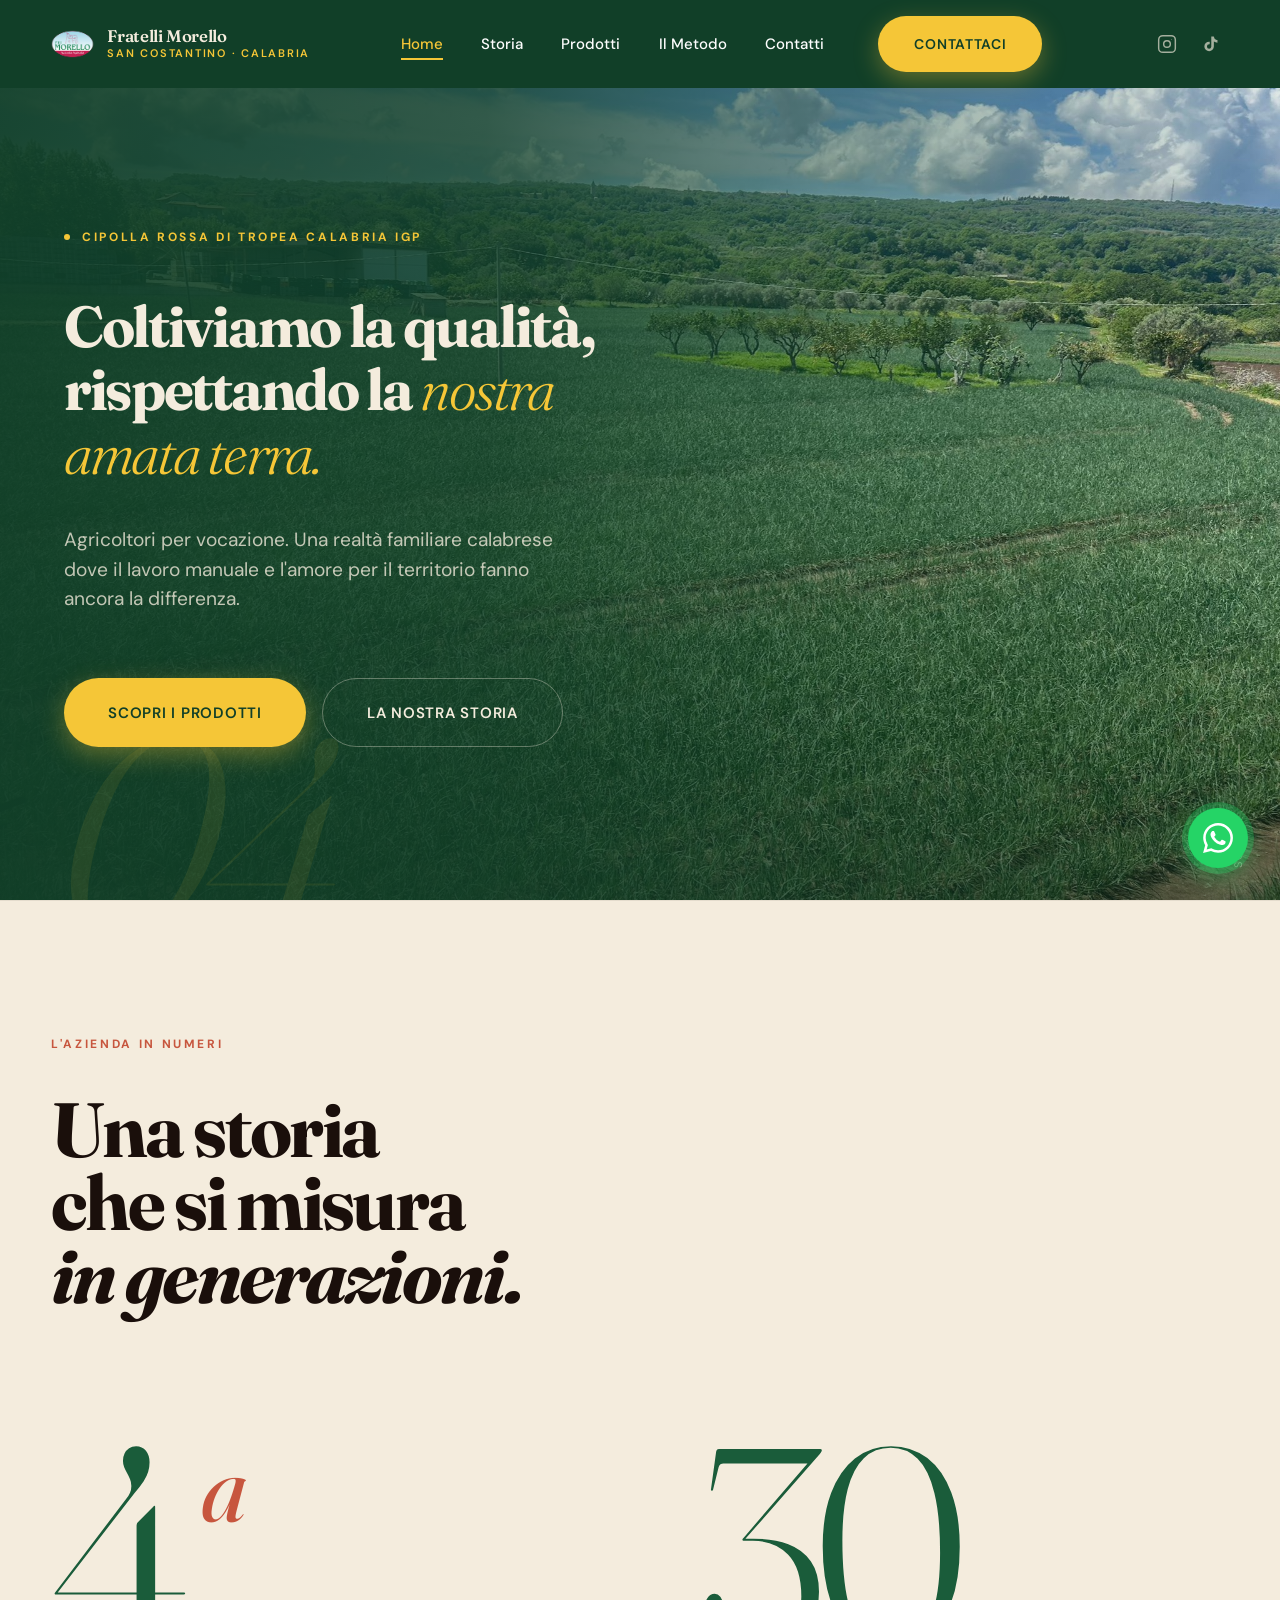
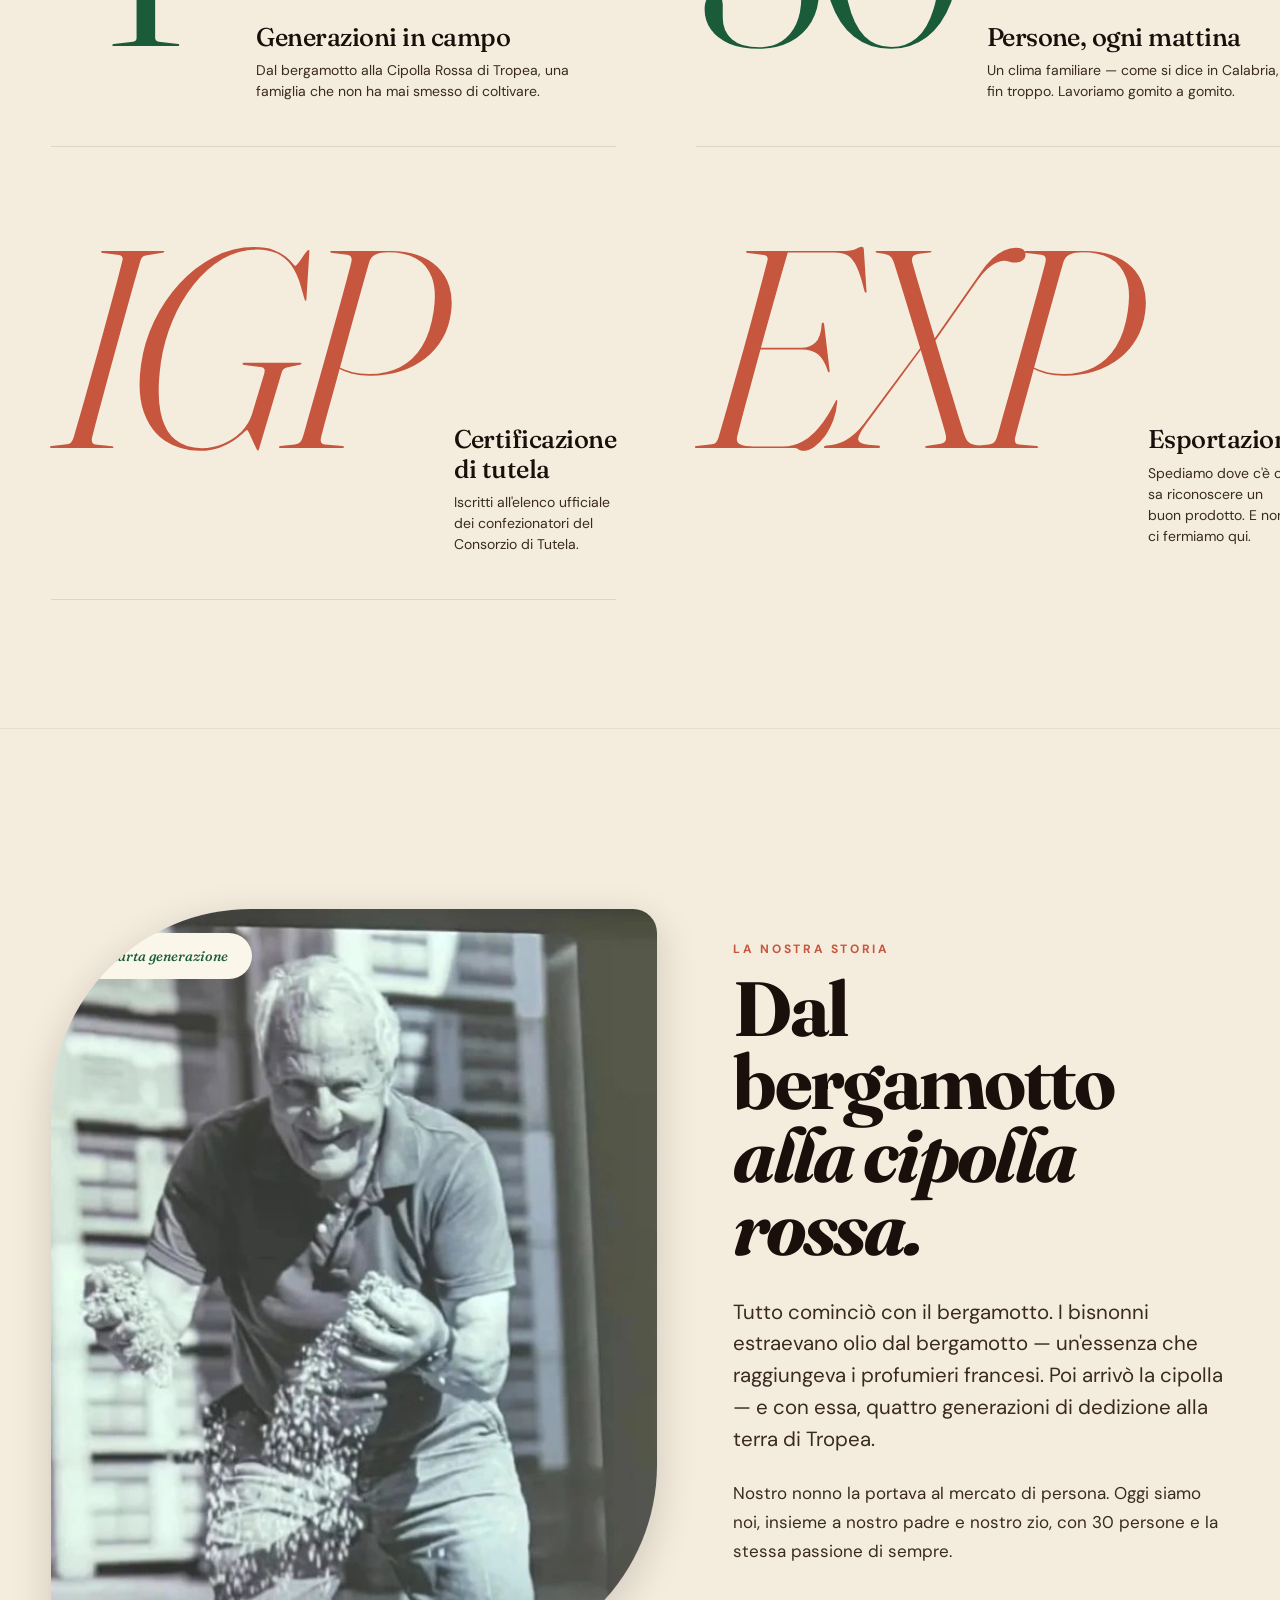
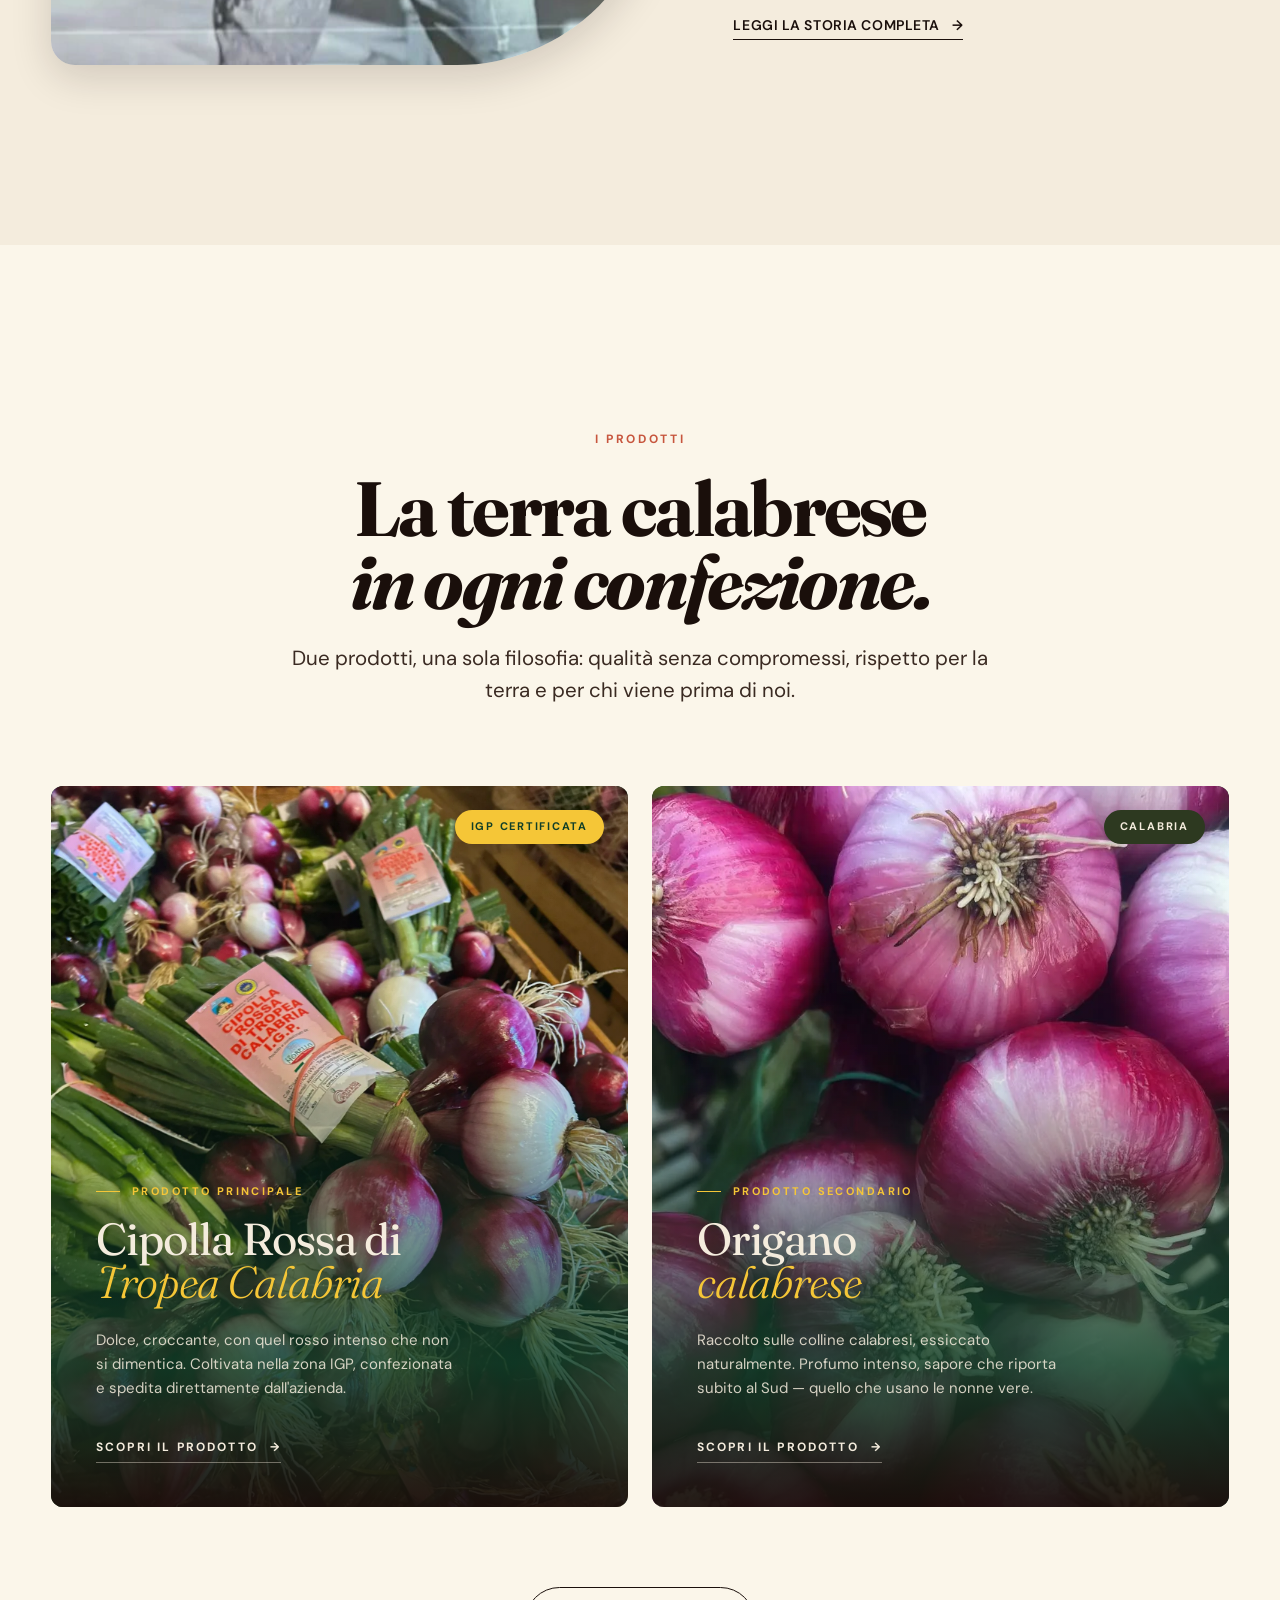
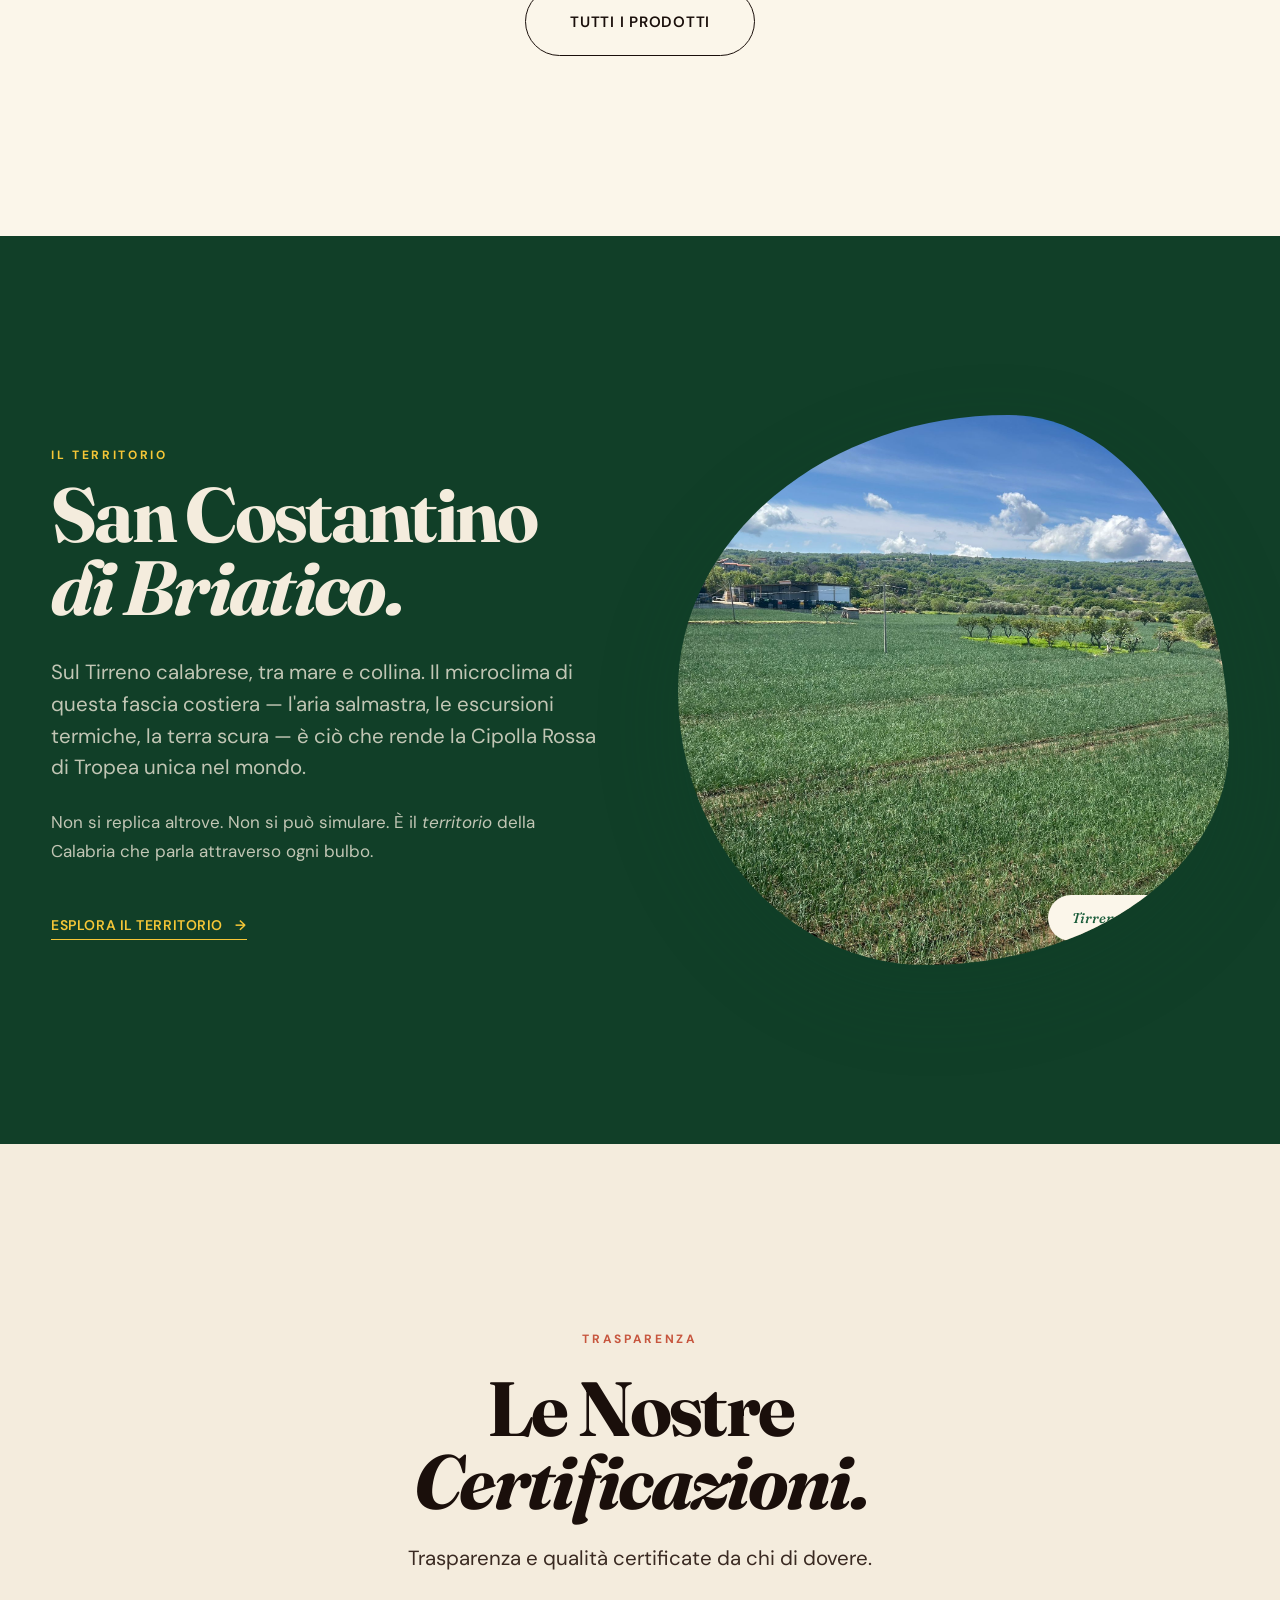
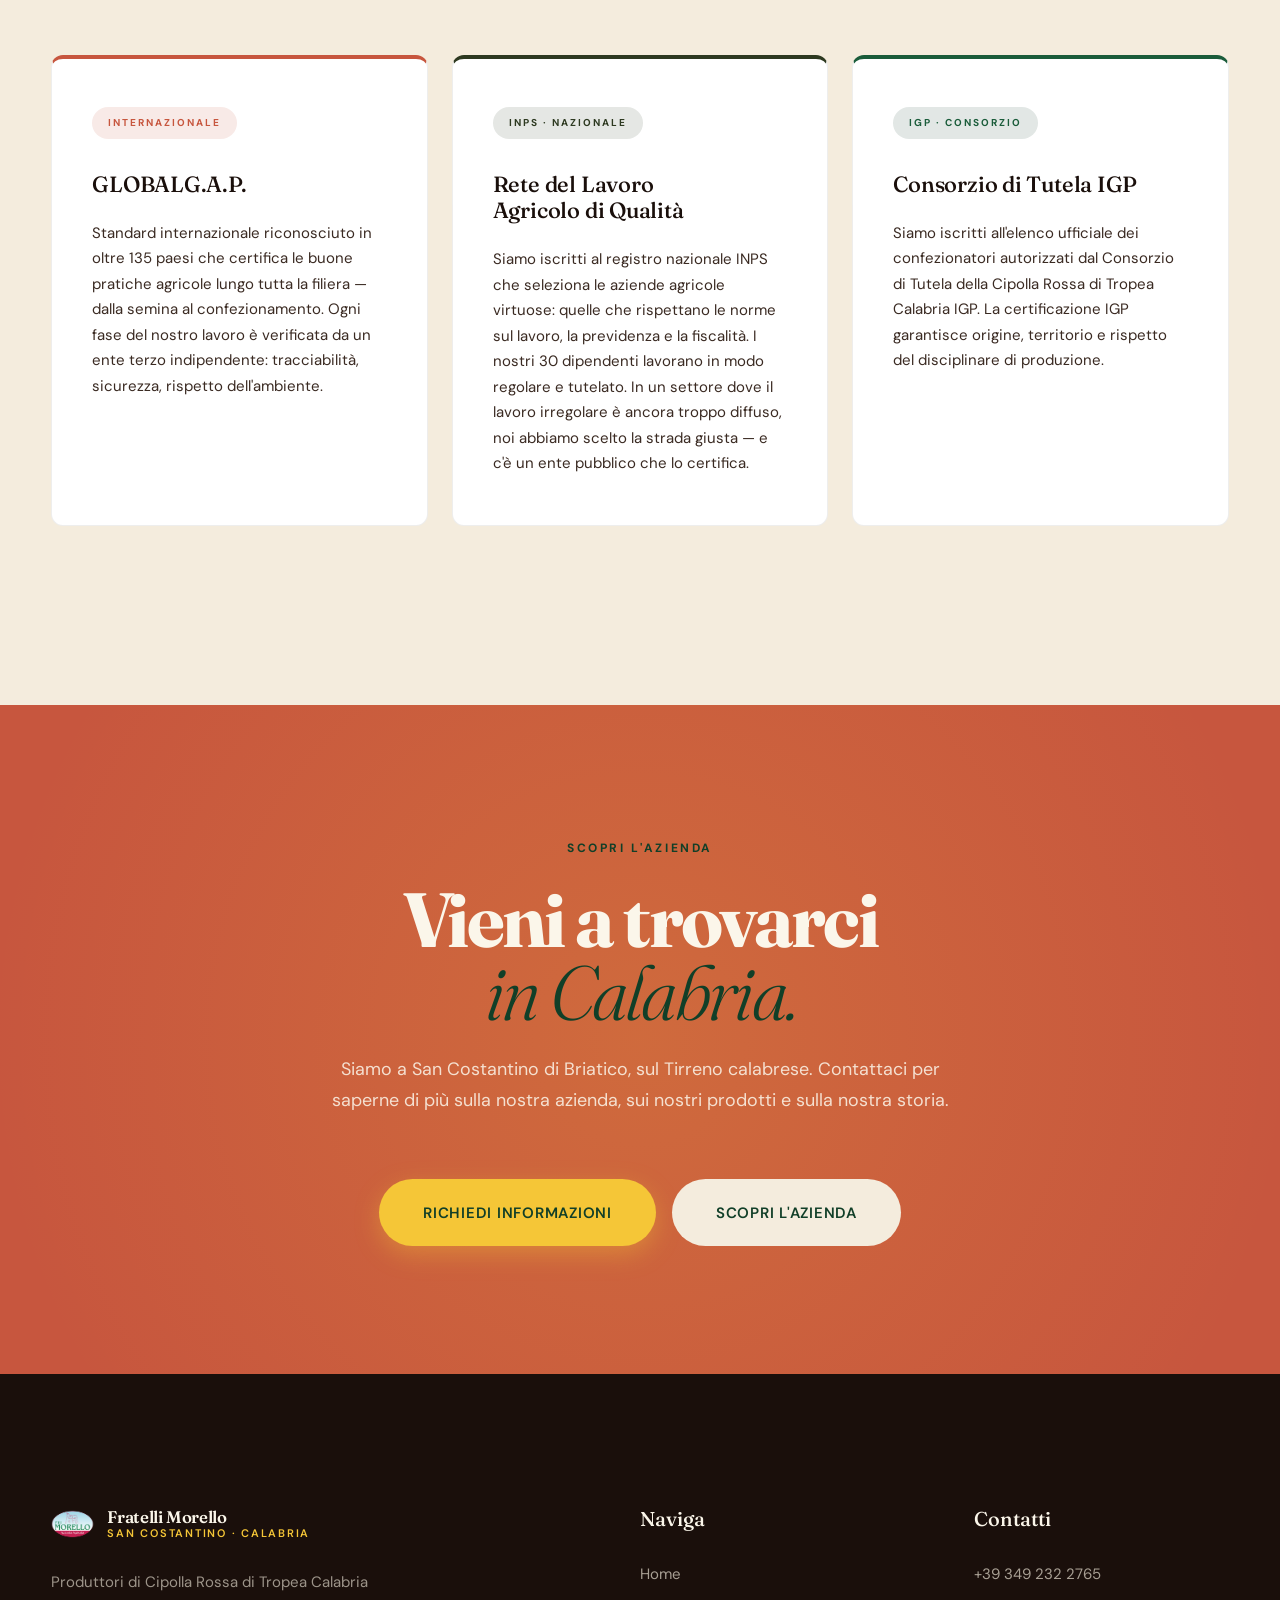
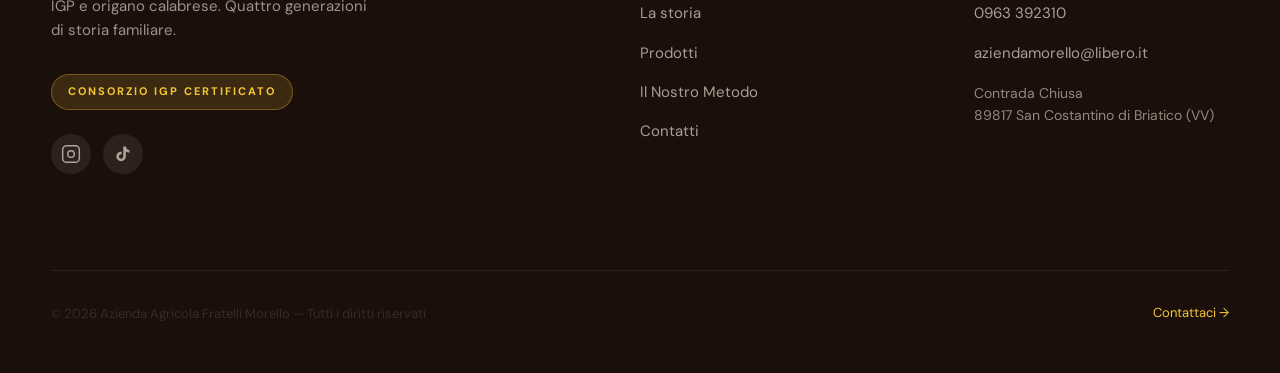
==== index.html @ 15db9905 "Deploy ufficiale sito Azienda Morello" ====
<!DOCTYPE html>
<html lang="it">
<head>
  <meta charset="UTF-8" />
  <meta name="viewport" content="width=device-width, initial-scale=1.0" />
  <title>Azienda Agricola Fratelli Morello — Cipolla Rossa di Tropea IGP</title>
  <meta name="description" content="Fratelli Morello, produttori di Cipolla Rossa di Tropea Calabria IGP a San Costantino di Briatico. Quattro generazioni di storia, 30 persone, spedizioni in tutta Italia e in Europa." />
  <meta name="keywords" content="Cipolla Rossa di Tropea IGP, Azienda Agricola Morello, San Costantino di Briatico, origano calabrese, prodotti calabresi" />
  <meta name="robots" content="index, follow" />
  <link rel="canonical" href="https://www.fratellimorello.it/" />

  <!-- Open Graph -->
  <meta property="og:type" content="website" />
  <meta property="og:title" content="Fratelli Morello — Cipolla Rossa di Tropea IGP" />
  <meta property="og:description" content="Quattro generazioni di storia calabrese. Produciamo e spediamo la Cipolla Rossa di Tropea IGP in tutta Italia e in Europa." />
  <meta property="og:url" content="https://www.fratellimorello.it/" />
  <meta property="og:image" content="https://www.fratellimorello.it/img/campo.webp" />
  <meta property="og:image:alt" content="Campi coltivati a San Costantino di Briatico — Azienda Agricola Fratelli Morello" />
  <meta property="og:locale" content="it_IT" />
  <meta property="og:site_name" content="Fratelli Morello" />

  <!-- Twitter / X card -->
  <meta name="twitter:card" content="summary_large_image" />
  <meta name="twitter:title" content="Fratelli Morello — Cipolla Rossa di Tropea IGP" />
  <meta name="twitter:description" content="Quattro generazioni di storia calabrese. Produciamo e spediamo la Cipolla Rossa di Tropea IGP in tutta Italia e in Europa." />
  <meta name="twitter:image" content="https://www.fratellimorello.it/img/campo.webp" />

  <meta name="theme-color" content="#113F28" />
  <link rel="icon" href="img/favicon.ico" sizes="any" />
  <link rel="apple-touch-icon" href="img/apple-touch-icon.png" />

  <script type="application/ld+json">
  {
    "@context": "https://schema.org",
    "@type": "Organization",
    "name": "Azienda Agricola Fratelli Morello",
    "description": "Produttori di Cipolla Rossa di Tropea Calabria IGP e origano calabrese. Quattro generazioni di storia familiare a San Costantino di Briatico (VV).",
    "url": "https://www.fratellimorello.it",
    "address": {
      "@type": "PostalAddress",
      "streetAddress": "Contrada Chiusa",
      "addressLocality": "San Costantino di Briatico",
      "postalCode": "89817",
      "addressRegion": "VV",
      "addressCountry": "IT"
    },
    "telephone": "+393492322765",
    "email": "aziendamorello@libero.it",
    "areaServed": ["IT", "EU"],
    "numberOfEmployees": 30,
    "memberOf": {
      "@type": "Organization",
      "name": "Consorzio di Tutela Cipolla Rossa di Tropea Calabria IGP"
    }
  }
  </script>

  <link rel="preconnect" href="https://fonts.googleapis.com" />
  <link rel="preconnect" href="https://fonts.gstatic.com" crossorigin />
  <link href="https://fonts.googleapis.com/css2?family=Fraunces:ital,opsz,wght@0,9..144,300..700;1,9..144,300..700&family=DM+Sans:opsz,wght@9..40,300;9..40,400;9..40,500;9..40,700&display=swap" rel="stylesheet" />
  <link rel="stylesheet" href="css/style.css" />
</head>
<body>

<a href="#main-content" class="skip-to-content">Vai al contenuto principale</a>

<!-- ===================== HEADER ===================== -->
<header class="header header--dark" role="banner">
  <div class="wrap header__inner">
    <a href="index.html" class="brand" aria-label="Fratelli Morello — Home">
      <img src="img/logo.webp" alt="Logo Azienda Agricola Morello" class="brand__logo" />
      <span class="brand__text">
        <span class="brand__name">Fratelli Morello</span>
        <span class="brand__sub">San Costantino · Calabria</span>
      </span>
    </a>

    <nav class="nav" aria-label="Principale">
      <a href="index.html" class="nav__link">Home</a>
      <a href="chi-siamo.html" class="nav__link">Storia</a>
      <a href="prodotti.html" class="nav__link">Prodotti</a>
      <a href="metodo.html" class="nav__link">Il Metodo</a>
      <a href="contatti.html" class="nav__link">Contatti</a>
      <a href="contatti.html" class="btn btn--primary nav__cta">Contattaci</a>
    </nav>

    <div class="nav__social" aria-label="Social media">
      <a href="https://www.instagram.com/az.agricola_morello?igsh=MWdjd2syYjlyMm1hYg==" class="social-link" target="_blank" rel="noopener" aria-label="Instagram di Fratelli Morello">
        <svg width="20" height="20" viewBox="0 0 24 24" fill="none" stroke="currentColor" stroke-width="1.75" stroke-linecap="round" stroke-linejoin="round" aria-hidden="true"><rect x="2" y="2" width="20" height="20" rx="5" ry="5"/><circle cx="12" cy="12" r="4"/><circle cx="17.5" cy="6.5" r="0.5" fill="currentColor" stroke="none"/></svg>
      </a>
      <a href="https://www.tiktok.com/@az.agricola.morello?_r=1&_t=ZN-96GsOIpsRQA" class="social-link" target="_blank" rel="noopener" aria-label="TikTok di Fratelli Morello">
        <svg width="18" height="18" viewBox="0 0 24 24" fill="currentColor" aria-hidden="true"><path d="M19.59 6.69a4.83 4.83 0 01-3.77-4.25V2h-3.45v13.67a2.89 2.89 0 01-2.88 2.5 2.89 2.89 0 01-2.89-2.89 2.89 2.89 0 012.89-2.89c.28 0 .54.04.79.1V9.01a6.3 6.3 0 00-.79-.05 6.34 6.34 0 00-6.34 6.34 6.34 6.34 0 006.34 6.34 6.34 6.34 0 006.33-6.34V8.69a8.18 8.18 0 004.79 1.52V6.77a4.85 4.85 0 01-1.02-.08z"/></svg>
      </a>
    </div>

    <button class="burger" aria-label="Apri menu" aria-expanded="false" aria-controls="drawer">
      <span></span><span></span>
    </button>
  </div>
</header>

<!-- Mobile drawer -->
<aside class="drawer" id="drawer" aria-label="Menu mobile">
  <a href="index.html" class="drawer__link">Home</a>
  <a href="chi-siamo.html" class="drawer__link">La Storia</a>
  <a href="prodotti.html" class="drawer__link">Prodotti</a>
  <a href="metodo.html" class="drawer__link">Il Nostro Metodo</a>
  <a href="contatti.html" class="drawer__link">Contatti</a>
  <a href="contatti.html" class="btn btn--primary btn--lg drawer__cta">
    Contattaci
  </a>
  <div class="drawer__contact">
    <p>+39 349 232 2765</p>
    <p>aziendamorello@libero.it</p>
    <p style="margin-top:0.5rem;">Contrada Chiusa, San Costantino di Briatico (VV)</p>
  </div>
</aside>

<main id="main-content">

<!-- ===================== HERO ===================== -->
<section class="hero hero--photo" aria-label="Presentazione">
  <div class="hero__inner">

    <img
      class="hero__photo"
      src="img/campo.webp"
      alt="Campi coltivati a San Costantino di Briatico — Azienda Agricola Fratelli Morello"
      loading="eager"
      fetchpriority="high"
    />
    <div class="hero__photo-grad" aria-hidden="true"></div>

    <div class="hero__content">
      <span class="hero__kicker reveal">
        <span class="dot"></span>
        <span class="kicker kicker--gold">Cipolla Rossa di Tropea Calabria IGP</span>
      </span>

      <h1 class="hero__title reveal">
        Coltiviamo la qualità,<br />
        rispettando la <em>nostra amata terra.</em>
      </h1>

      <p class="hero__lead reveal">
        Agricoltori per vocazione. Una realtà familiare calabrese dove il lavoro
        manuale e l'amore per il territorio fanno ancora la differenza.
      </p>

      <div class="hero__actions reveal">
        <a href="prodotti.html" class="btn btn--primary btn--lg">Scopri i prodotti</a>
        <a href="chi-siamo.html" class="btn btn--ghost-light btn--lg">La nostra storia</a>
      </div>
    </div>

    <div class="hero__visual" aria-hidden="true"></div>

    <span class="hero__deco" aria-hidden="true">04</span>

    <div class="hero__scroll" aria-hidden="true">
      <span>Scorri</span>
      <span class="line"></span>
    </div>
  </div>
</section>

<!-- ===================== STATS ===================== -->
<section class="stats" aria-label="L'azienda in numeri">
  <div class="wrap">
    <div class="section-head reveal" style="margin-bottom:var(--s-12);max-width:560px;">
      <span class="kicker">L'azienda in numeri</span>
      <h2 style="margin-top:var(--s-4);">Una storia che si misura<br /><em>in generazioni.</em></h2>
    </div>

    <div class="stats__grid stagger">

      <div class="stat">
        <span class="stat__num">
          <span data-count="4">0</span>
          <span class="stat__suffix">ª</span>
        </span>
        <div class="stat__body">
          <p class="stat__label">Generazioni in campo</p>
          <p class="stat__sub">Dal bergamotto alla Cipolla Rossa di Tropea, una famiglia che non ha mai smesso di coltivare.</p>
        </div>
      </div>

      <div class="stat">
        <span class="stat__num">
          <span data-count="30">0</span>
        </span>
        <div class="stat__body">
          <p class="stat__label">Persone, ogni mattina</p>
          <p class="stat__sub">Un clima familiare — come si dice in Calabria, fin troppo. Lavoriamo gomito a gomito.</p>
        </div>
      </div>

      <div class="stat">
        <span class="stat__num">
          <em>IGP</em>
        </span>
        <div class="stat__body">
          <p class="stat__label">Certificazione di tutela</p>
          <p class="stat__sub">Iscritti all'elenco ufficiale dei confezionatori del Consorzio di Tutela.</p>
        </div>
      </div>

      <div class="stat">
        <span class="stat__num">
          <em>EXP</em>
        </span>
        <div class="stat__body">
          <p class="stat__label">Esportazioni</p>
          <p class="stat__sub">Spediamo dove c'è chi sa riconoscere un buon prodotto. E non ci fermiamo qui.</p>
        </div>
      </div>

    </div>
  </div>
</section>

<!-- ===================== STORIA PREVIEW ===================== -->
<section class="section section--xl bg-cream" aria-label="La nostra storia">
  <div class="wrap">
    <div class="split split--feature">

      <div class="split__media split__media--leaf reveal">
        <span class="split__tag split__tag--tl">Quarta generazione</span>
        <img
          src="img/storianonno.webp"
          alt="La storia della famiglia Morello — Azienda Agricola Fratelli Morello"
          loading="lazy"
          style="width:100%;height:100%;object-fit:cover;object-position:center top;"
        />
      </div>

      <div class="split__content reveal">
        <span class="kicker">La nostra storia</span>
        <h2>Dal bergamotto<br /><em>alla cipolla rossa.</em></h2>
        <p class="lead">
          Tutto cominciò con il bergamotto. I bisnonni estraevano olio dal bergamotto —
          un'essenza che raggiungeva i profumieri francesi. Poi arrivò la cipolla — e con essa,
          quattro generazioni di dedizione alla terra di Tropea.
        </p>
        <p>
          Nostro nonno la portava al mercato di persona. Oggi siamo noi, insieme a nostro padre e nostro zio,
          con 30 persone e la stessa passione di sempre.
        </p>
        <a href="chi-siamo.html" class="btn-text">
          <span>Leggi la storia completa</span>
          <span class="arrow">→</span>
        </a>
      </div>

    </div>
  </div>
</section>

<!-- ===================== PRODOTTI ===================== -->
<section class="section section--xl bg-avorio" aria-label="I prodotti">
  <div class="wrap">

    <div class="section-head section-head--center reveal">
      <span class="kicker">I prodotti</span>
      <h2>La terra calabrese<br /><em>in ogni confezione.</em></h2>
      <p class="lead">
        Due prodotti, una sola filosofia: qualità senza compromessi,
        rispetto per la terra e per chi viene prima di noi.
      </p>
    </div>

    <div class="products stagger">

      <a href="prodotti.html#cipolla" class="product">
        <span class="product__badge">IGP Certificata</span>
        <img class="product__img"
          src="img/cipolle-casse.webp"
          alt="Cipolla Rossa di Tropea IGP confezionata — Azienda Morello"
          loading="lazy" />
        <div class="product__overlay" aria-hidden="true"></div>
        <div class="product__body">
          <span class="product__kicker">
            <span class="dash"></span>
            Prodotto principale
          </span>
          <h3 class="product__title">
            Cipolla Rossa di<br /><em>Tropea Calabria</em>
          </h3>
          <p class="product__desc">
            Dolce, croccante, con quel rosso intenso che non si dimentica. Coltivata
            nella zona IGP, confezionata e spedita direttamente dall'azienda.
          </p>
          <span class="product__cta">
            Scopri il prodotto
            <span aria-hidden="true">→</span>
          </span>
        </div>
      </a>

      <a href="prodotti.html#origano" class="product">
        <span class="product__badge product__badge--leaf">Calabria</span>
        <img class="product__img"
          src="img/cipolle-primo-piano.webp"
          alt="Origano calabrese — Azienda Agricola Morello"
          loading="lazy" />
        <div class="product__overlay" aria-hidden="true"></div>
        <div class="product__body">
          <span class="product__kicker">
            <span class="dash"></span>
            Prodotto secondario
          </span>
          <h3 class="product__title">
            Origano<br /><em>calabrese</em>
          </h3>
          <p class="product__desc">
            Raccolto sulle colline calabresi, essiccato naturalmente. Profumo
            intenso, sapore che riporta subito al Sud — quello che usano le nonne vere.
          </p>
          <span class="product__cta">
            Scopri il prodotto
            <span aria-hidden="true">→</span>
          </span>
        </div>
      </a>

    </div>

    <div class="text-center" style="margin-top:var(--s-12);">
      <a href="prodotti.html" class="btn btn--ghost btn--lg">Tutti i prodotti</a>
    </div>
  </div>
</section>

<!-- ===================== TERRITORIO ===================== -->
<section class="section section--xl bg-deep" aria-label="Il territorio">
  <div class="wrap">
    <div class="split split--right">

      <div class="split__media split__media--blob reveal">
        <span class="split__tag split__tag--br">Tirreno · 38°43'N</span>
        <img
          src="img/campo.webp"
          alt="Campi coltivati a San Costantino di Briatico, costa tirrenica calabrese"
          loading="lazy"
        />
      </div>

      <div class="split__content reveal">
        <span class="kicker kicker--gold">Il territorio</span>
        <h2>San Costantino<br /><em>di Briatico.</em></h2>
        <p class="lead" style="color:rgba(244,236,221,0.78);">
          Sul Tirreno calabrese, tra mare e collina. Il microclima di questa fascia
          costiera — l'aria salmastra, le escursioni termiche, la terra scura — è ciò
          che rende la Cipolla Rossa di Tropea unica nel mondo.
        </p>
        <p>
          Non si replica altrove. Non si può simulare. È il <em>territorio</em> della
          Calabria che parla attraverso ogni bulbo.
        </p>
        <a href="chi-siamo.html#territorio" class="btn-text" style="color:var(--oro);">
          <span>Esplora il territorio</span>
          <span class="arrow">→</span>
        </a>
      </div>

    </div>
  </div>
</section>

<!-- ===================== CERTIFICAZIONI ===================== -->
<section class="section section--xl bg-cream" aria-label="Le nostre certificazioni">
  <div class="wrap">

    <div class="section-head section-head--center reveal">
      <span class="kicker">Trasparenza</span>
      <h2>Le Nostre<br /><em>Certificazioni.</em></h2>
      <p class="lead">
        Trasparenza e qualità certificate da chi di dovere.
      </p>
    </div>

    <div class="certif-grid stagger">

      <div class="certif-card">
        <span class="certif-card__tag">Internazionale</span>
        <h3>GLOBALG.A.P.</h3>
        <p>
          Standard internazionale riconosciuto in oltre 135 paesi che certifica le
          buone pratiche agricole lungo tutta la filiera — dalla semina al
          confezionamento. Ogni fase del nostro lavoro è verificata da un ente terzo
          indipendente: tracciabilità, sicurezza, rispetto dell'ambiente.
        </p>
      </div>

      <div class="certif-card">
        <span class="certif-card__tag">INPS · Nazionale</span>
        <h3>Rete del Lavoro Agricolo di Qualità</h3>
        <p>
          Siamo iscritti al registro nazionale INPS che seleziona le aziende agricole
          virtuose: quelle che rispettano le norme sul lavoro, la previdenza e la
          fiscalità. I nostri 30 dipendenti lavorano in modo regolare e tutelato.
          In un settore dove il lavoro irregolare è ancora troppo diffuso, noi abbiamo
          scelto la strada giusta — e c'è un ente pubblico che lo certifica.
        </p>
      </div>

      <div class="certif-card">
        <span class="certif-card__tag">IGP · Consorzio</span>
        <h3>Consorzio di Tutela IGP</h3>
        <p>
          Siamo iscritti all'elenco ufficiale dei confezionatori autorizzati dal
          Consorzio di Tutela della Cipolla Rossa di Tropea Calabria IGP. La
          certificazione IGP garantisce origine, territorio e rispetto del
          disciplinare di produzione.
        </p>
      </div>

    </div>
  </div>
</section>

<!-- ===================== CTA ===================== -->
<section class="cta-band" aria-label="Contattaci">
  <div class="wrap wrap--narrow">
    <span class="kicker" style="color:var(--cipolla-deep);">Scopri l'azienda</span>
    <h2>Vieni a trovarci<br /><em>in Calabria.</em></h2>
    <p>
      Siamo a San Costantino di Briatico, sul Tirreno calabrese. Contattaci per
      saperne di più sulla nostra azienda, sui nostri prodotti e sulla nostra storia.
    </p>
    <div class="cta-band__actions">
      <a href="contatti.html" class="btn btn--primary btn--lg">Richiedi Informazioni</a>
      <a href="chi-siamo.html" class="btn btn--cream btn--lg">Scopri l'Azienda</a>
    </div>
  </div>
</section>

</main>

<!-- ===================== FOOTER ===================== -->
<footer class="footer" role="contentinfo">
  <div class="wrap">
    <div class="footer__top">

      <div class="footer__brand">
        <a href="index.html" class="brand">
          <img src="img/logo.webp" alt="Logo Azienda Agricola Morello" class="brand__logo" />
          <span class="brand__text">
            <span class="brand__name">Fratelli Morello</span>
            <span class="brand__sub">San Costantino · Calabria</span>
          </span>
        </a>
        <p>
          Produttori di Cipolla Rossa di Tropea Calabria IGP e origano calabrese.
          Quattro generazioni di storia familiare.
        </p>
        <span class="footer__certif">Consorzio IGP Certificato</span>
        <div class="footer__social" aria-label="Social media">
          <a href="https://www.instagram.com/az.agricola_morello?igsh=MWdjd2syYjlyMm1hYg==" class="social-link social-link--footer" target="_blank" rel="noopener" aria-label="Instagram">
            <svg width="20" height="20" viewBox="0 0 24 24" fill="none" stroke="currentColor" stroke-width="1.75" stroke-linecap="round" stroke-linejoin="round" aria-hidden="true"><rect x="2" y="2" width="20" height="20" rx="5" ry="5"/><circle cx="12" cy="12" r="4"/><circle cx="17.5" cy="6.5" r="0.5" fill="currentColor" stroke="none"/></svg>
          </a>
          <a href="https://www.tiktok.com/@az.agricola.morello?_r=1&_t=ZN-96GsOIpsRQA" class="social-link social-link--footer" target="_blank" rel="noopener" aria-label="TikTok">
            <svg width="18" height="18" viewBox="0 0 24 24" fill="currentColor" aria-hidden="true"><path d="M19.59 6.69a4.83 4.83 0 01-3.77-4.25V2h-3.45v13.67a2.89 2.89 0 01-2.88 2.5 2.89 2.89 0 01-2.89-2.89 2.89 2.89 0 012.89-2.89c.28 0 .54.04.79.1V9.01a6.3 6.3 0 00-.79-.05 6.34 6.34 0 00-6.34 6.34 6.34 6.34 0 006.34 6.34 6.34 6.34 0 006.33-6.34V8.69a8.18 8.18 0 004.79 1.52V6.77a4.85 4.85 0 01-1.02-.08z"/></svg>
          </a>
        </div>
      </div>

      <div>
        <p class="footer__heading">Naviga</p>
        <ul class="footer__list">
          <li><a href="index.html">Home</a></li>
          <li><a href="chi-siamo.html">La storia</a></li>
          <li><a href="prodotti.html">Prodotti</a></li>
          <li><a href="metodo.html">Il Nostro Metodo</a></li>
          <li><a href="contatti.html">Contatti</a></li>
        </ul>
      </div>

      <div>
        <p class="footer__heading">Contatti</p>
        <ul class="footer__list">
          <li><a href="tel:+393492322765">+39 349 232 2765</a></li>
          <li><a href="tel:+390963392310">0963 392310</a></li>
          <li><a href="mailto:aziendamorello@libero.it">aziendamorello@libero.it</a></li>
        </ul>
        <p class="footer__addr">
          Contrada Chiusa<br />
          89817 San Costantino di Briatico (VV)
        </p>
      </div>

    </div>

    <div class="footer__bottom">
      <p>&copy; 2026 Azienda Agricola Fratelli Morello — Tutti i diritti riservati</p>
      <a href="contatti.html" style="color:var(--oro);">
        Contattaci →
      </a>
    </div>
  </div>
</footer>

<!-- WhatsApp floating -->
<a href="https://wa.me/393492322765" class="wa-float" target="_blank" rel="noopener" aria-label="Contattaci su WhatsApp">
  <svg viewBox="0 0 24 24" aria-hidden="true"><path d="M17.472 14.382c-.297-.149-1.758-.867-2.03-.967-.273-.099-.471-.148-.67.15-.197.297-.767.966-.94 1.164-.173.199-.347.223-.644.075-.297-.15-1.255-.463-2.39-1.475-.883-.788-1.48-1.761-1.653-2.059-.173-.297-.018-.458.13-.606.134-.133.298-.347.446-.52.149-.174.198-.298.298-.497.099-.198.05-.371-.025-.52-.075-.149-.669-1.612-.916-2.207-.242-.579-.487-.5-.669-.51-.173-.008-.371-.01-.57-.01-.198 0-.52.074-.792.372-.272.297-1.04 1.016-1.04 2.479 0 1.462 1.065 2.875 1.213 3.074.149.198 2.096 3.2 5.077 4.487.709.306 1.262.489 1.694.625.712.227 1.36.195 1.871.118.571-.085 1.758-.719 2.006-1.413.248-.694.248-1.289.173-1.413-.074-.124-.272-.198-.57-.347m-5.421 7.403h-.004a9.87 9.87 0 01-5.031-1.378l-.361-.214-3.741.982.998-3.648-.235-.374a9.86 9.86 0 01-1.51-5.26c.001-5.45 4.436-9.884 9.888-9.884 2.64 0 5.122 1.03 6.988 2.898a9.825 9.825 0 012.893 6.994c-.003 5.45-4.437 9.884-9.885 9.884m8.413-18.297A11.815 11.815 0 0012.05 0C5.495 0 .16 5.335.157 11.892c0 2.096.547 4.142 1.588 5.945L.057 24l6.305-1.654a11.882 11.882 0 005.683 1.448h.005c6.554 0 11.89-5.335 11.893-11.893a11.821 11.821 0 00-3.48-8.413z"/></svg>
</a>

<script src="js/main.js" defer></script>
</body>
</html>
---- css/style.css ----
/* ============================================================
   FRATELLI MORELLO — Editorial Design System v2
   NOTE: Fonts loaded via <link> in HTML for better performance.
   CSS @import removed (render-blocking chained request).
   Cipolla Rossa di Tropea IGP | San Costantino di Briatico
   ============================================================ */

/* -----------------------------------------------------------
   1. DESIGN TOKENS
   ----------------------------------------------------------- */
:root {
  /* Brand colors — green / earth / terracotta */
  --cipolla:        #1A5C3A;   /* medium forest green */
  --cipolla-deep:   #113F28;   /* deep dark green — main bg */
  --cipolla-light:  #2A7A4E;   /* lighter green */
  --vinaccia:       #0E3521;   /* deepest green variant */
  --terracotta:     #C7563E;   /* Calabrian terracotta */
  --terracotta-deep:#8E3923;
  --oliva:          #2D3920;   /* dark olive earth */
  --oliva-light:    #4A5D38;
  --oro:            #F5C637;   /* brand yellow accent */
  --oro-light:      #F9DC6A;

  /* Neutrals — warm */
  --crema:          #F4ECDD;   /* warm cream */
  --crema-deep:     #ECDFC8;
  --sabbia:         #E0D2B8;
  --avorio:         #FBF6EA;   /* lightest */
  --nero:           #1A0F0B;   /* warm black */
  --grafite:        #3A2A22;

  /* Typography */
  --font-display:   'Fraunces', Georgia, serif;
  --font-body:      'DM Sans', -apple-system, sans-serif;

  /* Type scale — bold and editorial */
  --t-xs:   0.75rem;
  --t-sm:   0.875rem;
  --t-base: 1.0625rem;
  --t-md:   1.25rem;
  --t-lg:   1.5rem;
  --t-xl:   2rem;
  --t-2xl:  3rem;
  --t-3xl:  4.5rem;
  --t-4xl:  6.5rem;
  --t-display: clamp(4rem, 11vw, 11.5rem);
  --t-mega:    clamp(7rem, 22vw, 18rem);

  /* Spacing — generous */
  --s-1:   0.25rem;
  --s-2:   0.5rem;
  --s-3:   0.75rem;
  --s-4:   1rem;
  --s-5:   1.5rem;
  --s-6:   2rem;
  --s-7:   2.5rem;
  --s-8:   3rem;
  --s-10:  4rem;
  --s-12:  5rem;
  --s-16:  6rem;
  --s-20:  8rem;
  --s-24:  10rem;
  --s-32:  14rem;

  /* Curves — asymmetric */
  --r-sm:  4px;
  --r-md:  12px;
  --r-lg:  32px;
  --r-blob: 60% 40% 55% 45% / 50% 60% 40% 50%;
  --r-leaf: 200px 24px 200px 24px;

  /* Shadows */
  --shadow-sm:  0 2px 12px rgba(26, 15, 11, 0.08);
  --shadow-md:  0 12px 40px rgba(26, 15, 11, 0.16);
  --shadow-lg:  0 30px 80px rgba(26, 15, 11, 0.24);
  --shadow-glow: 0 0 60px rgba(245, 198, 55, 0.25);

  /* Motion */
  --ease:      cubic-bezier(0.16, 1, 0.3, 1);
  --ease-in:   cubic-bezier(0.5, 0, 0.75, 0);
  --ease-bounce: cubic-bezier(0.34, 1.56, 0.64, 1);
  --t-fast: 0.25s;
  --t-med:  0.5s;
  --t-slow: 0.9s;

  /* Layout */
  --max-w:  1440px;
  --max-w-text: 720px;
  --header-h: 88px;
}

/* -----------------------------------------------------------
   2. RESET & BASE
   ----------------------------------------------------------- */
*, *::before, *::after {
  box-sizing: border-box;
  margin: 0;
  padding: 0;
}

html {
  scroll-behavior: smooth;
  font-size: 16px;
  -webkit-font-smoothing: antialiased;
  -moz-osx-font-smoothing: grayscale;
  text-rendering: optimizeLegibility;
  scroll-padding-top: var(--header-h);
}

body {
  font-family: var(--font-body);
  font-size: var(--t-base);
  line-height: 1.6;
  font-weight: 400;
  color: var(--nero);
  background-color: var(--avorio);
  overflow-x: clip;
}

::selection {
  background: var(--terracotta);
  color: var(--avorio);
}

img, svg {
  display: block;
  max-width: 100%;
  height: auto;
}

a { color: inherit; text-decoration: none; }
ul, ol { list-style: none; }

button {
  cursor: pointer;
  border: none;
  background: none;
  font: inherit;
  color: inherit;
}

/* -----------------------------------------------------------
   3. TYPOGRAPHY
   ----------------------------------------------------------- */
h1, h2, h3, h4, h5 {
  font-family: var(--font-display);
  font-weight: 700;
  line-height: 0.95;
  letter-spacing: -0.025em;
  color: var(--nero);
  text-wrap: balance;
}

h1 {
  font-size: var(--t-display);
  font-weight: 700;
  letter-spacing: -0.04em;
  line-height: 0.92;
}

h2 {
  font-size: clamp(2.5rem, 6vw, 5.5rem);
  font-weight: 700;
  letter-spacing: -0.035em;
  line-height: 0.95;
}

h3 {
  font-size: clamp(1.75rem, 3vw, 2.75rem);
  font-weight: 700;
  letter-spacing: -0.025em;
  line-height: 1.05;
}

h4 {
  font-size: var(--t-lg);
  font-weight: 600;
  letter-spacing: -0.02em;
  line-height: 1.2;
}

p {
  line-height: 1.7;
  color: var(--grafite);
  text-wrap: pretty;
}

em, .italic {
  font-style: italic;
}

/* Display utilities */
.display {
  font-family: var(--font-display);
  font-weight: 400;
  line-height: 0.92;
  letter-spacing: -0.04em;
}

.kicker {
  display: inline-block;
  font-family: var(--font-body);
  font-size: var(--t-xs);
  font-weight: 700;
  letter-spacing: 0.22em;
  text-transform: uppercase;
  color: var(--terracotta);
}

.kicker--gold { color: var(--oro); }
.kicker--cream { color: var(--crema); }

.lead {
  font-size: clamp(1.125rem, 1.6vw, 1.4rem);
  line-height: 1.55;
  font-weight: 400;
  color: var(--grafite);
  max-width: 56ch;
}

/* -----------------------------------------------------------
   4. LAYOUT
   ----------------------------------------------------------- */
.wrap {
  width: 100%;
  max-width: var(--max-w);
  margin-inline: auto;
  padding-inline: clamp(1.25rem, 4vw, 3.5rem);
}

.wrap--narrow {
  max-width: 980px;
}

.wrap--wide {
  max-width: 1640px;
}

.section {
  padding-block: clamp(5rem, 12vw, var(--s-24));
  position: relative;
}

.section--xl {
  padding-block: clamp(6rem, 14vw, var(--s-32));
}

/* Background variants */
.bg-cream    { background: var(--crema); }
.bg-avorio   { background: var(--avorio); }
.bg-cipolla  { background: var(--cipolla); color: var(--crema); }
.bg-deep     { background: var(--cipolla-deep); color: var(--crema); }
.bg-vinaccia { background: var(--vinaccia); color: var(--crema); }
.bg-oliva    { background: var(--oliva); color: var(--crema); }
.bg-terracotta { background: var(--terracotta); color: var(--avorio); }
.bg-nero     { background: var(--nero); color: var(--crema); }

.bg-cipolla h1, .bg-cipolla h2, .bg-cipolla h3, .bg-cipolla h4,
.bg-deep h1, .bg-deep h2, .bg-deep h3, .bg-deep h4,
.bg-vinaccia h1, .bg-vinaccia h2, .bg-vinaccia h3, .bg-vinaccia h4,
.bg-oliva h1, .bg-oliva h2, .bg-oliva h3, .bg-oliva h4,
.bg-terracotta h1, .bg-terracotta h2, .bg-terracotta h3, .bg-terracotta h4,
.bg-nero h1, .bg-nero h2, .bg-nero h3, .bg-nero h4 {
  color: var(--crema);
}

.bg-cipolla p, .bg-deep p, .bg-vinaccia p, .bg-oliva p,
.bg-terracotta p, .bg-nero p {
  color: rgba(244, 236, 221, 0.78);
}

/* -----------------------------------------------------------
   5. BUTTONS
   ----------------------------------------------------------- */
.btn {
  display: inline-flex;
  align-items: center;
  gap: var(--s-3);
  padding: 1.05rem 2.25rem;
  font-family: var(--font-body);
  font-size: 0.875rem;
  font-weight: 600;
  letter-spacing: 0.05em;
  text-transform: uppercase;
  border-radius: 999px;
  transition:
    transform var(--t-fast) var(--ease),
    background var(--t-fast) var(--ease),
    box-shadow var(--t-fast) var(--ease),
    color var(--t-fast) var(--ease);
  position: relative;
  overflow: hidden;
  white-space: nowrap;
  isolation: isolate;
}

.btn::before {
  content: '';
  position: absolute;
  inset: 0;
  background: currentColor;
  transform: translateY(101%);
  transition: transform var(--t-med) var(--ease);
  z-index: -1;
  border-radius: inherit;
}

.btn:hover { transform: translateY(-2px); }
.btn:active { transform: translateY(0); }

.btn--primary {
  background: var(--oro);
  color: var(--cipolla-deep);
  box-shadow: 0 8px 24px rgba(245, 198, 55, 0.35);
}

.btn--primary:hover {
  background: var(--oro-light);
  box-shadow: 0 14px 38px rgba(245, 198, 55, 0.5);
}

.btn--ghost {
  background: transparent;
  color: var(--nero);
  border: 1.5px solid var(--nero);
}

.btn--ghost:hover {
  background: var(--nero);
  color: var(--avorio);
}

.btn--ghost-light {
  background: transparent;
  color: var(--crema);
  border: 1.5px solid rgba(244, 236, 221, 0.35);
}

.btn--ghost-light:hover {
  background: var(--crema);
  color: var(--cipolla-deep);
  border-color: var(--crema);
}

.btn--cream {
  background: var(--crema);
  color: var(--cipolla-deep);
}

.btn--cream:hover {
  background: var(--avorio);
  box-shadow: 0 14px 38px rgba(0, 0, 0, 0.2);
}

.btn--whatsapp {
  background: #25D366;
  color: #fff;
  box-shadow: 0 8px 24px rgba(37, 211, 102, 0.35);
}

.btn--whatsapp:hover {
  background: #1da851;
  box-shadow: 0 16px 40px rgba(37, 211, 102, 0.5);
}

.btn--lg {
  padding: 1.35rem 2.75rem;
  font-size: 0.9375rem;
}

.btn-text {
  display: inline-flex;
  align-items: center;
  gap: var(--s-3);
  font-family: var(--font-body);
  font-weight: 600;
  font-size: 0.875rem;
  letter-spacing: 0.04em;
  text-transform: uppercase;
  position: relative;
  padding-bottom: 4px;
}

.btn-text::after {
  content: '';
  position: absolute;
  left: 0;
  bottom: 0;
  width: 100%;
  height: 1.5px;
  background: currentColor;
  transform-origin: right;
  transform: scaleX(1);
  transition: transform var(--t-med) var(--ease);
}

.btn-text:hover::after {
  transform-origin: left;
  transform: scaleX(0);
  animation: lineRedraw 0.7s var(--ease) 0.25s forwards;
}

@keyframes lineRedraw {
  to { transform: scaleX(1); }
}

.btn-text .arrow {
  transition: transform var(--t-fast) var(--ease);
}

.btn-text:hover .arrow {
  transform: translateX(6px);
}

/* -----------------------------------------------------------
   6. HEADER
   ----------------------------------------------------------- */
.header {
  position: fixed;
  top: 0;
  inset-inline: 0;
  z-index: 100;
  height: var(--header-h);
  transition: background var(--t-med) var(--ease),
              backdrop-filter var(--t-med) var(--ease),
              height var(--t-med) var(--ease),
              box-shadow var(--t-med) var(--ease);
}

.header.shrunk {
  height: 62px;
  box-shadow: 0 2px 20px rgba(17, 63, 40, 0.18);
}

.header.shrunk .brand__mark {
  width: 32px;
  height: 32px;
  font-size: 0.95rem;
}

.header.shrunk .brand__name {
  font-size: 0.95rem;
}

.header.shrunk .brand__sub {
  display: none;
}

.header__inner {
  height: 100%;
  display: flex;
  align-items: center;
  justify-content: space-between;
}

.header.scrolled {
  background: rgba(251, 246, 234, 0.92);
  backdrop-filter: blur(20px);
  -webkit-backdrop-filter: blur(20px);
  border-bottom: 1px solid rgba(26, 15, 11, 0.06);
}

.header--dark.scrolled {
  background: rgba(17, 63, 40, 0.92);
  border-bottom-color: rgba(244, 236, 221, 0.08);
}

.brand {
  display: flex;
  align-items: center;
  gap: var(--s-3);
  transition: opacity var(--t-fast) var(--ease);
}

.brand:hover { opacity: 0.75; }

.brand__mark {
  width: 38px;
  height: 38px;
  border-radius: 50%;
  background: var(--terracotta);
  display: grid;
  place-items: center;
  color: var(--oro);
  font-family: var(--font-display);
  font-weight: 700;
  font-size: 1.1rem;
  font-style: italic;
  flex-shrink: 0;
}

.brand__logo {
  height: 44px;
  width: auto;
  object-fit: contain;
  flex-shrink: 0;
  display: block;
}

.brand__text {
  display: flex;
  flex-direction: column;
  line-height: 1.05;
}

.brand__name {
  font-family: var(--font-display);
  font-size: 1.05rem;
  font-weight: 600;
  letter-spacing: -0.02em;
  color: var(--nero);
}

.brand__sub {
  font-size: 0.6875rem;
  font-weight: 600;
  letter-spacing: 0.16em;
  text-transform: uppercase;
  color: var(--terracotta);
  margin-top: 2px;
}

.header--dark .brand__name { color: var(--crema); }
.header--dark .brand__sub { color: var(--oro); }

.nav {
  display: flex;
  align-items: center;
  gap: clamp(1.5rem, 3vw, 2.5rem);
}

.nav__link {
  font-size: 0.9375rem;
  font-weight: 500;
  color: var(--nero);
  position: relative;
  padding: 0.5rem 0;
  transition: color 0.3s ease, transform 0.3s ease;
}

.nav__link:hover {
  transform: translateY(-1px);
}

.nav__link::after {
  content: '';
  position: absolute;
  inset-inline: 0;
  bottom: 4px;
  height: 1.5px;
  background: var(--terracotta);
  transform: scaleX(0);
  transform-origin: right;
  transition: transform var(--t-med) var(--ease);
}

.nav__link:hover::after,
.nav__link.is-active::after {
  transform: scaleX(1);
  transform-origin: left;
}

.header--dark .nav__link {
  color: #FDFDFD;
}

.header--dark .nav__link:hover,
.header--dark .nav__link:focus,
.header--dark .nav__link.is-active {
  color: var(--oro);
}

.header--dark .nav__link::after {
  background: var(--oro);
}

.nav__cta {
  margin-left: var(--s-4);
}

/* Social icons — header + footer */
.nav__social {
  display: flex;
  align-items: center;
  gap: var(--s-2);
  margin-left: var(--s-4);
}

.social-link {
  display: grid;
  place-items: center;
  width: 36px;
  height: 36px;
  border-radius: 50%;
  color: var(--nero);
  opacity: 0.65;
  transition: opacity 0.3s ease, transform 0.3s ease, background 0.3s ease;
}

.social-link:hover {
  opacity: 1;
  transform: translateY(-2px) scale(1.12);
}

.header--dark .social-link {
  color: var(--crema);
}

.footer__social {
  display: flex;
  gap: var(--s-3);
  margin-top: var(--s-5);
}

.social-link--footer {
  width: 40px;
  height: 40px;
  background: rgba(244, 236, 221, 0.08);
  color: rgba(244, 236, 221, 0.65);
  border-radius: 50%;
  opacity: 1;
}

.social-link--footer:hover {
  background: var(--oro);
  color: var(--cipolla-deep);
  transform: translateY(-2px) scale(1.1);
}

/* Hamburger */
.burger {
  display: none;
  width: 44px;
  height: 44px;
  align-items: center;
  justify-content: center;
  position: relative;
  z-index: 110;
}

.burger span {
  position: absolute;
  width: 24px;
  height: 1.5px;
  background: var(--nero);
  border-radius: 2px;
  transition: all var(--t-fast) var(--ease);
}

.burger span:nth-child(1) { transform: translateY(-5px); }
.burger span:nth-child(2) { transform: translateY(5px); }

.header--dark .burger span { background: var(--crema); }

.burger.is-open span:nth-child(1) { transform: rotate(45deg); }
.burger.is-open span:nth-child(2) { transform: rotate(-45deg); }

/* Mobile drawer */
.drawer {
  position: fixed;
  inset: 0;
  background: var(--cipolla-deep);
  color: var(--crema);
  padding: calc(var(--header-h) + var(--s-10)) var(--s-6) var(--s-10);
  display: flex;
  flex-direction: column;
  gap: var(--s-2);
  transform: translateY(-100%);
  transition: transform var(--t-med) var(--ease);
  z-index: 95;
  overflow-y: auto;
}

.drawer.is-open {
  transform: translateY(0);
}

.drawer__link {
  font-family: var(--font-display);
  font-size: clamp(2rem, 8vw, 3.5rem);
  font-weight: 400;
  letter-spacing: -0.025em;
  padding: var(--s-4) 0;
  border-bottom: 1px solid rgba(244, 236, 221, 0.12);
  transition: color var(--t-fast) var(--ease), padding var(--t-fast) var(--ease);
}

.drawer__link:hover {
  color: var(--oro);
  padding-left: var(--s-3);
}

.drawer__cta { margin-top: var(--s-8); }

.drawer__contact {
  margin-top: auto;
  padding-top: var(--s-8);
  border-top: 1px solid rgba(244, 236, 221, 0.12);
  font-size: 0.9rem;
  color: rgba(244, 236, 221, 0.7);
}

/* -----------------------------------------------------------
   7. HERO — Asymmetric two-column
   ----------------------------------------------------------- */
.hero {
  position: relative;
  padding-top: var(--header-h);
  background: var(--cipolla-deep);
  color: var(--crema);
  overflow: hidden;
  isolation: isolate;
}

.hero__inner {
  display: grid;
  grid-template-columns: 1fr;
  min-height: calc(100vh - var(--header-h));
  position: relative;
}

.hero__content {
  padding: clamp(3rem, 7vw, 6rem) clamp(1.5rem, 5vw, 5rem) clamp(4rem, 8vw, 8rem);
  display: flex;
  flex-direction: column;
  justify-content: center;
  position: relative;
  z-index: 2;
}

.hero__kicker {
  margin-bottom: var(--s-8);
  display: inline-flex;
  align-items: center;
  gap: var(--s-3);
  width: fit-content;
}

.hero__kicker .dot {
  width: 6px;
  height: 6px;
  background: var(--oro);
  border-radius: 50%;
  animation: pulse 2.5s var(--ease) infinite;
}

@keyframes pulse {
  0%, 100% { opacity: 1; transform: scale(1); }
  50% { opacity: 0.4; transform: scale(0.7); }
}

.hero__title {
  font-size: clamp(2.25rem, 4.5vw, 3.75rem);
  line-height: 1.1;
  text-wrap: balance;
  max-width: 700px;
  color: var(--crema);
  margin-bottom: var(--s-7);
}

.hero__title em {
  color: var(--oro);
  font-style: italic;
  font-weight: 300;
}

.hero__lead {
  color: rgba(244, 236, 221, 0.78);
  font-size: clamp(1.0625rem, 1.5vw, 1.3rem);
  max-width: 32rem;
  margin-bottom: var(--s-10);
  line-height: 1.55;
}

.hero__actions {
  display: flex;
  gap: var(--s-4);
  flex-wrap: wrap;
}

/* Hero — photo full-bleed */
.hero__photo {
  position: absolute;
  inset: 0;
  width: 100%;
  height: 100%;
  object-fit: cover;
  object-position: center 60%;
  z-index: 0;
  border-radius: 0;
}

.hero__photo-grad {
  position: absolute;
  inset: 0;
  z-index: 1;
  pointer-events: none;
  background:
    linear-gradient(to right,
      rgba(17, 63, 40, 0.95) 0%,
      rgba(17, 63, 40, 0.82) 38%,
      rgba(17, 63, 40, 0.45) 65%,
      rgba(17, 63, 40, 0.12) 100%),
    linear-gradient(to top,
      rgba(11, 33, 22, 0.55) 0%,
      transparent 45%);
}

/* Hide decorative visual — real photo replaces it */
.hero--photo .hero__visual {
  display: none;
}

/* Image with organic clip — kept for non-photo variant */
.hero__visual {
  position: relative;
  min-height: 400px;
}

.hero__visual::before {
  content: '';
  position: absolute;
  inset: 0;
  background-color: var(--terracotta);
  background-image:
    radial-gradient(circle at 25% 30%, rgba(245, 198, 55, 0.4) 0%, transparent 45%),
    radial-gradient(circle at 70% 70%, rgba(17, 63, 40, 0.7) 0%, transparent 50%),
    url('../img/campo.webp');
  background-size: cover;
  background-position: center;
  background-blend-mode: multiply, normal, normal;
  clip-path: polygon(0 6%, 100% 0, 100% 94%, 0 100%);
}

.hero__visual::after {
  content: '';
  position: absolute;
  inset: 0;
  background: linear-gradient(135deg,
    rgba(17, 63, 40, 0.3) 0%,
    rgba(17, 63, 40, 0) 60%,
    rgba(199, 86, 62, 0.25) 100%);
  clip-path: polygon(0 6%, 100% 0, 100% 94%, 0 100%);
  pointer-events: none;
}

/* Decorative big number */
.hero__deco {
  position: absolute;
  bottom: -3rem;
  left: clamp(1rem, 4vw, 4rem);
  font-family: var(--font-display);
  font-size: clamp(10rem, 22vw, 22rem);
  font-weight: 300;
  font-style: italic;
  line-height: 0.8;
  color: rgba(245, 198, 55, 0.08);
  pointer-events: none;
  z-index: 1;
  letter-spacing: -0.05em;
}

/* Scroll indicator */
.hero__scroll {
  position: absolute;
  bottom: var(--s-6);
  right: var(--s-6);
  display: flex;
  align-items: center;
  gap: var(--s-3);
  font-size: 0.6875rem;
  letter-spacing: 0.2em;
  text-transform: uppercase;
  color: rgba(244, 236, 221, 0.5);
  z-index: 3;
  writing-mode: vertical-rl;
  transform: rotate(180deg);
}

.hero__scroll .line {
  width: 1px;
  height: 60px;
  background: linear-gradient(to bottom, transparent, rgba(244, 236, 221, 0.5));
  animation: scrollHint 2.5s ease-in-out infinite;
}

@keyframes scrollHint {
  0%, 100% { transform: scaleY(1); transform-origin: top; }
  50% { transform: scaleY(0.4); }
}

/* -----------------------------------------------------------
   8. PAGE HERO (interior pages)
   ----------------------------------------------------------- */
.page-hero {
  background: var(--cipolla-deep);
  color: var(--crema);
  padding: calc(var(--header-h) + var(--s-16)) 0 var(--s-20);
  position: relative;
  overflow: hidden;
}

.page-hero__deco {
  position: absolute;
  top: 30%;
  right: -5%;
  width: 50%;
  aspect-ratio: 1;
  background: radial-gradient(circle, rgba(245, 198, 55, 0.12) 0%, transparent 70%);
  border-radius: 50%;
  pointer-events: none;
}

.page-hero__title {
  color: var(--crema);
  margin-block: var(--s-5) var(--s-8);
  max-width: 18ch;
}

.page-hero__title em {
  color: var(--oro);
  font-style: italic;
  font-weight: 300;
}

.page-hero__lead {
  color: rgba(244, 236, 221, 0.78);
  max-width: 56ch;
  font-size: clamp(1.0625rem, 1.4vw, 1.25rem);
}

/* -----------------------------------------------------------
   9. STATS — massive numbers
   ----------------------------------------------------------- */
.stats {
  background: var(--crema);
  padding: var(--s-20) 0;
  border-top: 1px solid rgba(26, 15, 11, 0.07);
  border-bottom: 1px solid rgba(26, 15, 11, 0.07);
}

.stats__grid {
  display: grid;
  grid-template-columns: 1fr;
  gap: var(--s-12);
}

.stat {
  display: grid;
  grid-template-columns: auto 1fr;
  gap: var(--s-6);
  align-items: baseline;
  padding-block: var(--s-6);
  border-bottom: 1px solid rgba(26, 15, 11, 0.1);
}

.stat:last-child { border-bottom: none; }

.stat__num {
  font-family: var(--font-display);
  font-weight: 300;
  font-size: var(--t-mega);
  line-height: 0.85;
  letter-spacing: -0.06em;
  color: var(--cipolla);
  font-feature-settings: 'lnum';
  display: flex;
  align-items: baseline;
  gap: 0.05em;
}

.stat__num em {
  font-style: italic;
  color: var(--terracotta);
  font-weight: 300;
}

.stat__suffix {
  font-size: 0.4em;
  font-style: italic;
  color: var(--terracotta);
  font-weight: 400;
  align-self: flex-start;
  margin-top: 0.4em;
}

.stat__body {
  padding-bottom: var(--s-3);
}

.stat__label {
  font-family: var(--font-display);
  font-size: clamp(1.25rem, 2vw, 1.75rem);
  font-weight: 500;
  line-height: 1.15;
  letter-spacing: -0.02em;
  color: var(--nero);
  margin-bottom: var(--s-2);
}

.stat__sub {
  font-size: var(--t-sm);
  color: var(--grafite);
  line-height: 1.5;
  max-width: 32ch;
}

/* Stats on dark variant */
.bg-deep .stat,
.bg-cipolla .stat {
  border-bottom-color: rgba(244, 236, 221, 0.12);
}

.bg-deep .stat__num,
.bg-cipolla .stat__num {
  color: var(--oro);
}

.bg-deep .stat__num em,
.bg-cipolla .stat__num em {
  color: var(--crema);
}

.bg-deep .stat__suffix,
.bg-cipolla .stat__suffix {
  color: var(--terracotta);
}

.bg-deep .stat__label,
.bg-cipolla .stat__label {
  color: var(--crema);
}

.bg-deep .stat__sub,
.bg-cipolla .stat__sub {
  color: rgba(244, 236, 221, 0.65);
}

/* -----------------------------------------------------------
   10. TWO-COLUMN ALTERNATING
   ----------------------------------------------------------- */
.split {
  display: grid;
  grid-template-columns: 1fr;
  gap: clamp(2.5rem, 6vw, 5rem);
  align-items: center;
}

.split__media {
  position: relative;
  aspect-ratio: 4 / 5;
  border-radius: var(--r-md);
  overflow: hidden;
  box-shadow: var(--shadow-md);
}

.split__media--landscape {
  aspect-ratio: 5 / 4;
}

.split__media--blob {
  border-radius: var(--r-blob);
  aspect-ratio: 1 / 1;
  box-shadow: 0 30px 80px rgba(17, 63, 40, 0.25);
  transition: border-radius 12s var(--ease) infinite;
}

.split__media--leaf {
  border-radius: var(--r-leaf);
  aspect-ratio: 4 / 5;
}

.split__media img {
  width: 100%;
  height: 100%;
  object-fit: cover;
  transition: transform var(--t-slow) var(--ease);
}

.split:hover .split__media img {
  transform: scale(1.04);
}

.split__media--small {
  max-width: 520px;
}

.split__content { max-width: 560px; }
.split__content h2 { margin-block: var(--s-3) var(--s-6); }
.split__content p + p { margin-top: var(--s-5); }
.split__content .btn-text { margin-top: var(--s-8); }

/* Decorative caption tag */
.split__tag {
  position: absolute;
  background: var(--avorio);
  padding: var(--s-3) var(--s-5);
  border-radius: 999px;
  font-family: var(--font-display);
  font-size: 0.875rem;
  font-style: italic;
  font-weight: 500;
  color: var(--cipolla);
  box-shadow: var(--shadow-md);
  z-index: 2;
}

.split__tag--tl { top: var(--s-5); left: var(--s-5); }
.split__tag--bl { bottom: var(--s-5); left: var(--s-5); }
.split__tag--br { bottom: var(--s-5); right: var(--s-5); }
.split__tag--tr { top: var(--s-5); right: var(--s-5); }

/* -----------------------------------------------------------
   11. PRODUCT CARDS — full-bleed photo + overlay
   ----------------------------------------------------------- */
.products {
  display: grid;
  grid-template-columns: 1fr;
  gap: var(--s-6);
}

.product {
  position: relative;
  aspect-ratio: 4 / 5;
  border-radius: var(--r-md);
  overflow: hidden;
  isolation: isolate;
  cursor: pointer;
  background: var(--cipolla-deep);
}

.product__img {
  position: absolute;
  inset: 0;
  width: 100%;
  height: 100%;
  object-fit: cover;
  transition: transform 1.2s var(--ease);
  z-index: 0;
}

.product:hover .product__img {
  transform: scale(1.06);
}

.product__overlay {
  position: absolute;
  inset: 0;
  background: linear-gradient(180deg,
    rgba(17, 63, 40, 0) 0%,
    rgba(17, 63, 40, 0.1) 40%,
    rgba(17, 63, 40, 0.85) 80%,
    rgba(26, 15, 11, 0.95) 100%);
  z-index: 1;
  transition: opacity var(--t-med) var(--ease);
}

.product:hover .product__overlay {
  background: linear-gradient(180deg,
    rgba(17, 63, 40, 0) 0%,
    rgba(17, 63, 40, 0.2) 30%,
    rgba(17, 63, 40, 0.9) 70%,
    rgba(26, 15, 11, 0.97) 100%);
}

.product__body {
  position: absolute;
  inset-inline: 0;
  bottom: 0;
  padding: clamp(1.75rem, 3.5vw, 3rem);
  z-index: 2;
  color: var(--crema);
  transform: translateY(0);
  transition: transform var(--t-med) var(--ease);
}

.product__kicker {
  display: inline-flex;
  align-items: center;
  gap: var(--s-3);
  margin-bottom: var(--s-4);
  font-family: var(--font-body);
  font-size: 0.6875rem;
  font-weight: 700;
  letter-spacing: 0.22em;
  text-transform: uppercase;
  color: var(--oro);
}

.product__kicker .dash {
  width: 24px;
  height: 1px;
  background: currentColor;
}

.product__title {
  font-family: var(--font-display);
  font-size: clamp(1.875rem, 3.5vw, 3rem);
  font-weight: 400;
  line-height: 0.98;
  letter-spacing: -0.025em;
  color: var(--crema);
  margin-bottom: var(--s-5);
}

.product__title em {
  color: var(--oro);
  font-style: italic;
  font-weight: 300;
}

.product__desc {
  color: rgba(244, 236, 221, 0.85);
  font-size: 0.9375rem;
  line-height: 1.6;
  max-width: 36ch;
  margin-bottom: var(--s-6);
}

.product__cta {
  display: inline-flex;
  align-items: center;
  gap: var(--s-3);
  font-size: 0.75rem;
  font-weight: 700;
  letter-spacing: 0.18em;
  text-transform: uppercase;
  color: var(--crema);
  padding-bottom: 4px;
  border-bottom: 1.5px solid rgba(244, 236, 221, 0.4);
  transition: gap var(--t-fast) var(--ease), border-color var(--t-fast) var(--ease);
}

.product:hover .product__cta {
  gap: var(--s-5);
  border-bottom-color: var(--oro);
  color: var(--oro);
}

/* IGP badge floating */
.product__badge {
  position: absolute;
  top: var(--s-5);
  right: var(--s-5);
  z-index: 3;
  background: var(--oro);
  color: var(--cipolla-deep);
  padding: var(--s-2) var(--s-4);
  border-radius: 999px;
  font-size: 0.6875rem;
  font-weight: 700;
  letter-spacing: 0.16em;
  text-transform: uppercase;
  box-shadow: var(--shadow-sm);
}

.product__badge--leaf {
  background: var(--oliva);
  color: var(--crema);
}

/* -----------------------------------------------------------
   12. SECTION HEADER
   ----------------------------------------------------------- */
.section-head {
  margin-bottom: var(--s-12);
  max-width: 720px;
}

.section-head--center {
  text-align: center;
  margin-inline: auto;
}

.section-head .kicker { margin-bottom: var(--s-5); }

.section-head h2 { margin-bottom: var(--s-5); }

.section-head .lead {
  margin-top: var(--s-4);
}

.section-head--center .lead {
  margin-inline: auto;
}

/* -----------------------------------------------------------
   13. TIMELINE — editorial
   ----------------------------------------------------------- */
.timeline {
  display: flex;
  flex-direction: column;
  gap: var(--s-12);
}

.timeline__item {
  display: grid;
  grid-template-columns: 1fr;
  gap: var(--s-6);
  padding-bottom: var(--s-12);
  border-bottom: 1px solid rgba(26, 15, 11, 0.1);
  position: relative;
}

.timeline__item:last-child {
  border-bottom: none;
  padding-bottom: 0;
}

.timeline__era {
  font-family: var(--font-display);
  font-size: clamp(3rem, 7vw, 5rem);
  font-weight: 300;
  font-style: italic;
  line-height: 0.9;
  color: var(--terracotta);
  letter-spacing: -0.04em;
}

.timeline__era-label {
  display: block;
  font-family: var(--font-body);
  font-size: 0.6875rem;
  font-weight: 700;
  letter-spacing: 0.22em;
  text-transform: uppercase;
  color: var(--nero);
  font-style: normal;
  margin-top: var(--s-3);
}

.timeline__body h3 {
  margin-bottom: var(--s-4);
}

.timeline__body p {
  font-size: 1.0625rem;
  line-height: 1.65;
}

/* -----------------------------------------------------------
   14. FACT CARDS
   ----------------------------------------------------------- */
.facts {
  display: grid;
  grid-template-columns: 1fr;
  gap: var(--s-4);
}

.fact {
  padding: var(--s-7) var(--s-7);
  background: rgba(244, 236, 221, 0.5);
  border-radius: var(--r-md);
  border: 1px solid rgba(26, 15, 11, 0.06);
  transition: transform var(--t-med) var(--ease),
              background var(--t-med) var(--ease),
              border-color var(--t-med) var(--ease);
}

.fact:hover {
  transform: translateY(-4px);
  background: var(--cipolla);
  border-color: var(--cipolla);
  color: var(--crema);
}

.fact:hover h4,
.fact:hover .fact__num { color: var(--oro); }

.fact:hover p { color: rgba(244, 236, 221, 0.85); }

.fact__num {
  font-family: var(--font-display);
  font-size: clamp(2.5rem, 4vw, 3.5rem);
  font-weight: 300;
  font-style: italic;
  color: var(--terracotta);
  line-height: 1;
  margin-bottom: var(--s-4);
  transition: color var(--t-med) var(--ease);
}

.fact h4 {
  font-size: 1.25rem;
  margin-bottom: var(--s-3);
  transition: color var(--t-med) var(--ease);
}

.fact p {
  font-size: 0.9375rem;
  transition: color var(--t-med) var(--ease);
}

/* -----------------------------------------------------------
   15. PULL QUOTE
   ----------------------------------------------------------- */
.quote {
  position: relative;
  padding: var(--s-10) 0;
  margin-block: var(--s-10);
  text-align: center;
}

.quote::before {
  content: '"';
  position: absolute;
  top: -1rem;
  left: 50%;
  transform: translateX(-50%);
  font-family: var(--font-display);
  font-size: 12rem;
  line-height: 1;
  color: var(--terracotta);
  opacity: 0.18;
  pointer-events: none;
}

.quote p {
  font-family: var(--font-display);
  font-size: clamp(1.75rem, 3.5vw, 2.75rem);
  font-weight: 400;
  font-style: italic;
  line-height: 1.25;
  color: var(--cipolla);
  letter-spacing: -0.02em;
  max-width: 28ch;
  margin-inline: auto;
}

/* -----------------------------------------------------------
   16. STORY BLOCK (chi-siamo body)
   ----------------------------------------------------------- */
.story {
  display: grid;
  grid-template-columns: 1fr;
  gap: var(--s-12);
  align-items: start;
}

.story__text {
  font-size: clamp(1.125rem, 1.4vw, 1.25rem);
  line-height: 1.7;
  color: var(--grafite);
  display: flex;
  flex-direction: column;
  gap: var(--s-5);
  max-width: 56ch;
}

.story__text p:first-child {
  font-family: var(--font-display);
  font-size: clamp(1.5rem, 2.2vw, 1.875rem);
  font-style: italic;
  font-weight: 400;
  color: var(--cipolla);
  line-height: 1.35;
  letter-spacing: -0.01em;
}

.story__text p.alone {
  font-family: var(--font-display);
  font-size: clamp(1.875rem, 3vw, 2.5rem);
  font-style: italic;
  color: var(--terracotta);
  line-height: 1.15;
  text-align: center;
  padding: var(--s-6) 0;
  font-weight: 400;
}

.story__media {
  display: flex;
  flex-direction: column;
  gap: var(--s-6);
  position: sticky;
  top: calc(var(--header-h) + 2rem);
}

.story__media img {
  width: 100%;
  border-radius: var(--r-md);
  object-fit: cover;
  box-shadow: var(--shadow-md);
}

.story__media img:nth-child(1) {
  aspect-ratio: 4 / 5;
  border-radius: 200px 24px 200px 24px;
}

.story__media img:nth-child(2) {
  aspect-ratio: 5 / 4;
  align-self: flex-end;
  max-width: 80%;
}

/* -----------------------------------------------------------
   17. CONTACT BLOCKS
   ----------------------------------------------------------- */
.contact-grid {
  display: grid;
  grid-template-columns: 1fr;
  gap: var(--s-12);
  align-items: start;
}

.contact-list {
  display: flex;
  flex-direction: column;
  gap: 0;
}

.contact-line {
  display: grid;
  grid-template-columns: auto 1fr;
  gap: var(--s-5);
  padding: var(--s-6) 0;
  border-bottom: 1px solid rgba(26, 15, 11, 0.1);
  align-items: center;
  transition: padding var(--t-fast) var(--ease);
}

.contact-line:hover {
  padding-inline-start: var(--s-3);
}

.contact-line:last-child { border-bottom: none; }

.contact-line__icon {
  width: 56px;
  height: 56px;
  border-radius: 50%;
  background: var(--crema);
  display: grid;
  place-items: center;
  flex-shrink: 0;
  font-size: 1.25rem;
  transition: background var(--t-fast) var(--ease);
}

.contact-line:hover .contact-line__icon {
  background: var(--terracotta);
}

.contact-line__label {
  font-size: 0.6875rem;
  font-weight: 700;
  letter-spacing: 0.22em;
  text-transform: uppercase;
  color: var(--terracotta);
  margin-bottom: var(--s-2);
}

.contact-line__value {
  font-family: var(--font-display);
  font-size: clamp(1.25rem, 2vw, 1.625rem);
  font-weight: 500;
  color: var(--nero);
  letter-spacing: -0.015em;
  line-height: 1.2;
}

.contact-line__value a {
  background-image: linear-gradient(currentColor, currentColor);
  background-position: 0 100%;
  background-size: 0% 1.5px;
  background-repeat: no-repeat;
  transition: background-size var(--t-med) var(--ease);
  padding-bottom: 4px;
}

.contact-line__value a:hover {
  background-size: 100% 1.5px;
}

/* Hours card */
.hours-card {
  background: var(--cipolla);
  color: var(--crema);
  border-radius: var(--r-md);
  padding: clamp(2rem, 4vw, 3.5rem);
  box-shadow: var(--shadow-md);
}

.hours-card .kicker {
  color: var(--oro);
  margin-bottom: var(--s-5);
}

.hours-card h3 {
  color: var(--crema);
  margin-bottom: var(--s-8);
}

.hours-card h3 em { color: var(--oro); font-style: italic; font-weight: 300; }

.hours-row {
  display: flex;
  justify-content: space-between;
  align-items: baseline;
  padding: var(--s-4) 0;
  border-bottom: 1px solid rgba(244, 236, 221, 0.12);
  gap: var(--s-3);
  flex-wrap: wrap;
}

.hours-row:last-of-type { border-bottom: none; }

.hours-row__day {
  font-family: var(--font-display);
  font-size: 1.125rem;
  font-weight: 500;
  color: var(--crema);
}

.hours-row__time {
  font-family: var(--font-body);
  font-size: 0.9375rem;
  font-weight: 600;
  color: var(--oro);
  letter-spacing: 0.02em;
}

.hours-card__note {
  font-size: 0.875rem;
  color: rgba(244, 236, 221, 0.6);
  margin-top: var(--s-6);
  font-style: italic;
}

/* Shipping panel */
.ship-panel {
  background: var(--oliva);
  color: var(--crema);
  border-radius: var(--r-md);
  padding: clamp(2rem, 4vw, 3.5rem);
  margin-top: var(--s-6);
  box-shadow: var(--shadow-md);
}

.ship-panel .kicker { color: var(--oro); margin-bottom: var(--s-5); }
.ship-panel h3 { color: var(--crema); margin-bottom: var(--s-7); }
.ship-panel h3 em { color: var(--oro); font-style: italic; font-weight: 300; }

.ship-row {
  display: flex;
  align-items: center;
  gap: var(--s-5);
  padding: var(--s-4) 0;
  border-bottom: 1px solid rgba(244, 236, 221, 0.12);
}

.ship-row:last-of-type { border-bottom: none; }

.ship-row__flag {
  font-size: 1.75rem;
  width: 56px;
  text-align: center;
}

.ship-row__name {
  font-family: var(--font-display);
  font-size: 1.25rem;
  font-weight: 500;
  color: var(--crema);
}

.ship-row__sub {
  font-size: 0.875rem;
  color: rgba(244, 236, 221, 0.65);
}

.map-frame {
  border-radius: var(--r-md);
  overflow: hidden;
  height: 460px;
  box-shadow: var(--shadow-md);
}

.map-frame iframe {
  width: 100%;
  height: 100%;
  border: 0;
  filter: saturate(1.05);
}

/* -----------------------------------------------------------
   18. PRODUCT DETAIL
   -----------------------------------------------------------*/
.detail {
  display: grid;
  grid-template-columns: 1fr;
  gap: var(--s-12);
  align-items: start;
}

.detail__media {
  position: relative;
  aspect-ratio: 4 / 5;
  border-radius: var(--r-md);
  overflow: hidden;
  box-shadow: var(--shadow-lg);
}

.detail__media img {
  width: 100%;
  height: 100%;
  object-fit: cover;
}

.detail__media-deco {
  position: absolute;
  top: var(--s-5);
  left: var(--s-5);
  display: flex;
  flex-direction: column;
  gap: var(--s-3);
  z-index: 2;
}

.detail__chip {
  background: var(--oro);
  color: var(--cipolla-deep);
  padding: var(--s-2) var(--s-4);
  border-radius: 999px;
  font-size: 0.6875rem;
  font-weight: 700;
  letter-spacing: 0.18em;
  text-transform: uppercase;
}

.detail__chip--terracotta {
  background: var(--terracotta);
  color: var(--avorio);
}

.detail__title {
  margin-block: var(--s-5) var(--s-7);
}

.detail__title em { color: var(--terracotta); font-style: italic; font-weight: 300; }

.detail__lead {
  font-family: var(--font-display);
  font-size: clamp(1.25rem, 1.8vw, 1.5rem);
  font-style: italic;
  font-weight: 400;
  line-height: 1.4;
  color: var(--cipolla);
  margin-bottom: var(--s-8);
}

.specs {
  border-top: 1px solid rgba(26, 15, 11, 0.12);
  margin-top: var(--s-7);
}

.specs__row {
  display: grid;
  grid-template-columns: 1fr;
  gap: var(--s-2);
  padding: var(--s-5) 0;
  border-bottom: 1px solid rgba(26, 15, 11, 0.1);
}

.specs__label {
  font-size: 0.6875rem;
  font-weight: 700;
  letter-spacing: 0.22em;
  text-transform: uppercase;
  color: var(--terracotta);
}

.specs__value {
  font-family: var(--font-display);
  font-size: 1.125rem;
  font-weight: 500;
  color: var(--nero);
  line-height: 1.3;
  letter-spacing: -0.01em;
}

.detail__cta {
  margin-top: var(--s-10);
  display: flex;
  gap: var(--s-4);
  flex-wrap: wrap;
}

/* Characteristic grid for products */
.char-grid {
  display: grid;
  grid-template-columns: 1fr;
  gap: var(--s-4);
}

.char {
  background: var(--avorio);
  border-radius: var(--r-md);
  padding: var(--s-7);
  border: 1px solid rgba(26, 15, 11, 0.06);
  transition: transform var(--t-med) var(--ease),
              box-shadow var(--t-med) var(--ease);
}

.char:hover {
  transform: translateY(-4px);
  box-shadow: var(--shadow-md);
}

.char__num {
  font-family: var(--font-display);
  font-size: 2.5rem;
  font-weight: 300;
  font-style: italic;
  color: var(--terracotta);
  line-height: 1;
  margin-bottom: var(--s-4);
}

.char h4 {
  font-size: 1.25rem;
  margin-bottom: var(--s-3);
  color: var(--cipolla-deep);
}

.char p {
  font-size: 0.9375rem;
  line-height: 1.6;
  color: var(--grafite);
}

/* -----------------------------------------------------------
   19. FAQ
   -----------------------------------------------------------*/
.faq {
  display: flex;
  flex-direction: column;
  gap: 0;
}

.faq__item {
  border-bottom: 1px solid rgba(26, 15, 11, 0.12);
}

.faq__item summary {
  list-style: none;
  cursor: pointer;
  padding: var(--s-7) 0;
  display: flex;
  justify-content: space-between;
  align-items: center;
  gap: var(--s-5);
  font-family: var(--font-display);
  font-size: clamp(1.25rem, 2vw, 1.5rem);
  font-weight: 500;
  color: var(--nero);
  letter-spacing: -0.01em;
  transition: color var(--t-fast) var(--ease);
}

.faq__item summary::-webkit-details-marker { display: none; }

.faq__item summary:hover { color: var(--terracotta); }

.faq__item summary::after {
  content: '';
  width: 22px;
  height: 22px;
  background:
    linear-gradient(currentColor, currentColor) center/100% 1.5px no-repeat,
    linear-gradient(currentColor, currentColor) center/1.5px 100% no-repeat;
  flex-shrink: 0;
  transition: transform var(--t-med) var(--ease);
}

.faq__item[open] summary::after {
  transform: rotate(45deg);
}

.faq__body {
  padding-bottom: var(--s-7);
  font-size: 1.0625rem;
  color: var(--grafite);
  line-height: 1.7;
  max-width: 64ch;
}

/* -----------------------------------------------------------
   20. CTA BAND
   -----------------------------------------------------------*/
.cta-band {
  background: var(--terracotta);
  color: var(--avorio);
  padding: clamp(5rem, 10vw, 8rem) 0;
  text-align: center;
  position: relative;
  overflow: hidden;
}

.cta-band::before {
  content: '';
  position: absolute;
  top: 50%;
  left: 50%;
  width: 120%;
  aspect-ratio: 1;
  background: radial-gradient(circle, rgba(245, 198, 55, 0.18) 0%, transparent 60%);
  transform: translate(-50%, -50%);
  pointer-events: none;
}

.cta-band > * { position: relative; z-index: 1; }

.cta-band h2 {
  color: var(--avorio);
  margin-block: var(--s-5);
}

.cta-band h2 em {
  color: var(--cipolla-deep);
  font-style: italic;
  font-weight: 300;
}

.cta-band p {
  color: rgba(251, 246, 234, 0.85);
  font-size: clamp(1.0625rem, 1.4vw, 1.25rem);
  max-width: 52ch;
  margin: 0 auto var(--s-10);
}

.cta-band__actions {
  display: flex;
  gap: var(--s-4);
  justify-content: center;
  flex-wrap: wrap;
}

.cta-band--dark {
  background: var(--cipolla-deep);
}

.cta-band--dark h2 em {
  color: var(--oro);
}

/* -----------------------------------------------------------
   21. FOOTER
   -----------------------------------------------------------*/
.footer {
  background: var(--nero);
  color: rgba(244, 236, 221, 0.7);
  padding: var(--s-20) 0 var(--s-8);
}

.footer__top {
  display: grid;
  grid-template-columns: 1fr;
  gap: var(--s-12);
  margin-bottom: var(--s-16);
}

.footer__brand p {
  color: rgba(244, 236, 221, 0.6);
  font-size: 0.9375rem;
  margin-top: var(--s-5);
  max-width: 320px;
  line-height: 1.6;
}

.footer__brand .brand__name { color: var(--avorio); }
.footer__brand .brand__sub { color: var(--oro); }

.footer__heading {
  font-family: var(--font-display);
  font-size: 1.25rem;
  font-weight: 500;
  color: var(--avorio);
  margin-bottom: var(--s-5);
}

.footer__list {
  display: flex;
  flex-direction: column;
  gap: var(--s-3);
}

.footer__list a {
  font-size: 0.9375rem;
  color: rgba(244, 236, 221, 0.65);
  transition: color var(--t-fast) var(--ease), padding var(--t-fast) var(--ease);
  display: inline-block;
  width: fit-content;
}

.footer__list a:hover {
  color: var(--oro);
  padding-left: 4px;
}

.footer__addr {
  font-size: 0.875rem;
  color: rgba(244, 236, 221, 0.55);
  line-height: 1.6;
  margin-top: var(--s-4);
}

.footer__certif {
  display: inline-flex;
  align-items: center;
  gap: var(--s-2);
  margin-top: var(--s-6);
  padding: var(--s-2) var(--s-4);
  background: rgba(245, 198, 55, 0.15);
  border: 1px solid rgba(245, 198, 55, 0.3);
  border-radius: 999px;
  font-size: 0.6875rem;
  font-weight: 700;
  letter-spacing: 0.18em;
  text-transform: uppercase;
  color: var(--oro);
}

.footer__bottom {
  border-top: 1px solid rgba(244, 236, 221, 0.08);
  padding-top: var(--s-6);
  display: flex;
  flex-direction: column;
  gap: var(--s-4);
  align-items: flex-start;
  font-size: 0.8125rem;
  color: rgba(244, 236, 221, 0.4);
}

/* -----------------------------------------------------------
   22. WHATSAPP FLOAT
   -----------------------------------------------------------*/
.wa-float {
  position: fixed;
  bottom: clamp(1rem, 3vw, 2rem);
  right: clamp(1rem, 3vw, 2rem);
  z-index: 80;
  width: 60px;
  height: 60px;
  background: #25D366;
  border-radius: 50%;
  display: grid;
  place-items: center;
  box-shadow: 0 8px 24px rgba(37, 211, 102, 0.45);
  transition: transform var(--t-fast) var(--ease),
              box-shadow var(--t-fast) var(--ease);
}

.wa-float::before {
  content: '';
  position: absolute;
  inset: -6px;
  border-radius: 50%;
  background: rgba(37, 211, 102, 0.3);
  z-index: -1;
  animation: ringPulse 2.4s var(--ease) infinite;
}

@keyframes ringPulse {
  0%   { transform: scale(0.8); opacity: 1; }
  100% { transform: scale(1.6); opacity: 0; }
}

.wa-float:hover {
  transform: scale(1.08);
  box-shadow: 0 16px 40px rgba(37, 211, 102, 0.55);
}

.wa-float svg {
  width: 30px;
  height: 30px;
  fill: #fff;
}

/* -----------------------------------------------------------
   23. ANIMATIONS — scroll reveal
   -----------------------------------------------------------*/
.reveal {
  opacity: 0;
  transform: translateY(32px);
  transition: opacity 0.6s var(--ease),
              transform 0.6s var(--ease);
}

.reveal.is-visible {
  opacity: 1;
  transform: translateY(0);
}

.reveal--blur {
  filter: blur(8px);
}

.reveal--blur.is-visible {
  filter: blur(0);
}

.stagger > * {
  opacity: 0;
  transform: translateY(20px);
  transition: opacity 0.5s var(--ease),
              transform 0.5s var(--ease);
}

.stagger.is-visible > *:nth-child(1) { transition-delay: 0ms; }
.stagger.is-visible > *:nth-child(2) { transition-delay: 90ms; }
.stagger.is-visible > *:nth-child(3) { transition-delay: 180ms; }
.stagger.is-visible > *:nth-child(4) { transition-delay: 270ms; }
.stagger.is-visible > *:nth-child(5) { transition-delay: 360ms; }
.stagger.is-visible > *:nth-child(6) { transition-delay: 450ms; }

.stagger.is-visible > * {
  opacity: 1;
  transform: translateY(0);
}

/* -----------------------------------------------------------
   24. UTILITIES
   -----------------------------------------------------------*/
.sr-only {
  position: absolute !important;
  width: 1px; height: 1px;
  padding: 0; margin: -1px;
  overflow: hidden;
  clip: rect(0,0,0,0);
  white-space: nowrap;
  border: 0;
}

.flex { display: flex; }
.flex-center { display: flex; align-items: center; justify-content: center; }
.text-center { text-align: center; }
.gap-3 { gap: var(--s-3); }
.gap-4 { gap: var(--s-4); }
.mt-4 { margin-top: var(--s-4); }
.mt-6 { margin-top: var(--s-6); }
.mt-8 { margin-top: var(--s-8); }

/* -----------------------------------------------------------
   25. RESPONSIVE — tablet+
   -----------------------------------------------------------*/
@media (min-width: 720px) {
  .stats__grid {
    grid-template-columns: 1fr 1fr;
    gap: var(--s-8) var(--s-12);
  }

  .products {
    grid-template-columns: 1fr 1fr;
    gap: var(--s-5);
  }

  .facts {
    grid-template-columns: 1fr 1fr;
  }

  .char-grid {
    grid-template-columns: 1fr 1fr;
  }

  .footer__top {
    grid-template-columns: 2fr 1fr 1fr;
  }

  .footer__bottom {
    flex-direction: row;
    align-items: center;
    justify-content: space-between;
  }
}

@media (min-width: 960px) {
  .hero__inner {
    grid-template-columns: 1.05fr 0.95fr;
  }

  .split {
    grid-template-columns: 1fr 1fr;
    gap: clamp(3rem, 6vw, 6rem);
  }

  .split--right .split__media { order: 2; }

  .split--feature {
    grid-template-columns: 1.1fr 0.9fr;
  }

  .timeline__item {
    grid-template-columns: 0.4fr 0.6fr;
    gap: var(--s-12);
  }

  .story {
    grid-template-columns: 1.05fr 0.95fr;
    gap: clamp(3rem, 6vw, 6rem);
  }

  .contact-grid {
    grid-template-columns: 1.1fr 0.9fr;
    gap: clamp(3rem, 6vw, 6rem);
  }

  .detail {
    grid-template-columns: 1fr 1fr;
    gap: clamp(3rem, 6vw, 5rem);
  }
}

@media (min-width: 1024px) {
  .nav { display: flex; }
  .burger { display: none; }
  .drawer { display: none; }
}

/* -----------------------------------------------------------
   26. RESPONSIVE — mobile
   -----------------------------------------------------------*/
@media (max-width: 1023px) {
  .nav { display: none; }
  .burger { display: flex; }

  .header__inner .nav__cta { display: none; }
  .nav__social { display: none; }

  body.drawer-open { overflow: hidden; }
}

@media (max-width: 719px) {
  .hero__title { font-size: clamp(1.875rem, 8.5vw, 2.75rem); }
  .stat__num { font-size: clamp(5rem, 30vw, 9rem); }
  .stat { grid-template-columns: 1fr; gap: var(--s-3); }
  .timeline__era { font-size: clamp(2.25rem, 12vw, 3.5rem); }
}

/* -----------------------------------------------------------
   27. PRINT
   -----------------------------------------------------------*/
@media print {
  .header, .wa-float, .drawer, .burger { display: none !important; }
  body { background: white; color: black; }
}

/* -----------------------------------------------------------
   29. METHOD PAGE — process cards
   -----------------------------------------------------------*/
.metodo-duo {
  display: grid;
  grid-template-columns: 1fr;
  gap: var(--s-6);
  margin-top: var(--s-10);
}

.metodo-card {
  background: var(--avorio);
  border-radius: var(--r-md);
  overflow: hidden;
  border: 1px solid rgba(26, 15, 11, 0.07);
  transition: transform var(--t-med) var(--ease),
              box-shadow var(--t-med) var(--ease);
}

.metodo-card:hover {
  transform: translateY(-5px);
  box-shadow: var(--shadow-md);
}

.metodo-card__head {
  background: var(--cipolla);
  color: var(--crema);
  padding: var(--s-7) var(--s-7) var(--s-6);
}

.metodo-card:nth-child(2) .metodo-card__head {
  background: var(--oliva);
}

.metodo-card__label {
  font-family: var(--font-body);
  font-size: 0.6875rem;
  font-weight: 700;
  letter-spacing: 0.22em;
  text-transform: uppercase;
  color: var(--oro);
  display: block;
  margin-bottom: var(--s-4);
}

.metodo-card__head h3 {
  font-family: var(--font-display);
  font-size: clamp(1.375rem, 2vw, 1.875rem);
  color: var(--crema);
  font-weight: 400;
  line-height: 1.1;
  letter-spacing: -0.025em;
}

.metodo-card__img {
  display: block;
  width: 100%;
  aspect-ratio: 16 / 9;
  object-fit: cover;
  object-position: center;
}

.metodo-card__body {
  padding: var(--s-7);
}

.metodo-card__body p {
  font-size: 1.0625rem;
  line-height: 1.7;
  color: var(--grafite);
}

/* Seed cycle narrative — dark bg */
.seme-cycle {
  max-width: 740px;
  margin-inline: auto;
  text-align: center;
  padding: var(--s-12) 0;
}

.seme-cycle__lead {
  font-family: var(--font-display);
  font-size: clamp(1.5rem, 2.8vw, 2.25rem);
  font-weight: 400;
  font-style: italic;
  line-height: 1.3;
  color: var(--crema);
  letter-spacing: -0.02em;
  margin-bottom: var(--s-8);
}

.seme-cycle__body {
  font-size: clamp(1.0625rem, 1.4vw, 1.2rem);
  line-height: 1.75;
  color: rgba(244, 236, 221, 0.82);
  max-width: 62ch;
  margin-inline: auto;
}

.seme-cycle__deco {
  font-family: var(--font-display);
  font-size: clamp(8rem, 20vw, 16rem);
  font-weight: 300;
  font-style: italic;
  line-height: 0.85;
  color: rgba(245, 198, 55, 0.07);
  pointer-events: none;
  user-select: none;
  letter-spacing: -0.06em;
  display: block;
  margin-bottom: -2rem;
}

/* -----------------------------------------------------------
   30. CERTIFICATIONS
   -----------------------------------------------------------*/
.certif-grid {
  display: grid;
  grid-template-columns: 1fr;
  gap: var(--s-5);
  margin-top: var(--s-12);
}

.certif-card {
  background: white;
  border-radius: var(--r-md);
  padding: var(--s-8) var(--s-7);
  border: 1px solid rgba(26, 15, 11, 0.07);
  border-top: 4px solid var(--terracotta);
  transition: transform var(--t-med) var(--ease),
              box-shadow var(--t-med) var(--ease);
}

.certif-card:nth-child(2) { border-top-color: var(--oliva); }
.certif-card:nth-child(3) { border-top-color: var(--cipolla); }

.certif-card:hover {
  transform: translateY(-5px);
  box-shadow: var(--shadow-md);
}

.certif-card__tag {
  display: inline-block;
  padding: var(--s-2) var(--s-4);
  border-radius: 999px;
  font-family: var(--font-body);
  font-size: 0.625rem;
  font-weight: 700;
  letter-spacing: 0.2em;
  text-transform: uppercase;
  margin-bottom: var(--s-6);
  background: rgba(199, 86, 62, 0.12);
  color: var(--terracotta);
}

.certif-card:nth-child(2) .certif-card__tag {
  background: rgba(45, 57, 32, 0.12);
  color: var(--oliva);
}

.certif-card:nth-child(3) .certif-card__tag {
  background: rgba(17, 63, 40, 0.12);
  color: var(--cipolla);
}

.certif-card h3 {
  font-family: var(--font-display);
  font-size: clamp(1.125rem, 1.8vw, 1.375rem);
  font-weight: 500;
  color: var(--nero);
  margin-bottom: var(--s-5);
  line-height: 1.2;
  letter-spacing: -0.01em;
}

.certif-card p {
  font-size: 0.9375rem;
  color: var(--grafite);
  line-height: 1.7;
}

.bg-cream .certif-card,
.bg-avorio .certif-card {
  background: white;
}

@media (min-width: 720px) {
  .certif-grid {
    grid-template-columns: 1fr 1fr;
  }
}

@media (min-width: 960px) {
  .certif-grid {
    grid-template-columns: 1fr 1fr 1fr;
  }

  .metodo-duo {
    grid-template-columns: 1fr 1fr;
  }
}

/* -----------------------------------------------------------
   28. PREFER REDUCED MOTION
   -----------------------------------------------------------*/
@media (prefers-reduced-motion: reduce) {
  *, *::before, *::after {
    animation-duration: 0.01ms !important;
    transition-duration: 0.01ms !important;
    scroll-behavior: auto !important;
  }

  .reveal, .stagger > * {
    opacity: 1 !important;
    transform: none !important;
    filter: none !important;
  }
}

/* -----------------------------------------------------------
   29. ACCESSIBILITY — Skip to content
   -----------------------------------------------------------*/
.skip-to-content {
  position: absolute;
  top: -100%;
  left: var(--s-4);
  z-index: 9999;
  padding: var(--s-3) var(--s-6);
  background: var(--cipolla-deep);
  color: var(--crema);
  font-family: var(--font-body);
  font-size: var(--t-sm);
  font-weight: 700;
  letter-spacing: 0.05em;
  border-radius: 0 0 var(--r-md) var(--r-md);
  text-decoration: none;
  transition: top 0.2s var(--ease);
}
.skip-to-content:focus {
  top: 0;
  outline: 3px solid var(--oro);
  outline-offset: 2px;
}
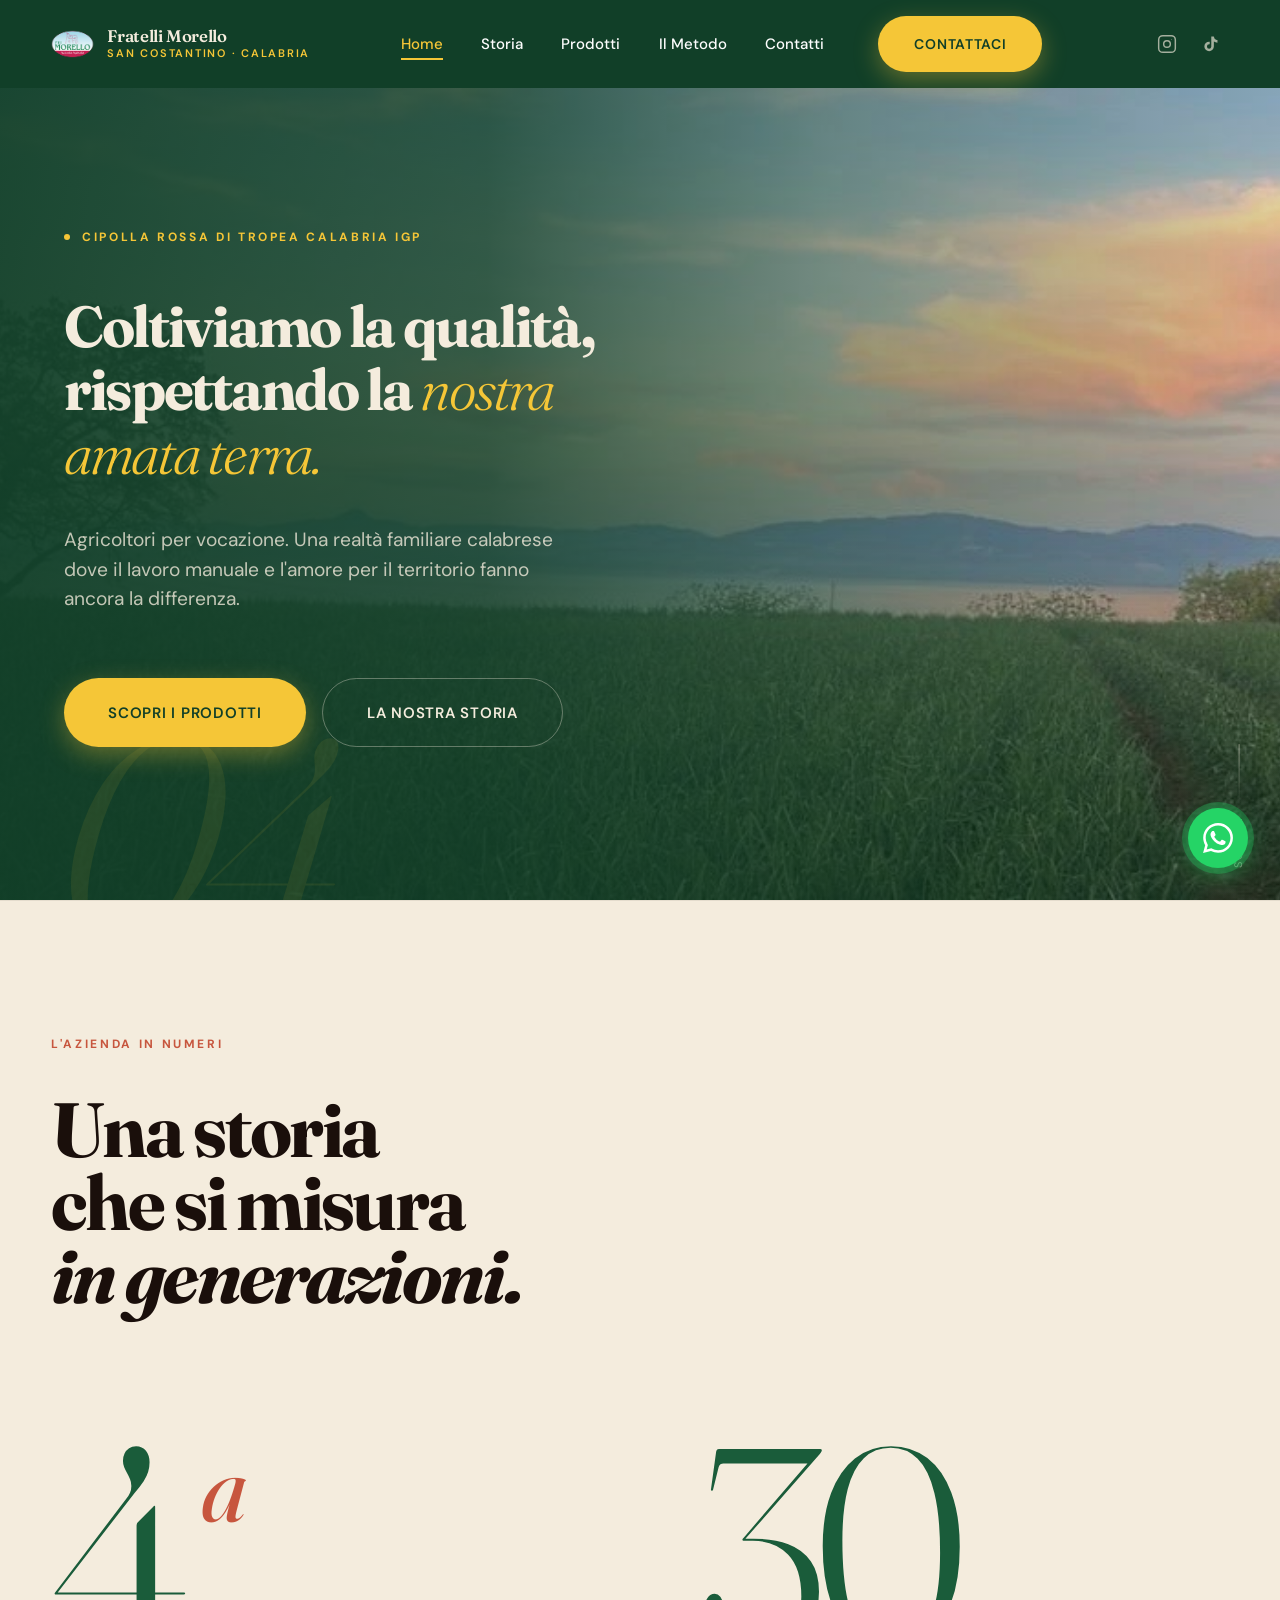
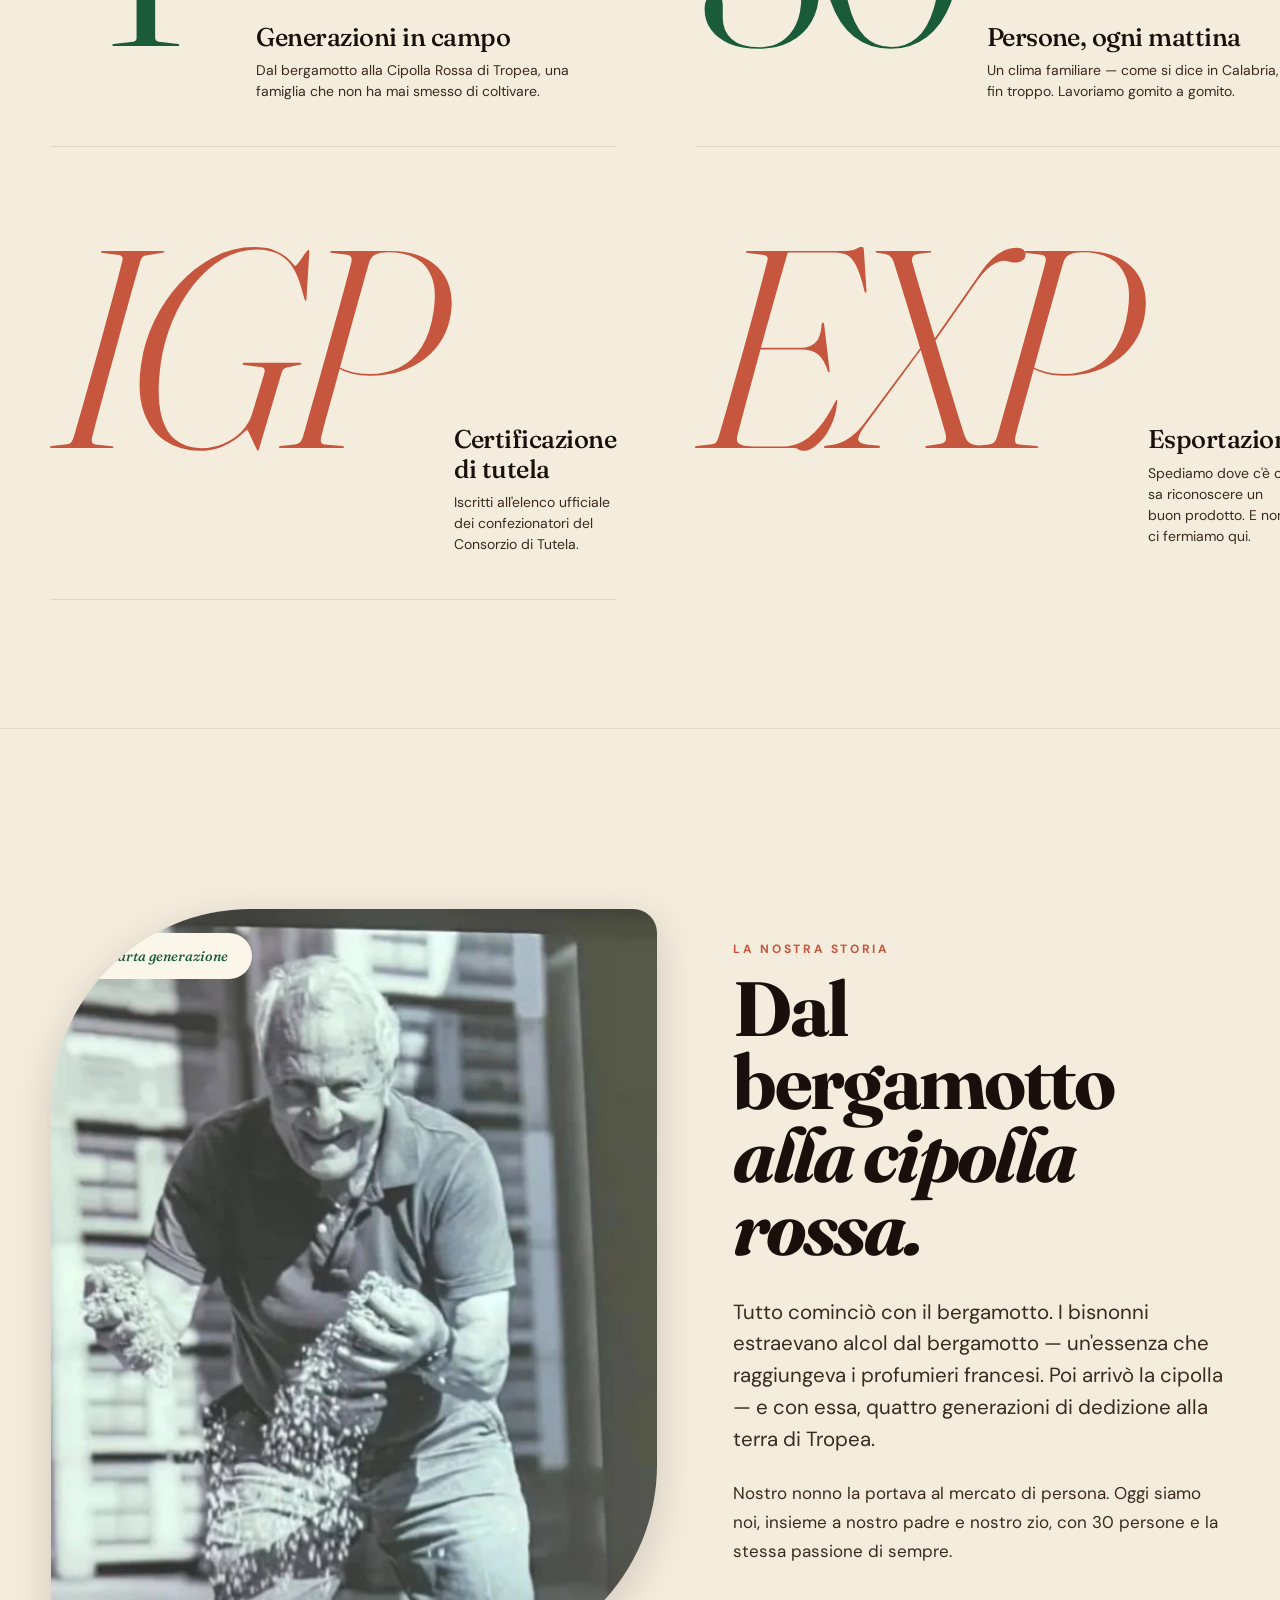
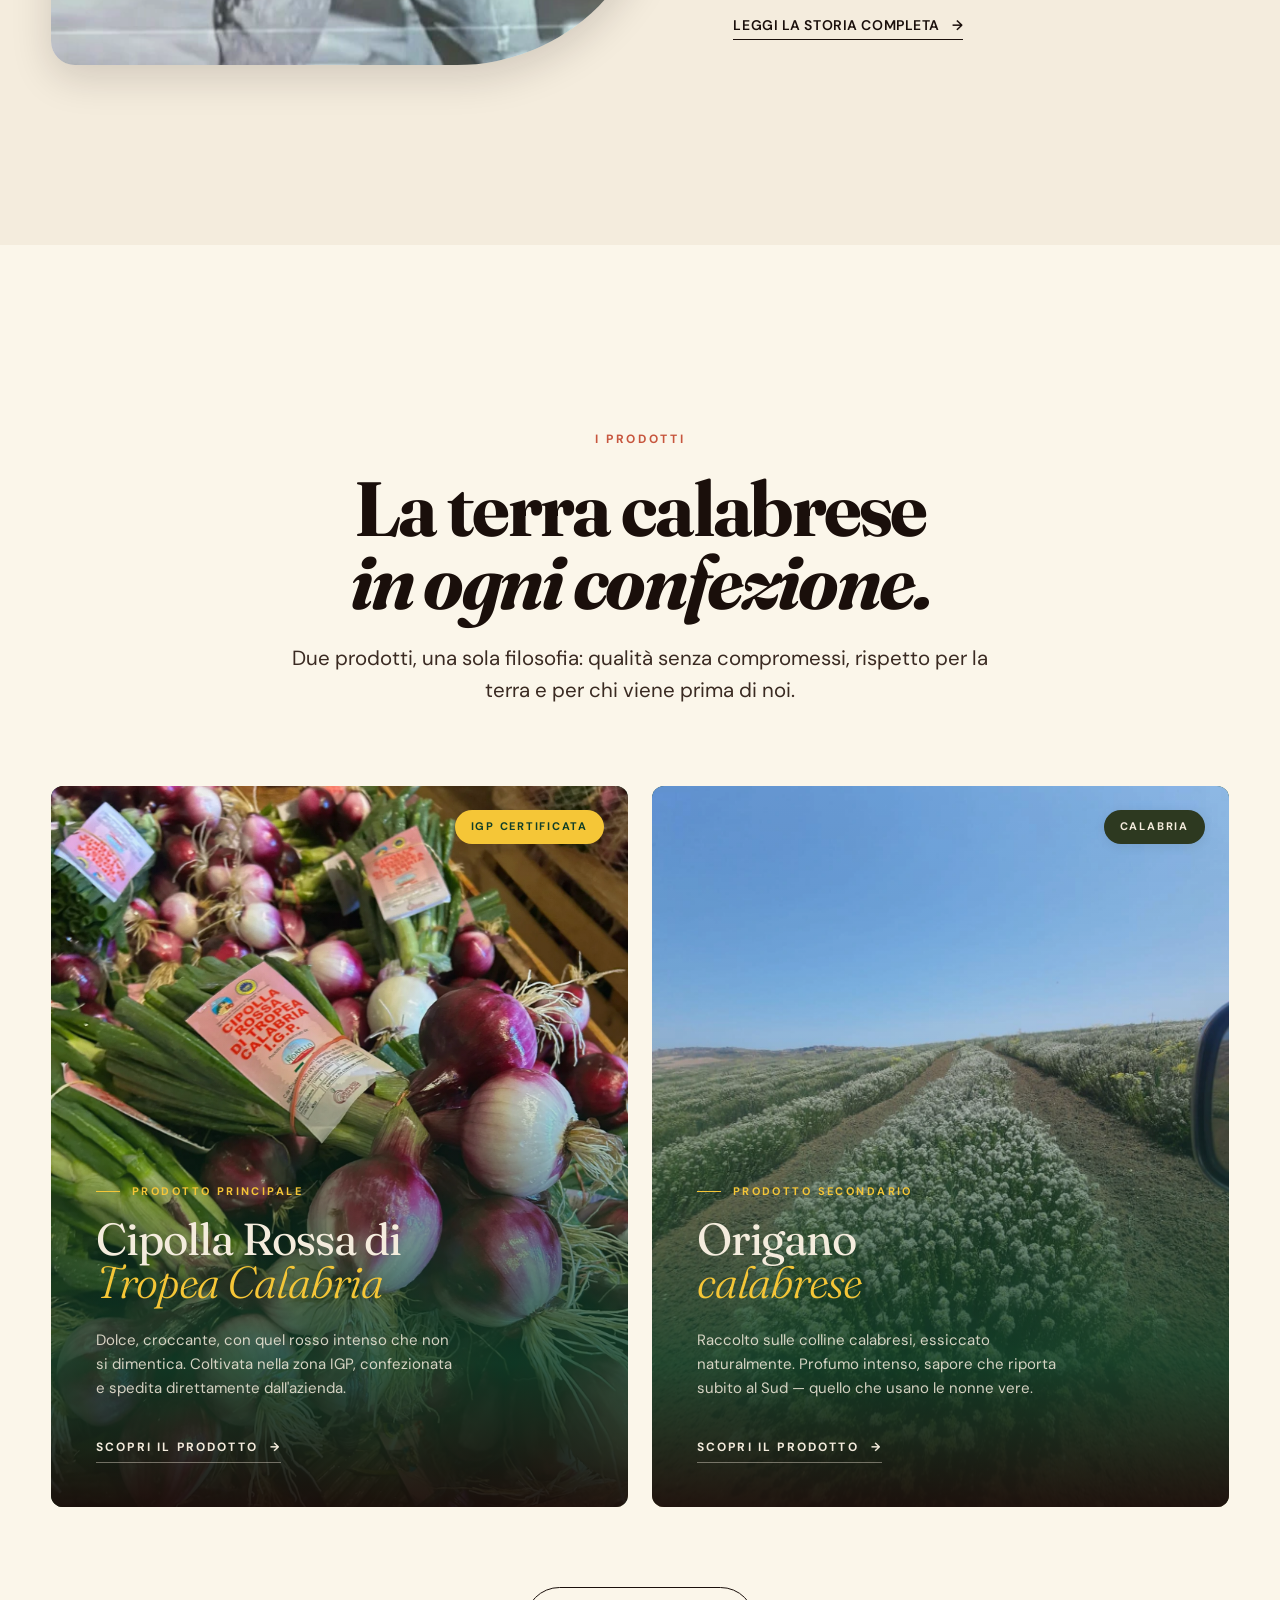
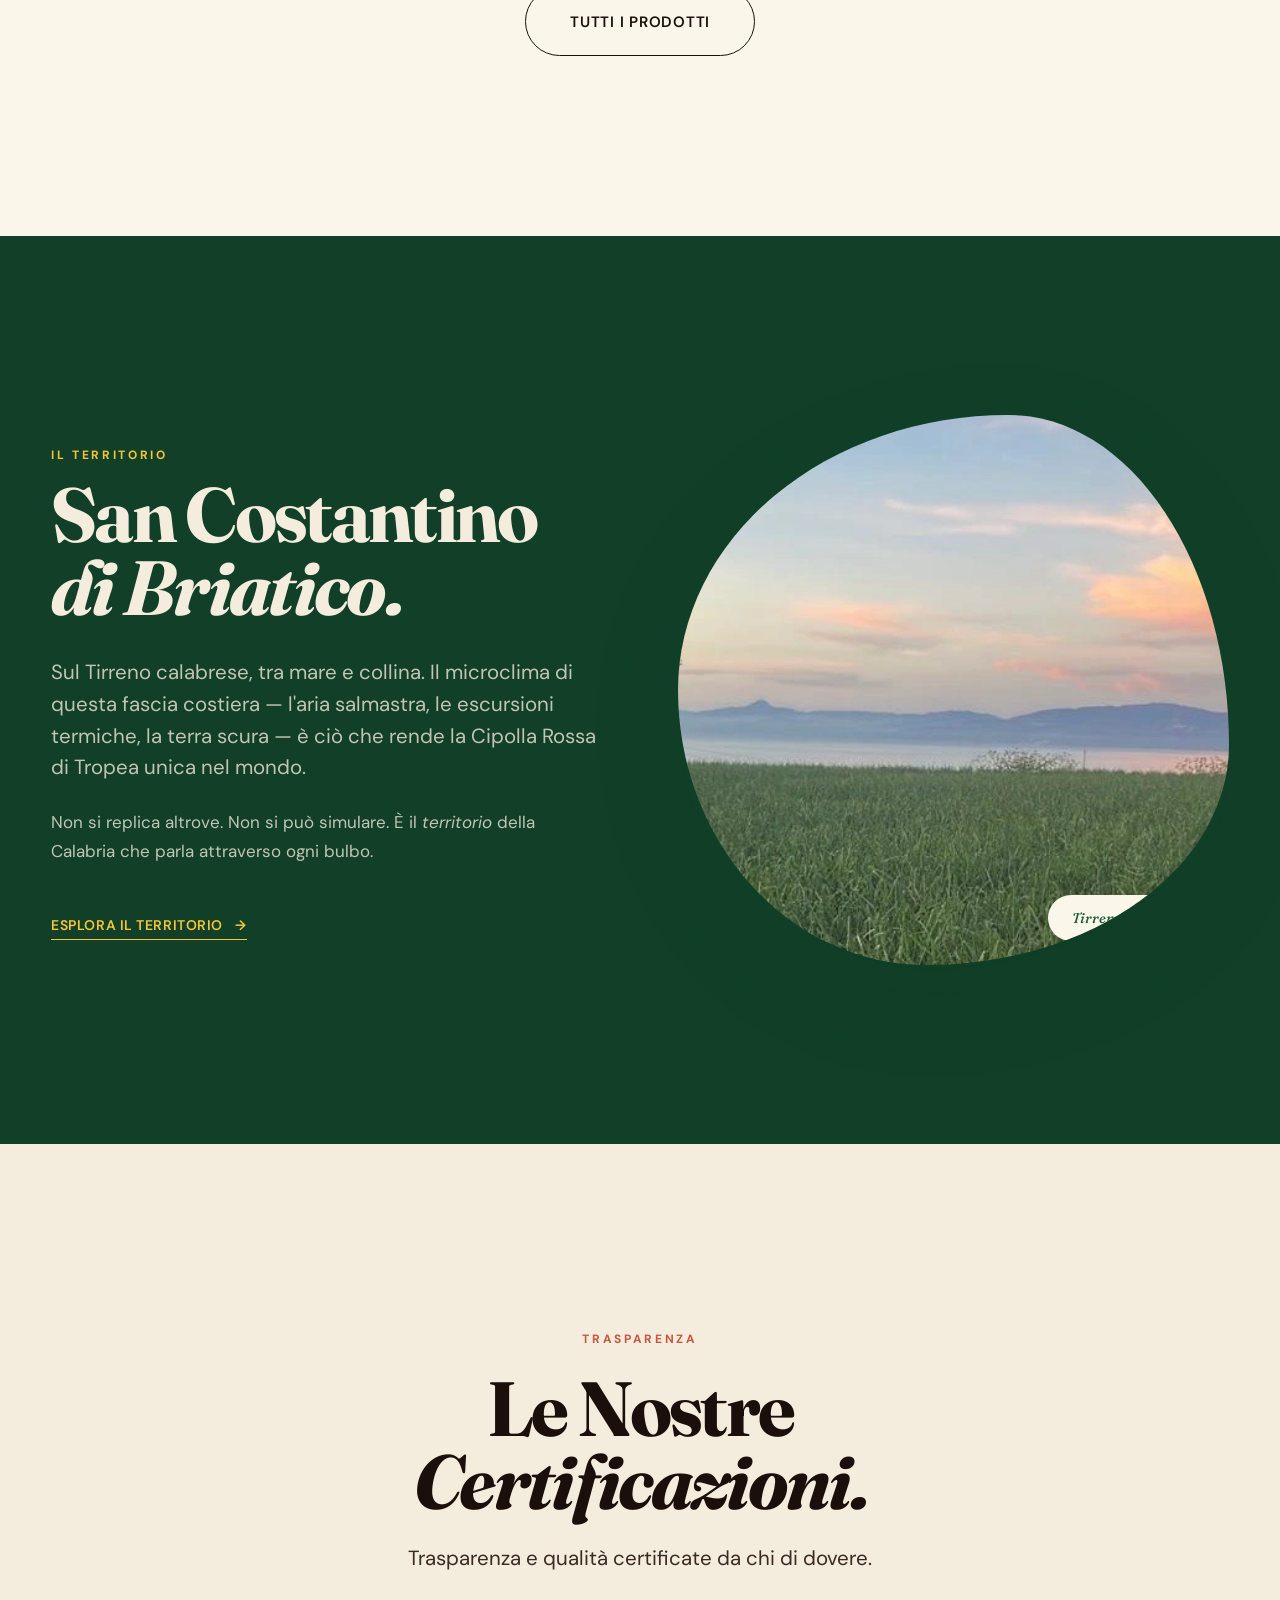
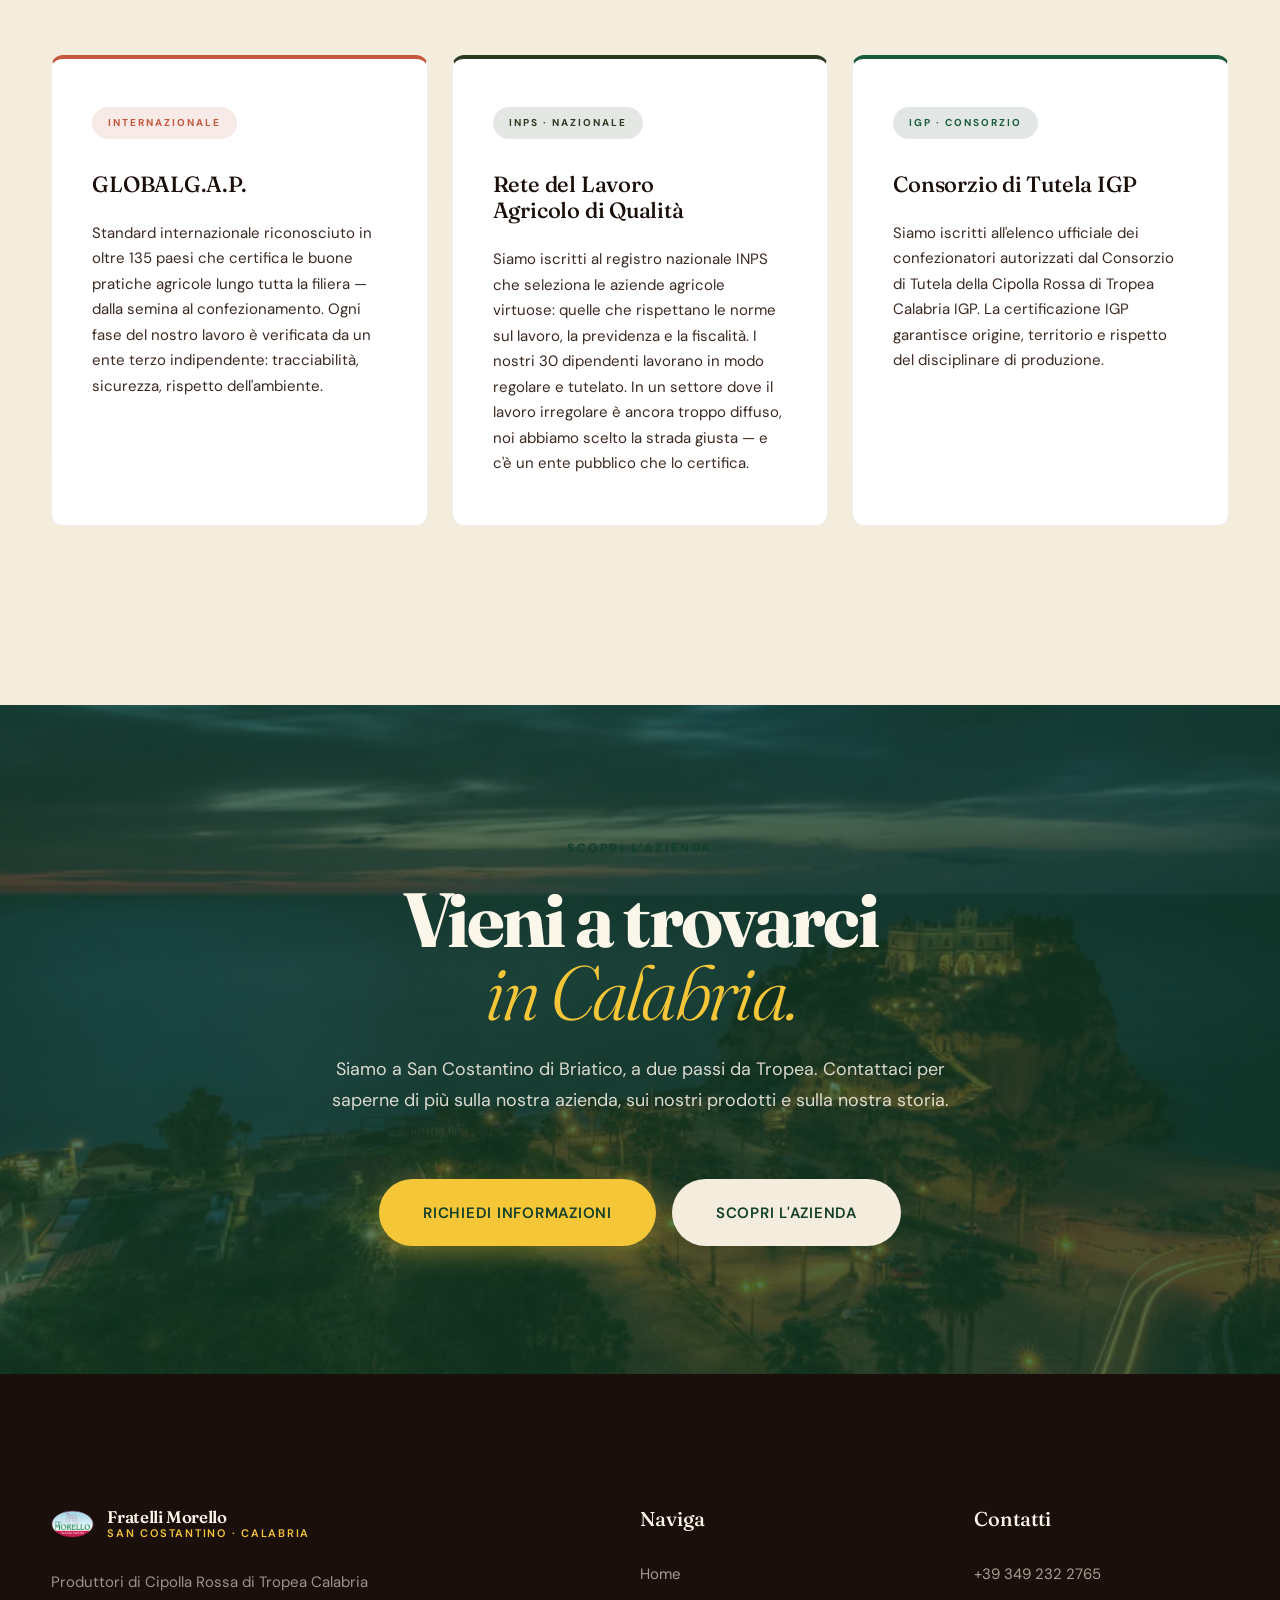
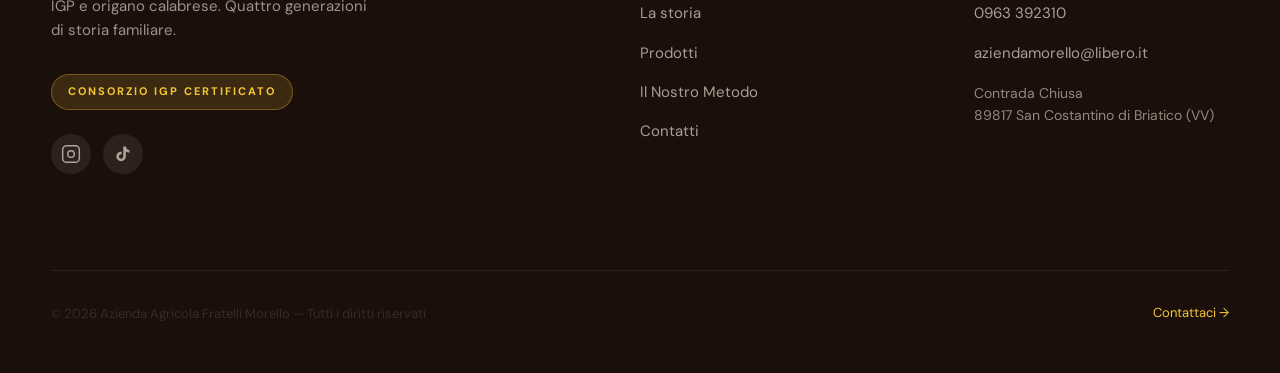
==== commit af4c6b80: "Aggiornamento contenuti: CTA con Tropea, origano, seme, spedizioni EU" ====
--- a/index.html
+++ b/index.html
@@ -238,7 +238,7 @@
         <span class="kicker">La nostra storia</span>
         <h2>Dal bergamotto<br /><em>alla cipolla rossa.</em></h2>
         <p class="lead">
-          Tutto cominciò con il bergamotto. I bisnonni estraevano olio dal bergamotto —
+          Tutto cominciò con il bergamotto. I bisnonni estraevano alcol dal bergamotto —
           un'essenza che raggiungeva i profumieri francesi. Poi arrivò la cipolla — e con essa,
           quattro generazioni di dedizione alla terra di Tropea.
         </p>
@@ -300,7 +300,7 @@
       <a href="prodotti.html#origano" class="product">
         <span class="product__badge product__badge--leaf">Calabria</span>
         <img class="product__img"
-          src="img/cipolle-primo-piano.webp"
+          src="img/origano.webp"
           alt="Origano calabrese — Azienda Agricola Morello"
           loading="lazy" />
         <div class="product__overlay" aria-hidden="true"></div>
@@ -425,7 +425,7 @@
     <span class="kicker" style="color:var(--cipolla-deep);">Scopri l'azienda</span>
     <h2>Vieni a trovarci<br /><em>in Calabria.</em></h2>
     <p>
-      Siamo a San Costantino di Briatico, sul Tirreno calabrese. Contattaci per
+      Siamo a San Costantino di Briatico, a due passi da Tropea. Contattaci per
       saperne di più sulla nostra azienda, sui nostri prodotti e sulla nostra storia.
     </p>
     <div class="cta-band__actions">
--- a/css/style.css
+++ b/css/style.css
@@ -1890,7 +1890,10 @@
    20. CTA BAND
    -----------------------------------------------------------*/
 .cta-band {
-  background: var(--terracotta);
+  background-color: var(--cipolla-deep);   /* fallback se Tropea.webp non carica */
+  background-image: url('../img/Tropea.webp');
+  background-size: cover;
+  background-position: center;
   color: var(--avorio);
   padding: clamp(5rem, 10vw, 8rem) 0;
   text-align: center;
@@ -1901,12 +1904,8 @@
 .cta-band::before {
   content: '';
   position: absolute;
-  top: 50%;
-  left: 50%;
-  width: 120%;
-  aspect-ratio: 1;
-  background: radial-gradient(circle, rgba(245, 198, 55, 0.18) 0%, transparent 60%);
-  transform: translate(-50%, -50%);
+  inset: 0;
+  background: rgba(17, 63, 40, 0.72);   /* overlay scuro per leggibilità */
   pointer-events: none;
 }
 
@@ -1918,7 +1917,7 @@
 }
 
 .cta-band h2 em {
-  color: var(--cipolla-deep);
+  color: var(--oro);
   font-style: italic;
   font-weight: 300;
 }
@@ -2343,6 +2342,16 @@
   color: rgba(244, 236, 221, 0.82);
   max-width: 62ch;
   margin-inline: auto;
+}
+
+.seme-cycle__img {
+  display: block;
+  width: 100%;
+  max-width: 520px;
+  margin: var(--s-10) auto 0;
+  aspect-ratio: 4/3;
+  object-fit: cover;
+  border-radius: var(--r-md);
 }
 
 .seme-cycle__deco {
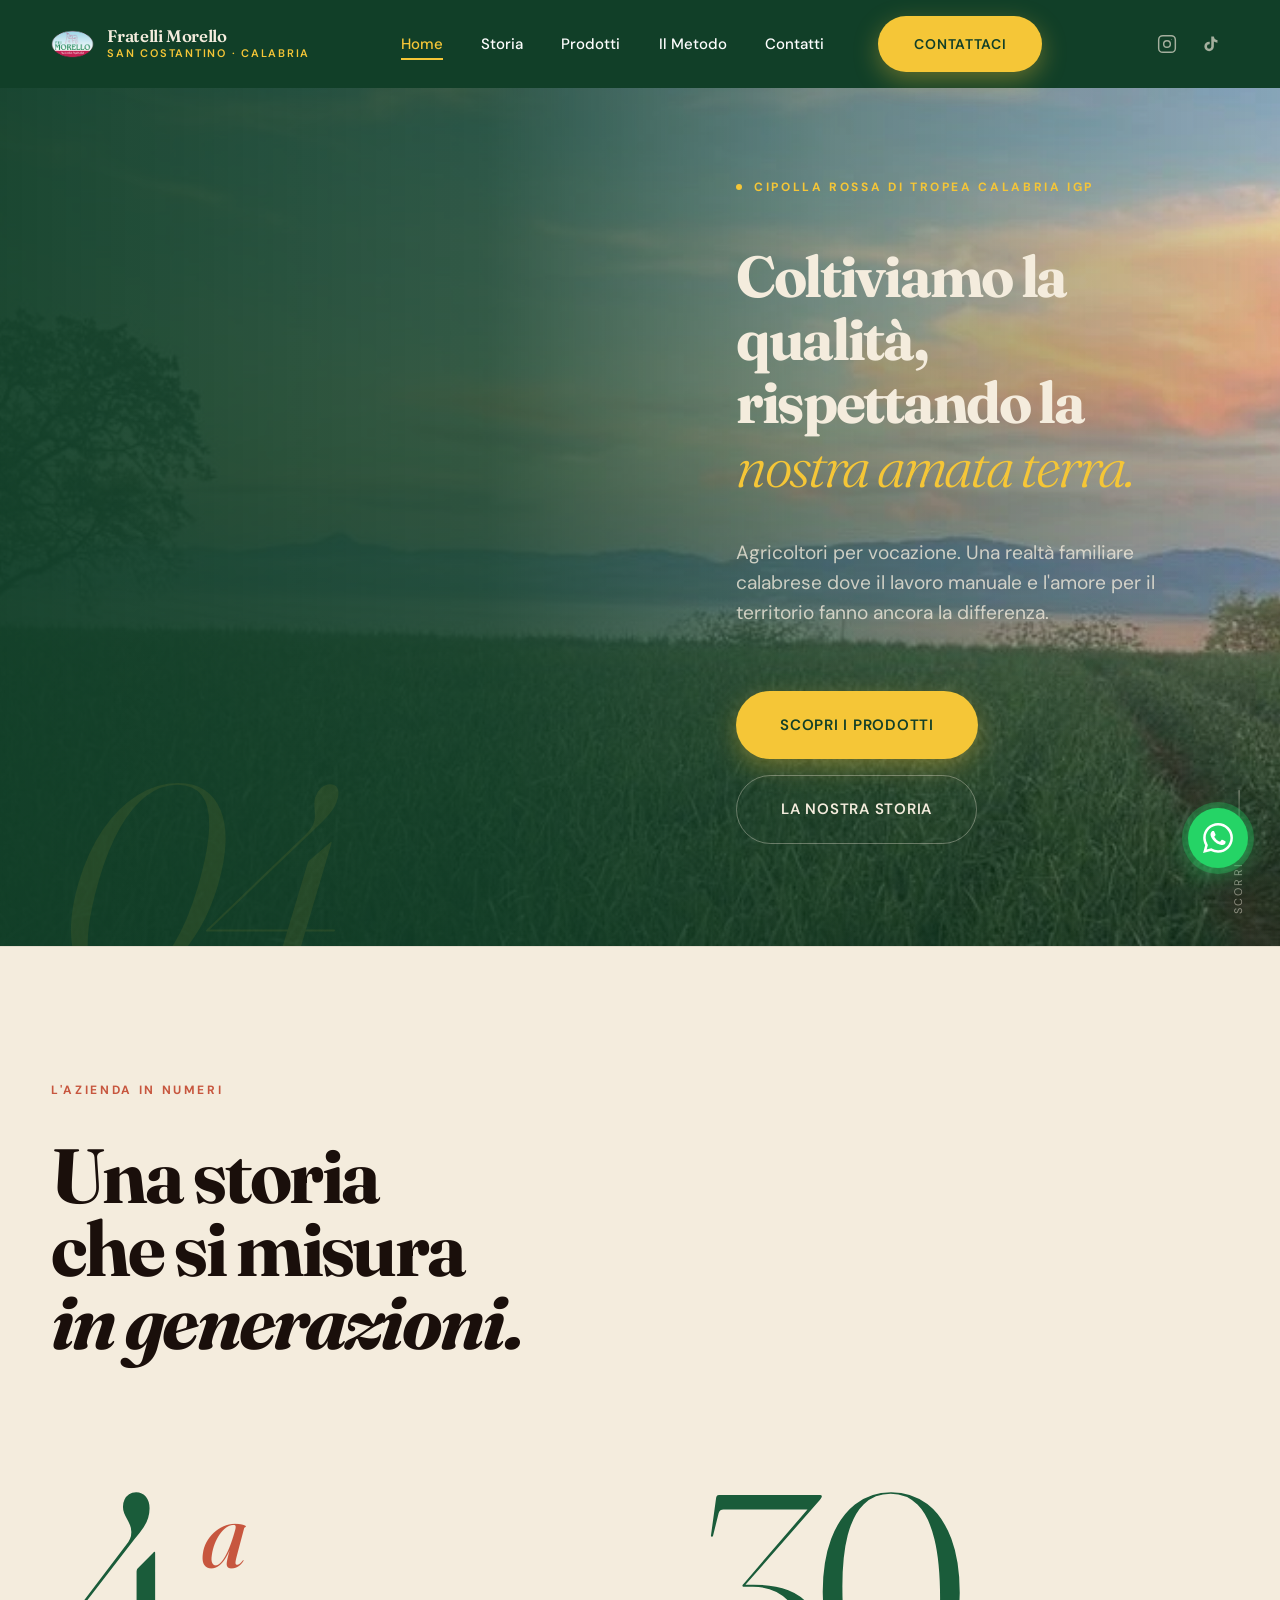
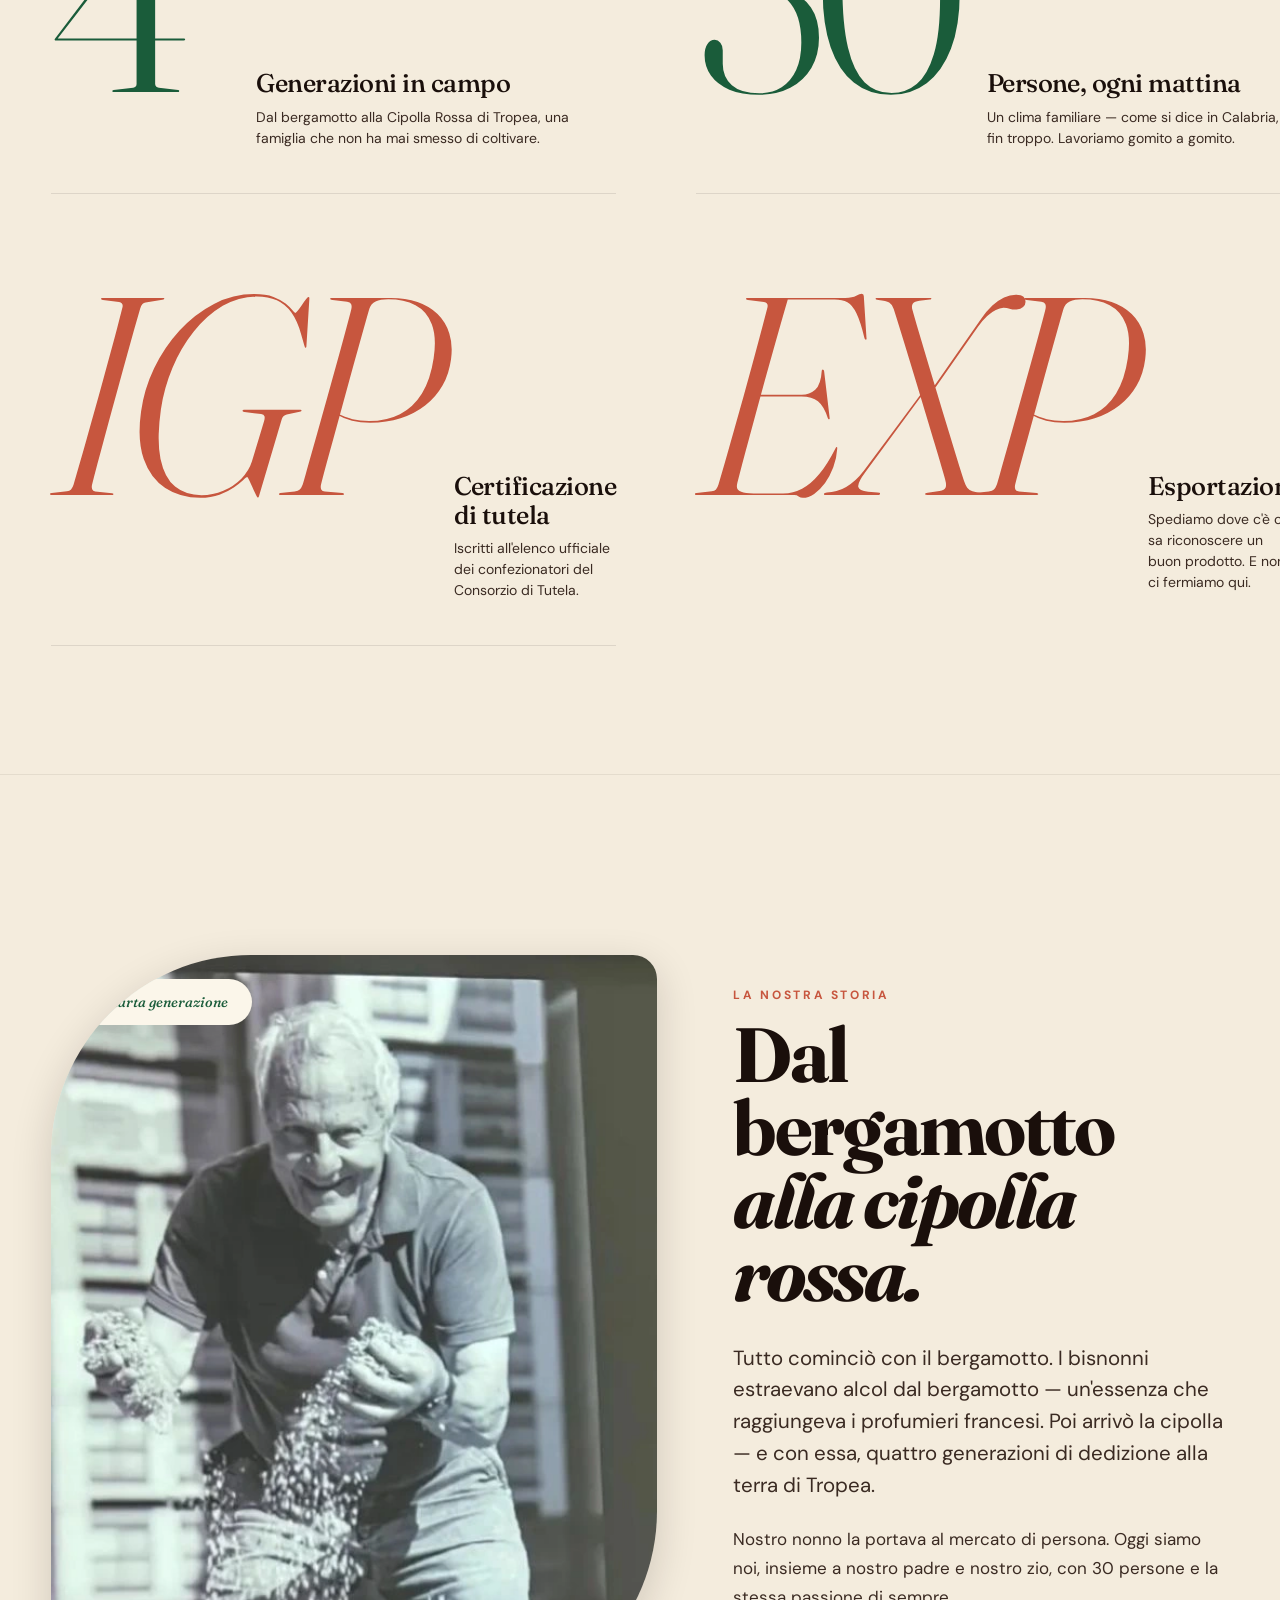
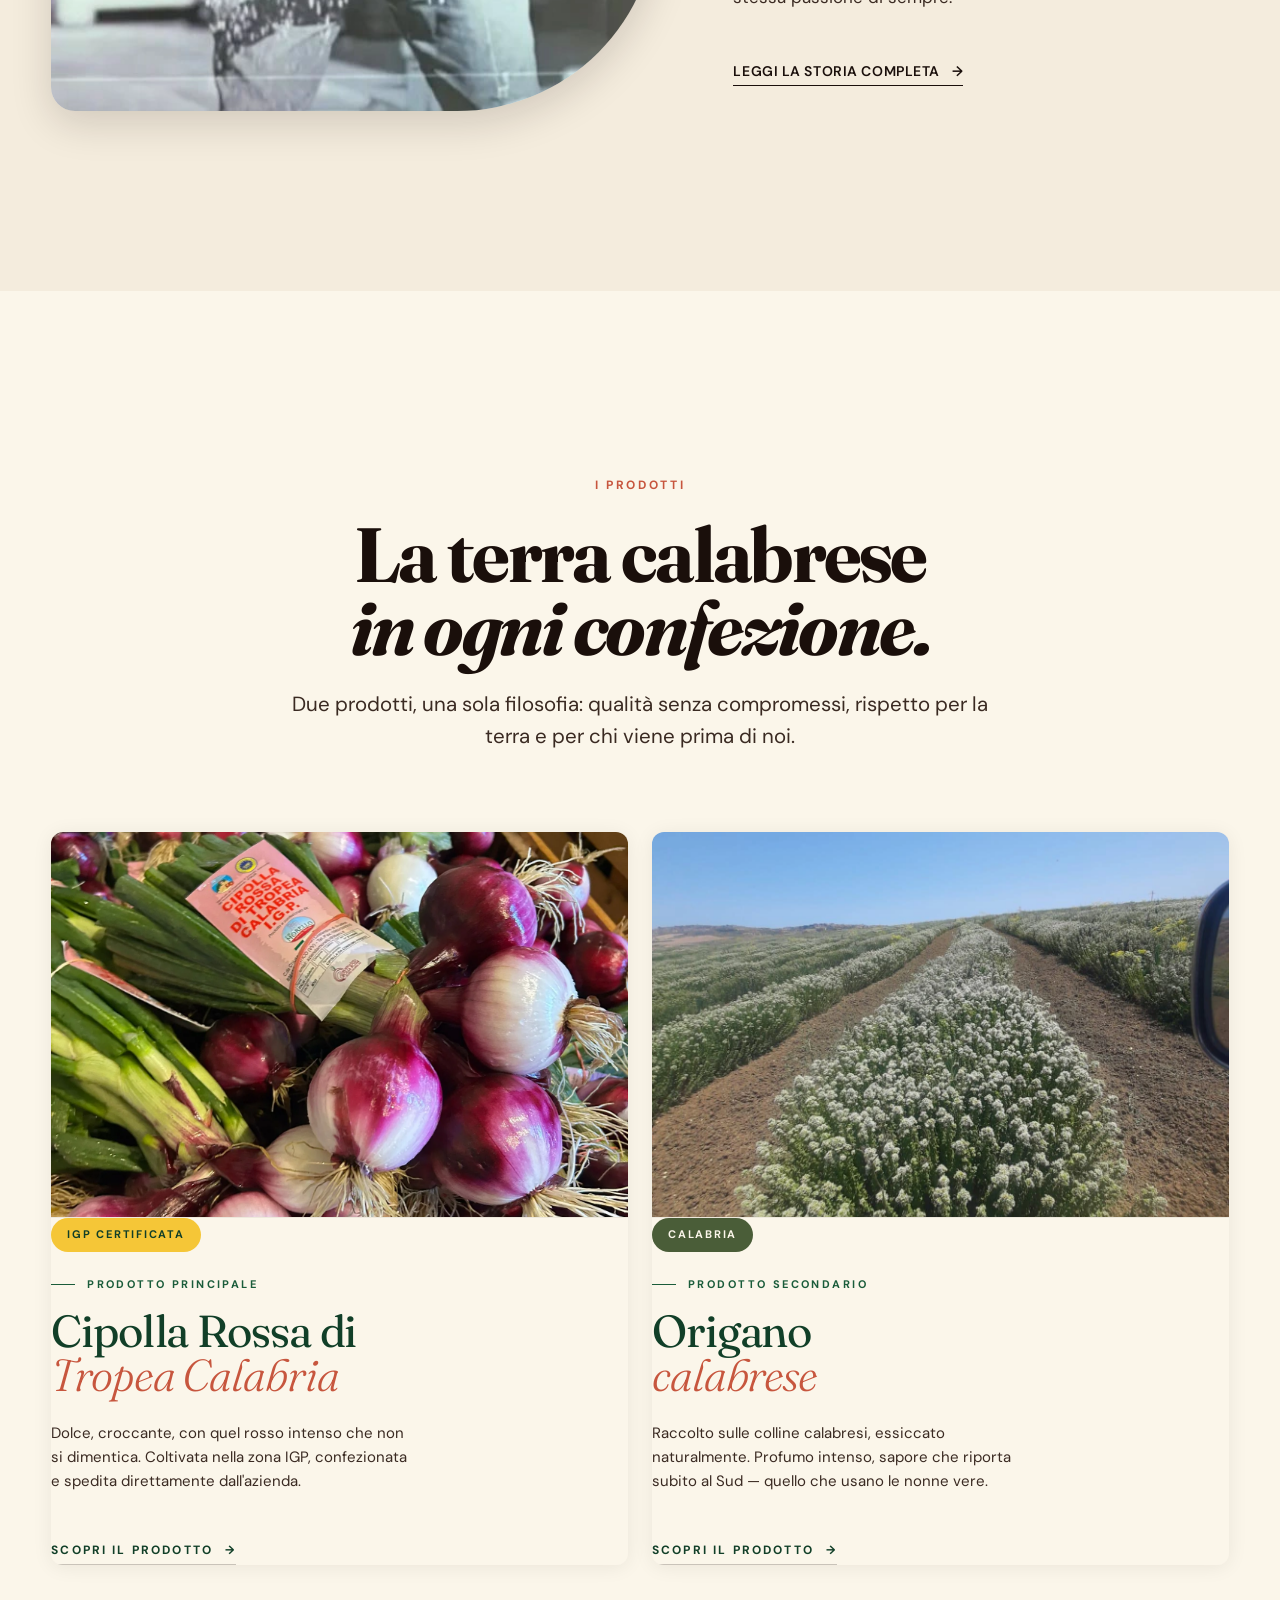
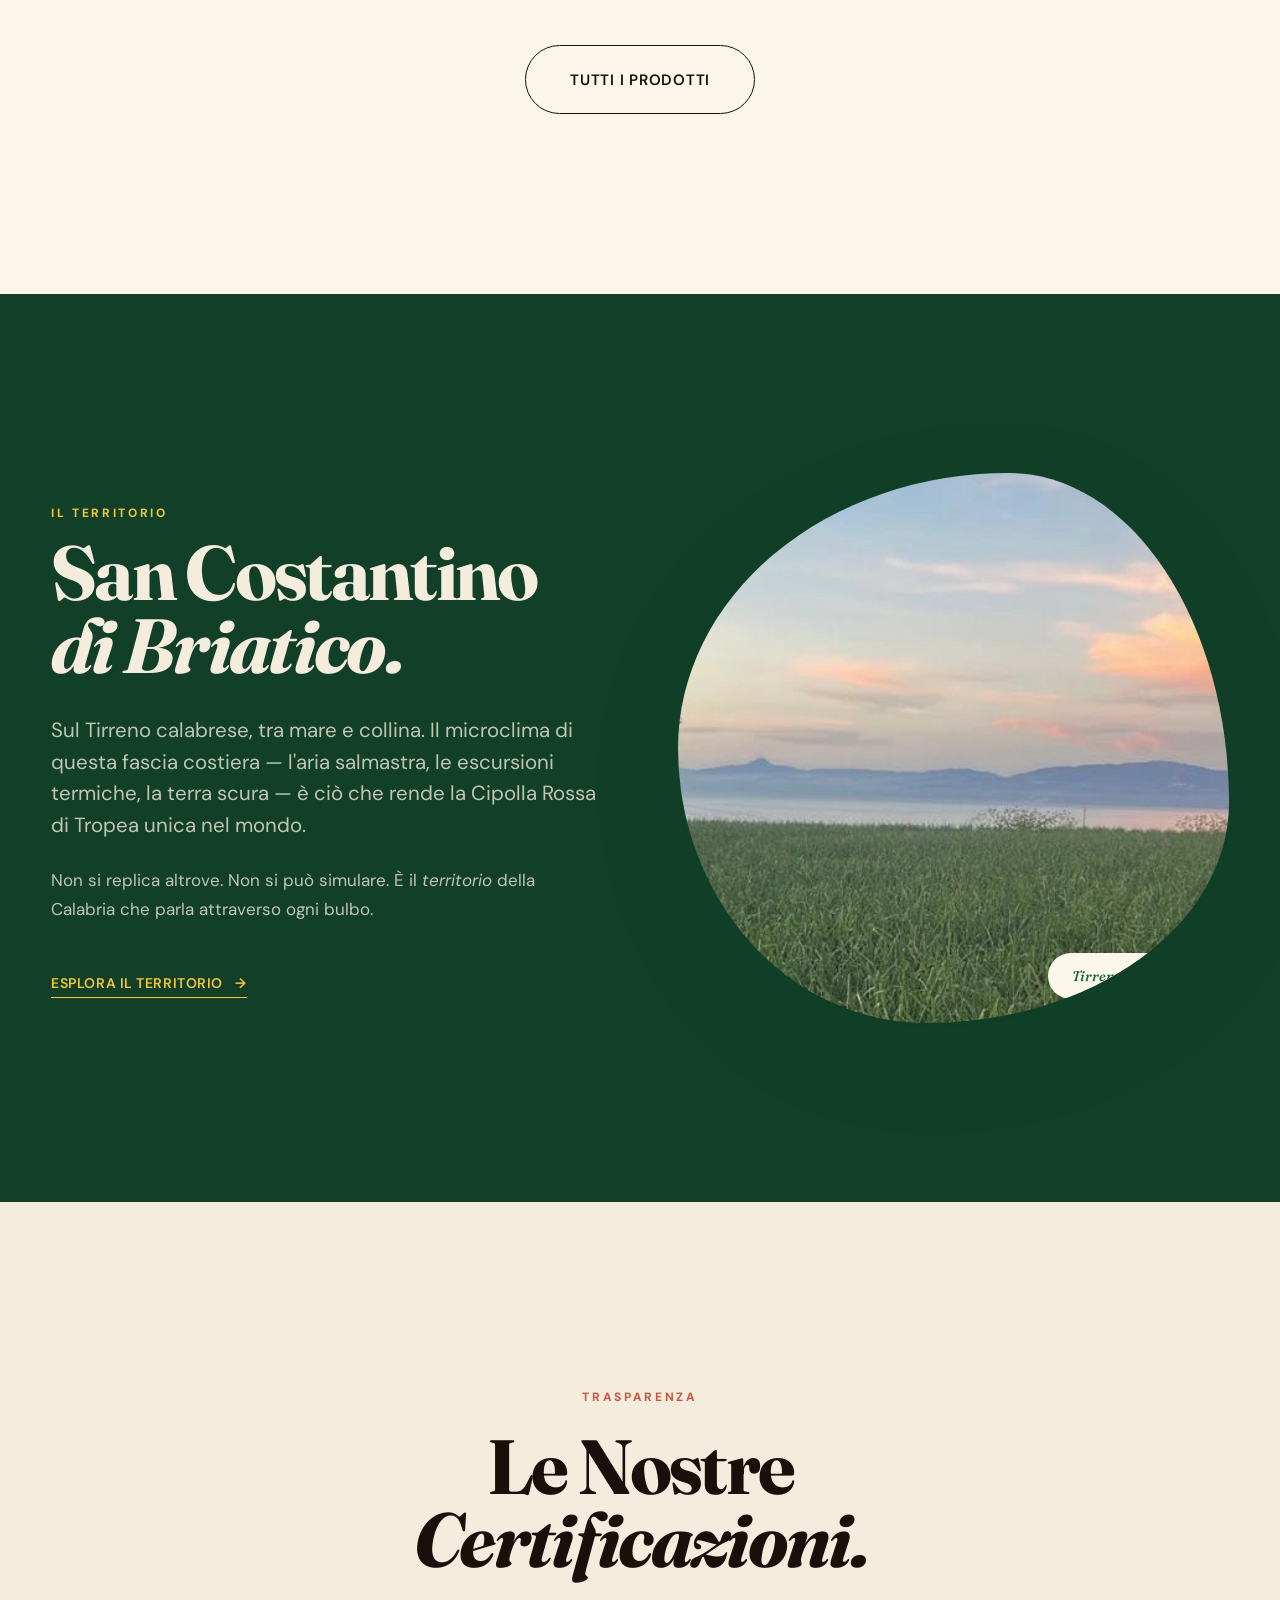
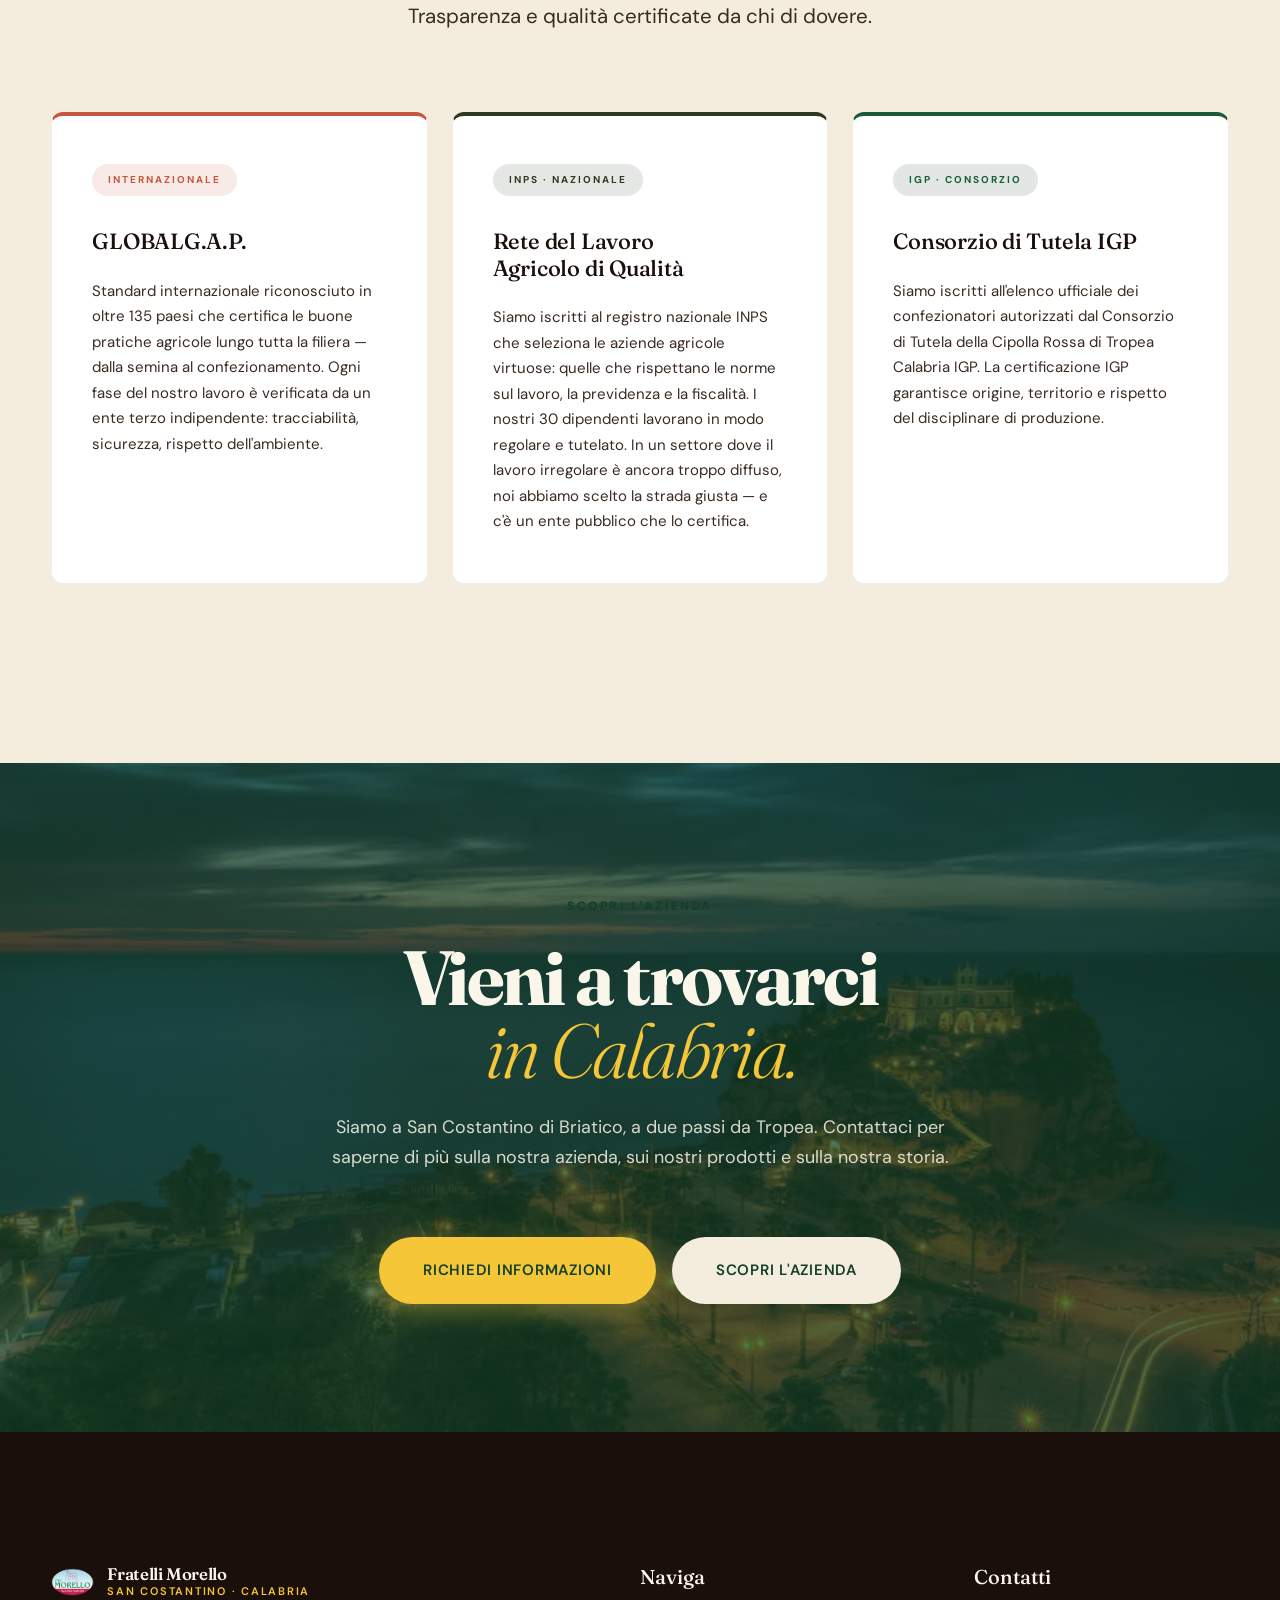
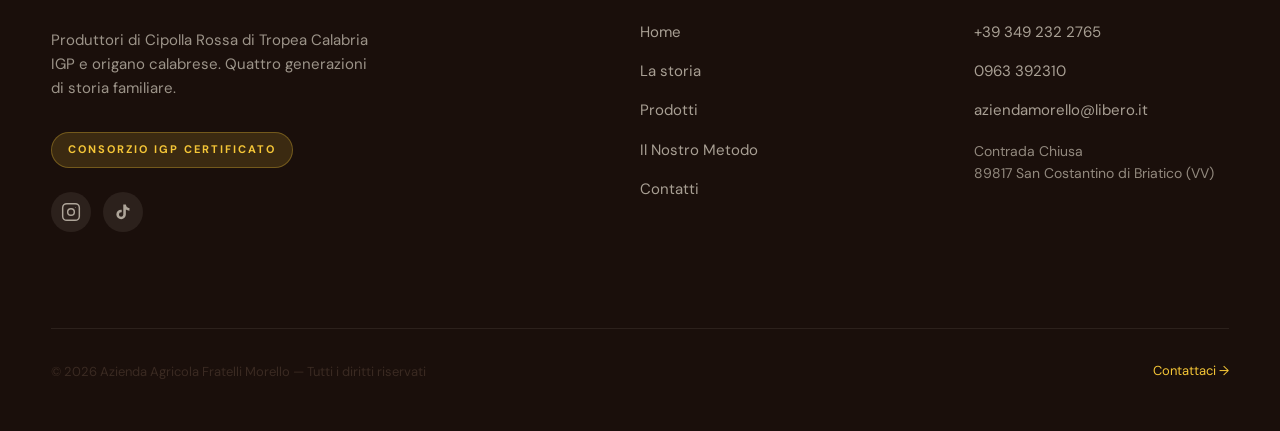
==== commit 92fc035a: "Add files via upload" ====
--- a/index.html
+++ b/index.html
@@ -122,13 +122,19 @@
 <section class="hero hero--photo" aria-label="Presentazione">
   <div class="hero__inner">
 
-    <img
-      class="hero__photo"
-      src="img/campo.webp"
-      alt="Campi coltivati a San Costantino di Briatico — Azienda Agricola Fratelli Morello"
-      loading="eager"
-      fetchpriority="high"
-    />
+    <picture>
+      <source
+        media="(max-width: 768px)"
+        srcset="img/TROPEA-MOBILE.webp"
+      />
+      <img
+        class="hero__photo"
+        src="img/campo.webp"
+        alt="Campi coltivati a San Costantino di Briatico — Azienda Agricola Fratelli Morello"
+        loading="eager"
+        fetchpriority="high"
+      />
+    </picture>
     <div class="hero__photo-grad" aria-hidden="true"></div>
 
     <div class="hero__content">
@@ -272,13 +278,14 @@
     <div class="products stagger">
 
       <a href="prodotti.html#cipolla" class="product">
-        <span class="product__badge">IGP Certificata</span>
-        <img class="product__img"
-          src="img/cipolle-casse.webp"
-          alt="Cipolla Rossa di Tropea IGP confezionata — Azienda Morello"
-          loading="lazy" />
-        <div class="product__overlay" aria-hidden="true"></div>
+        <div class="product__media">
+          <img class="product__img"
+            src="img/cipolle-casse.webp"
+            alt="Cipolla Rossa di Tropea IGP confezionata — Azienda Morello"
+            loading="lazy" />
+        </div>
         <div class="product__body">
+          <span class="product__badge">IGP Certificata</span>
           <span class="product__kicker">
             <span class="dash"></span>
             Prodotto principale
@@ -298,13 +305,14 @@
       </a>
 
       <a href="prodotti.html#origano" class="product">
-        <span class="product__badge product__badge--leaf">Calabria</span>
-        <img class="product__img"
-          src="img/origano.webp"
-          alt="Origano calabrese — Azienda Agricola Morello"
-          loading="lazy" />
-        <div class="product__overlay" aria-hidden="true"></div>
+        <div class="product__media">
+          <img class="product__img"
+            src="img/origano.webp"
+            alt="Origano calabrese — Azienda Agricola Morello"
+            loading="lazy" />
+        </div>
         <div class="product__body">
+          <span class="product__badge product__badge--leaf">Calabria</span>
           <span class="product__kicker">
             <span class="dash"></span>
             Prodotto secondario
--- a/css/style.css
+++ b/css/style.css
@@ -1119,59 +1119,72 @@
   gap: var(--s-6);
 }
 
+/* Product card — split layout: foto in alto, testo su sfondo solido in basso */
 .product {
-  position: relative;
-  aspect-ratio: 4 / 5;
+  display: flex;
+  flex-direction: column;
   border-radius: var(--r-md);
   overflow: hidden;
-  isolation: isolate;
-  cursor: pointer;
+  background: var(--avorio);
+  box-shadow: 0 2px 20px rgba(26, 15, 11, 0.07);
+  transition: transform var(--t-med) var(--ease),
+              box-shadow var(--t-med) var(--ease);
+  text-decoration: none;
+  color: inherit;
+}
+
+.product:hover {
+  transform: translateY(-6px);
+  box-shadow: 0 16px 44px rgba(26, 15, 11, 0.14);
+}
+
+/* Wrapper immagine — isola l'overflow del zoom */
+.product__media {
+  overflow: hidden;
+  flex-shrink: 0;
   background: var(--cipolla-deep);
 }
 
 .product__img {
-  position: absolute;
-  inset: 0;
+  display: block;
   width: 100%;
-  height: 100%;
+  aspect-ratio: 3 / 2;
   object-fit: cover;
   transition: transform 1.2s var(--ease);
-  z-index: 0;
 }
 
 .product:hover .product__img {
   transform: scale(1.06);
 }
 
-.product__overlay {
-  position: absolute;
-  inset: 0;
-  background: linear-gradient(180deg,
-    rgba(17, 63, 40, 0) 0%,
-    rgba(17, 63, 40, 0.1) 40%,
-    rgba(17, 63, 40, 0.85) 80%,
-    rgba(26, 15, 11, 0.95) 100%);
-  z-index: 1;
-  transition: opacity var(--t-med) var(--ease);
-}
-
-.product:hover .product__overlay {
-  background: linear-gradient(180deg,
-    rgba(17, 63, 40, 0) 0%,
-    rgba(17, 63, 40, 0.2) 30%,
-    rgba(17, 63, 40, 0.9) 70%,
-    rgba(26, 15, 11, 0.97) 100%);
-}
-
+/* Blocco testo su sfondo solido */
 .product__body {
-  position: absolute;
-  inset-inline: 0;
-  bottom: 0;
-  padding: clamp(1.75rem, 3.5vw, 3rem);
-  z-index: 2;
-  color: var(--crema);
-  transform: translateY(0);
-  transition: transform var(--t-med) var(--ease);
+  padding: var(--s-8) var(--s-7) var(--s-9);
+  display: flex;
+  flex-direction: column;
+  flex: 1;
+  background: var(--avorio);
+  border-top: 1px solid rgba(26, 15, 11, 0.06);
+}
+
+/* Badge — ora inline nel body, non più assoluto */
+.product__badge {
+  display: inline-block;
+  align-self: flex-start;
+  margin-bottom: var(--s-5);
+  background: var(--oro);
+  color: var(--cipolla-deep);
+  padding: var(--s-2) var(--s-4);
+  border-radius: 999px;
+  font-size: 0.6875rem;
+  font-weight: 700;
+  letter-spacing: 0.16em;
+  text-transform: uppercase;
+}
+
+.product__badge--leaf {
+  background: var(--oliva-light);
+  color: var(--avorio);
 }
 
 .product__kicker {
@@ -1184,13 +1197,13 @@
   font-weight: 700;
   letter-spacing: 0.22em;
   text-transform: uppercase;
-  color: var(--oro);
+  color: var(--cipolla);
 }
 
 .product__kicker .dash {
   width: 24px;
   height: 1px;
-  background: currentColor;
+  background: var(--cipolla);
 }
 
 .product__title {
@@ -1199,22 +1212,22 @@
   font-weight: 400;
   line-height: 0.98;
   letter-spacing: -0.025em;
-  color: var(--crema);
+  color: var(--cipolla-deep);
   margin-bottom: var(--s-5);
 }
 
 .product__title em {
-  color: var(--oro);
+  color: var(--terracotta);
   font-style: italic;
   font-weight: 300;
 }
 
 .product__desc {
-  color: rgba(244, 236, 221, 0.85);
+  color: var(--grafite);
   font-size: 0.9375rem;
   line-height: 1.6;
   max-width: 36ch;
-  margin-bottom: var(--s-6);
+  margin-bottom: var(--s-8);
 }
 
 .product__cta {
@@ -1225,38 +1238,20 @@
   font-weight: 700;
   letter-spacing: 0.18em;
   text-transform: uppercase;
-  color: var(--crema);
+  color: var(--cipolla-deep);
   padding-bottom: 4px;
-  border-bottom: 1.5px solid rgba(244, 236, 221, 0.4);
-  transition: gap var(--t-fast) var(--ease), border-color var(--t-fast) var(--ease);
+  border-bottom: 1.5px solid rgba(26, 15, 11, 0.22);
+  transition: gap var(--t-fast) var(--ease),
+              border-color var(--t-fast) var(--ease),
+              color var(--t-fast) var(--ease);
+  margin-top: auto;
+  align-self: flex-start;
 }
 
 .product:hover .product__cta {
   gap: var(--s-5);
-  border-bottom-color: var(--oro);
-  color: var(--oro);
-}
-
-/* IGP badge floating */
-.product__badge {
-  position: absolute;
-  top: var(--s-5);
-  right: var(--s-5);
-  z-index: 3;
-  background: var(--oro);
-  color: var(--cipolla-deep);
-  padding: var(--s-2) var(--s-4);
-  border-radius: 999px;
-  font-size: 0.6875rem;
-  font-weight: 700;
-  letter-spacing: 0.16em;
-  text-transform: uppercase;
-  box-shadow: var(--shadow-sm);
-}
-
-.product__badge--leaf {
-  background: var(--oliva);
-  color: var(--crema);
+  border-bottom-color: var(--cipolla);
+  color: var(--cipolla);
 }
 
 /* -----------------------------------------------------------
@@ -1934,6 +1929,12 @@
   gap: var(--s-4);
   justify-content: center;
   flex-wrap: wrap;
+}
+
+@media (max-width: 768px) {
+  .cta-band {
+    background-image: url('../img/CTA-CELL.webp');
+  }
 }
 
 .cta-band--dark {
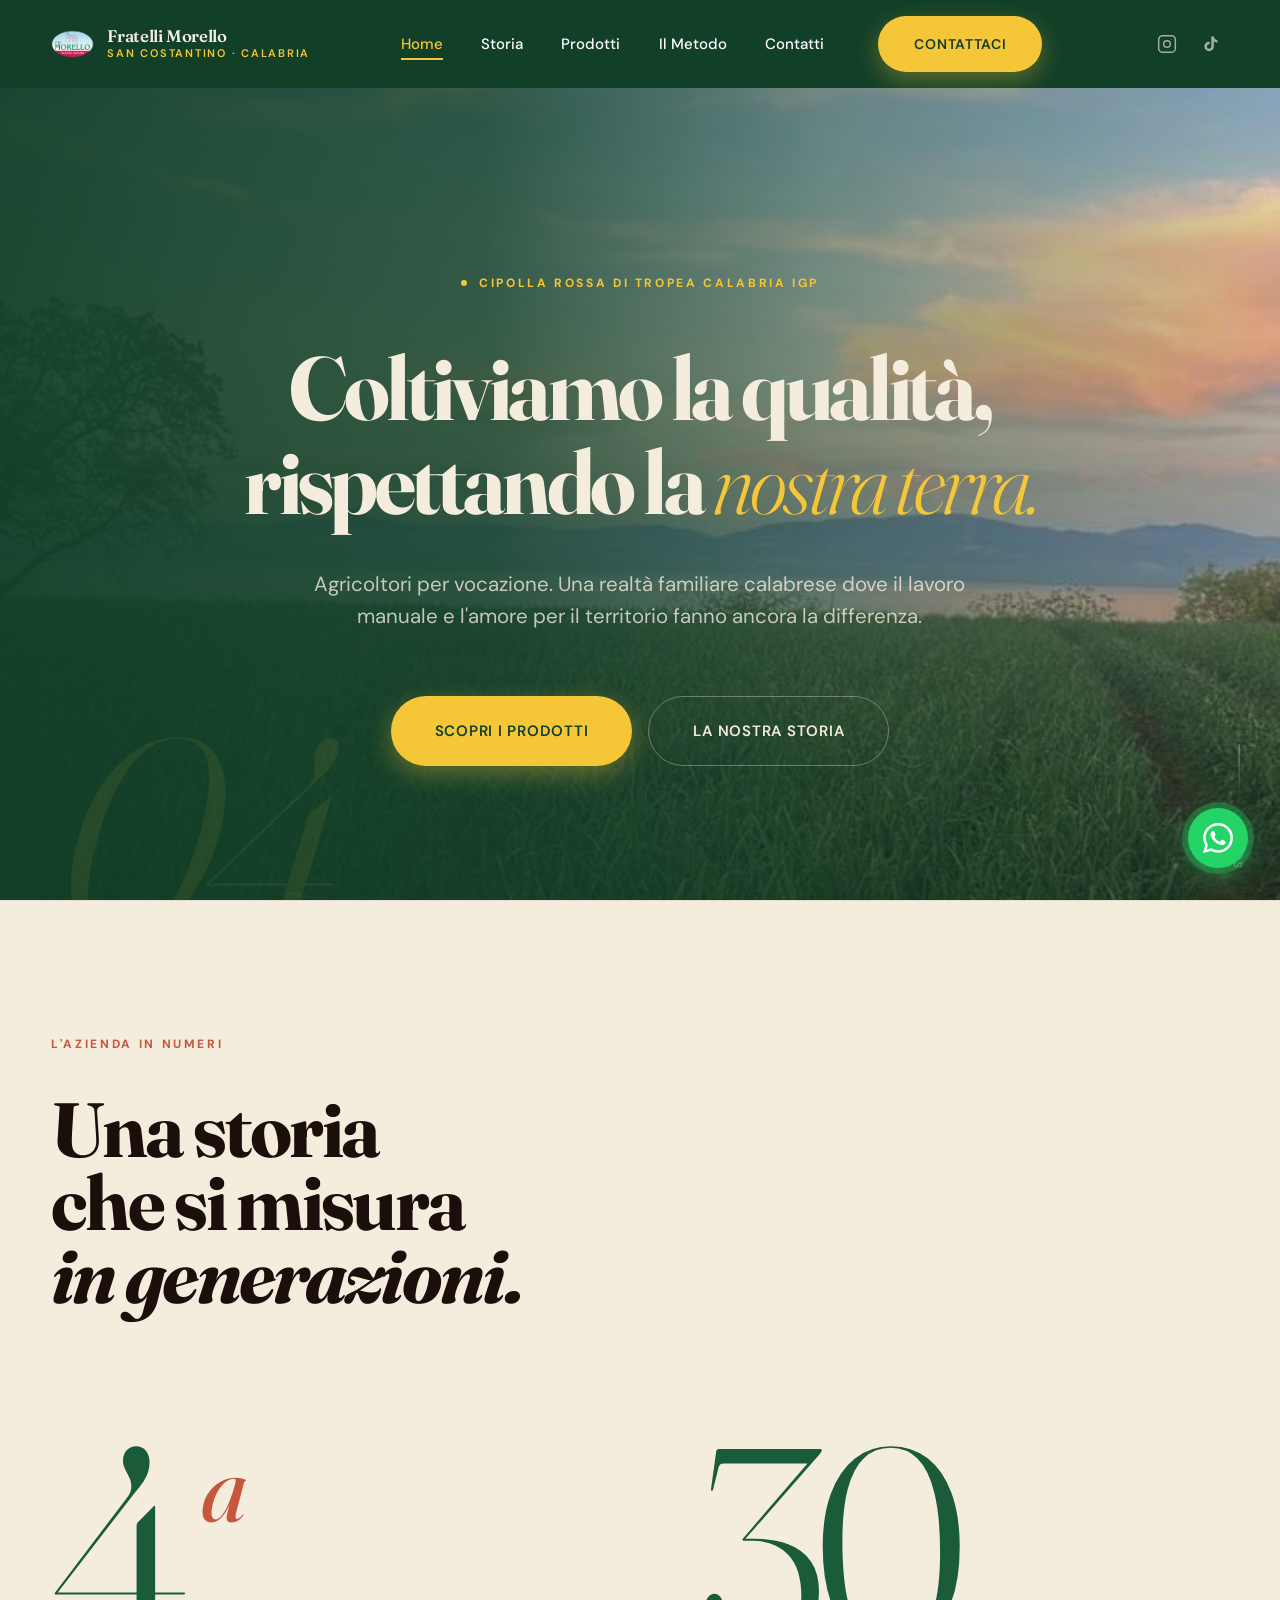
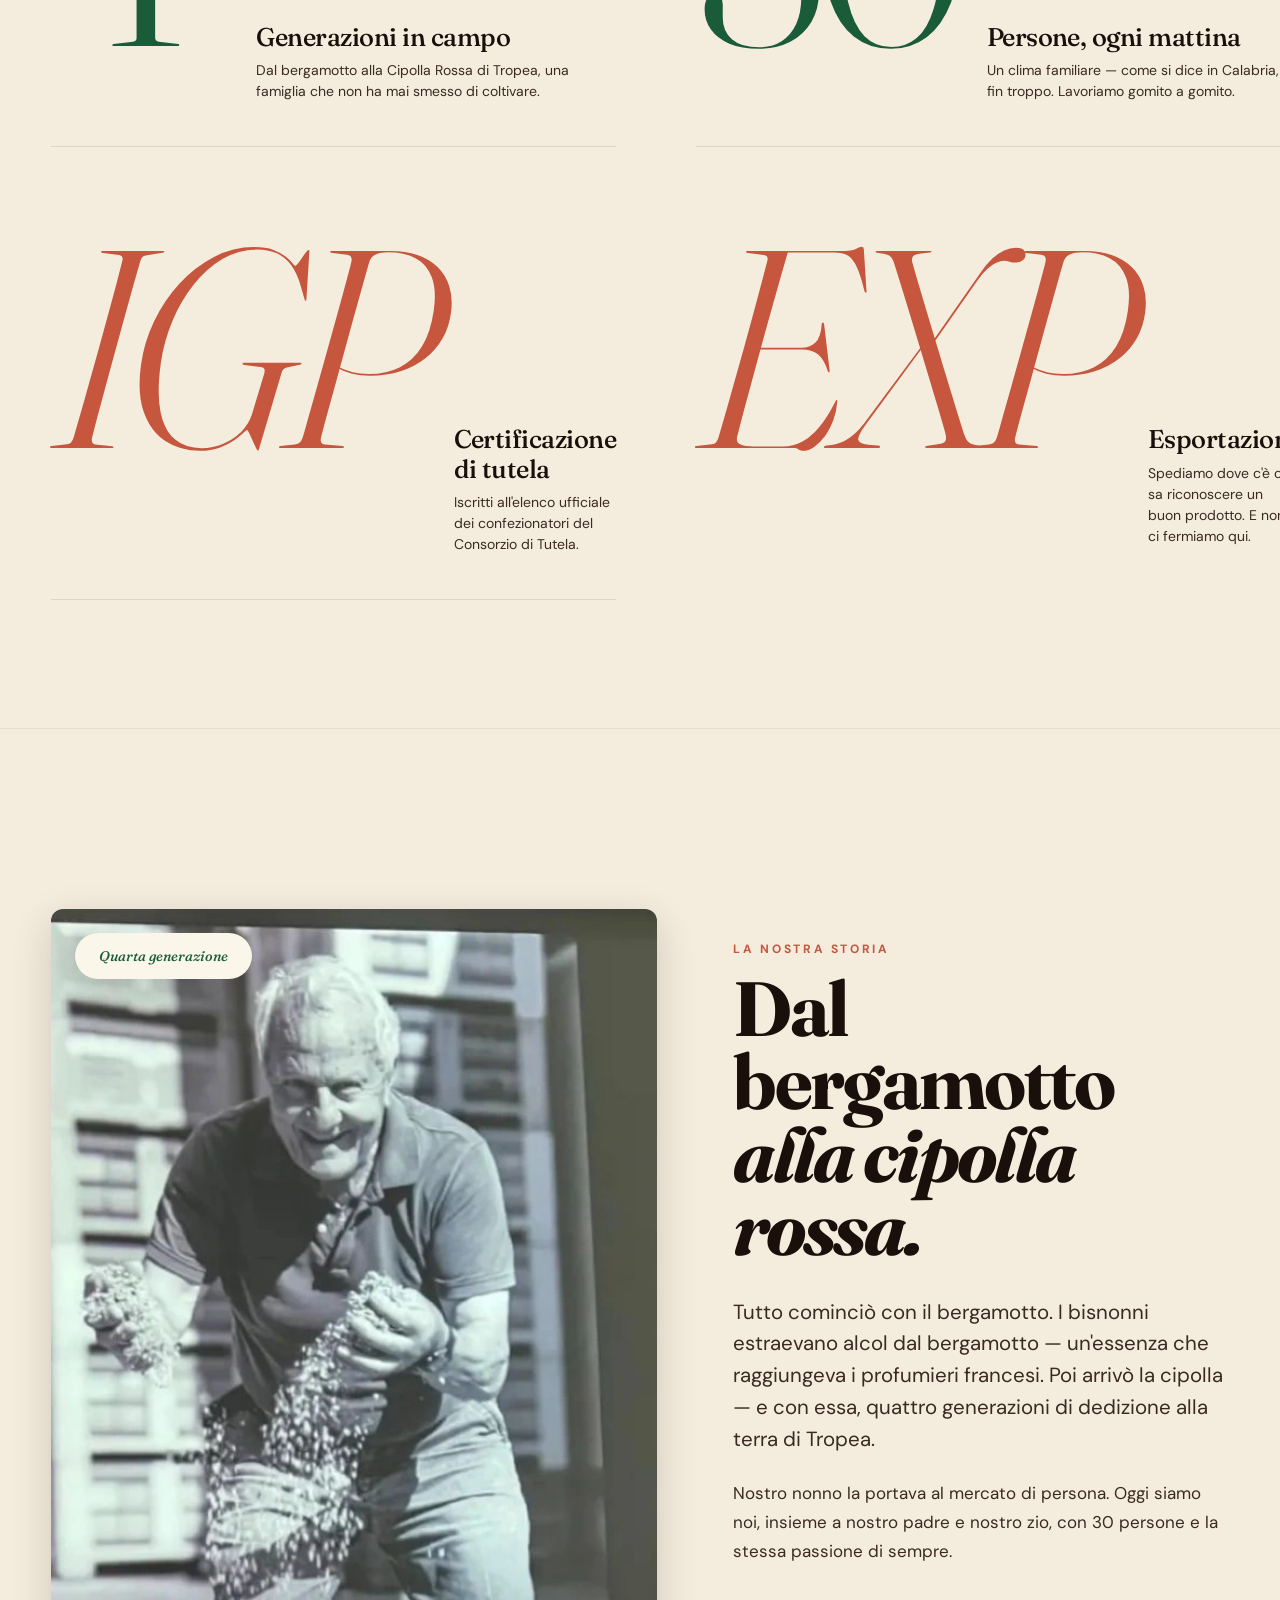
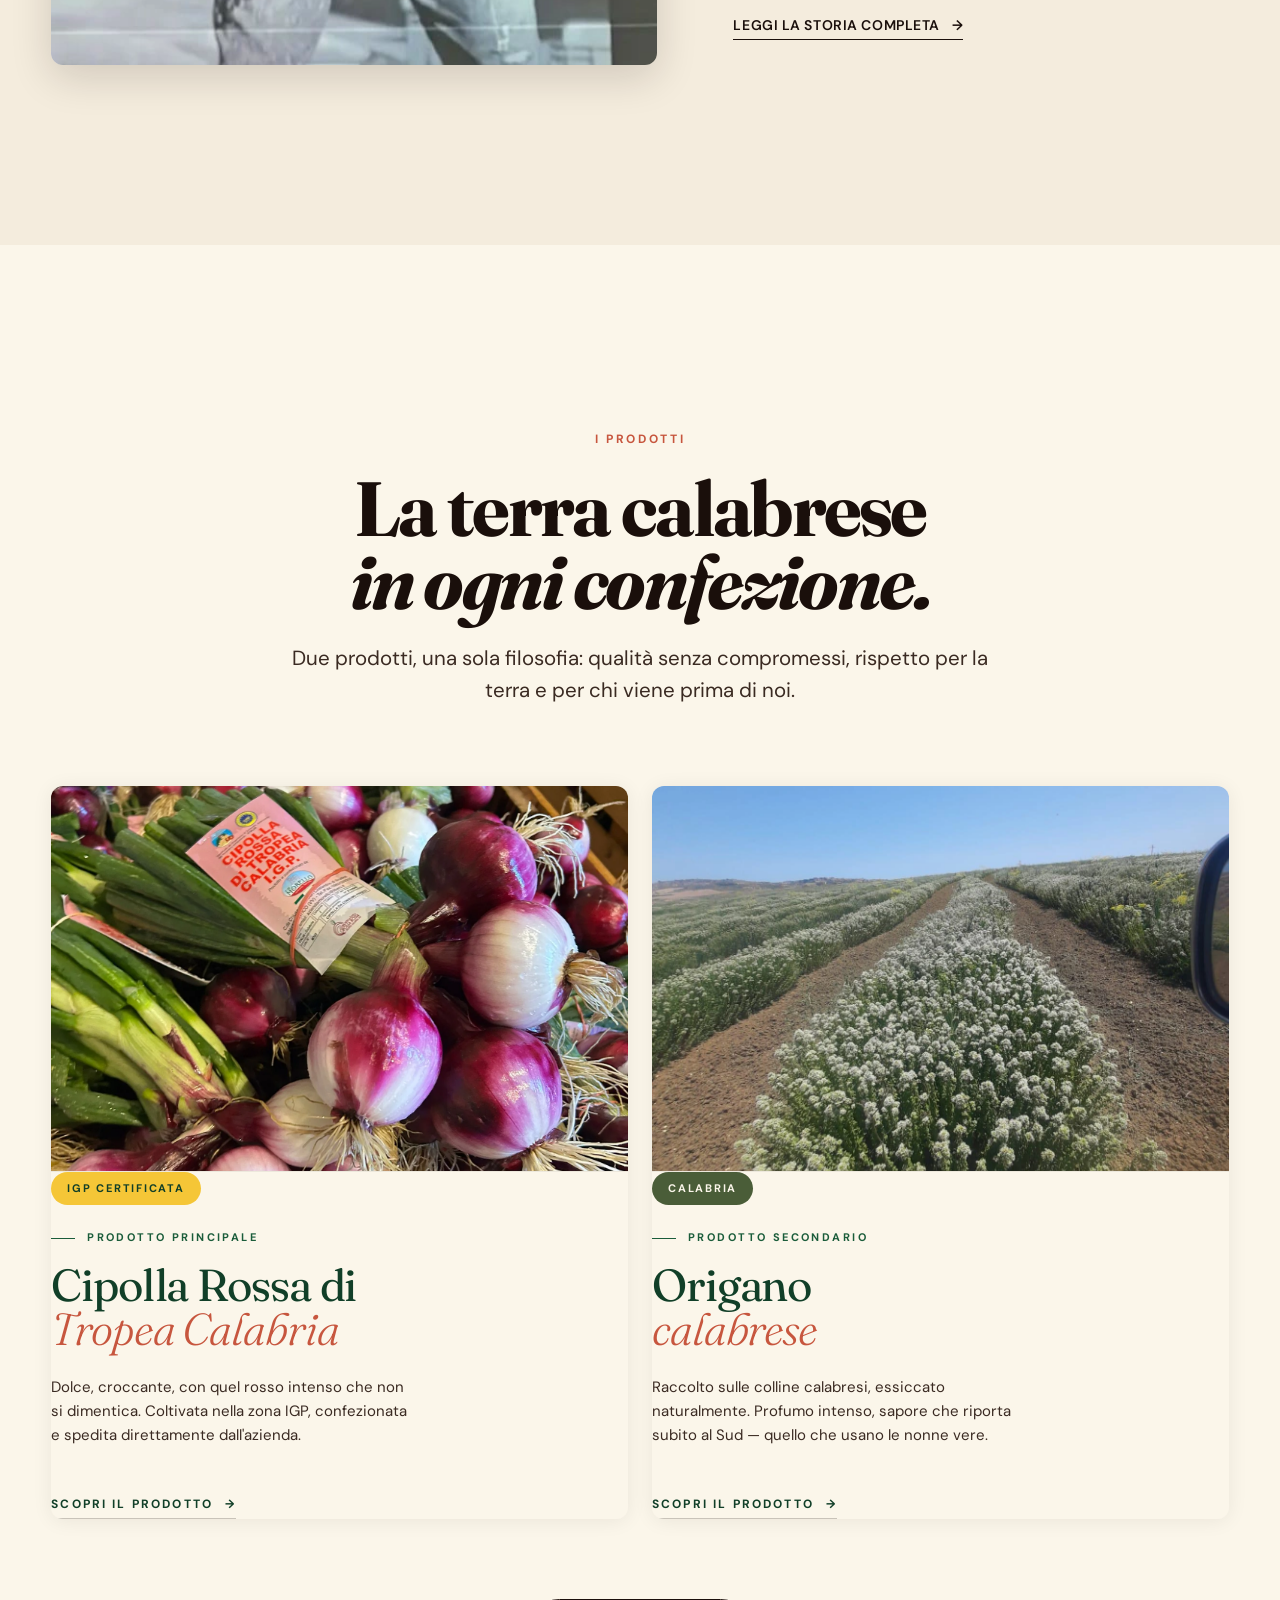
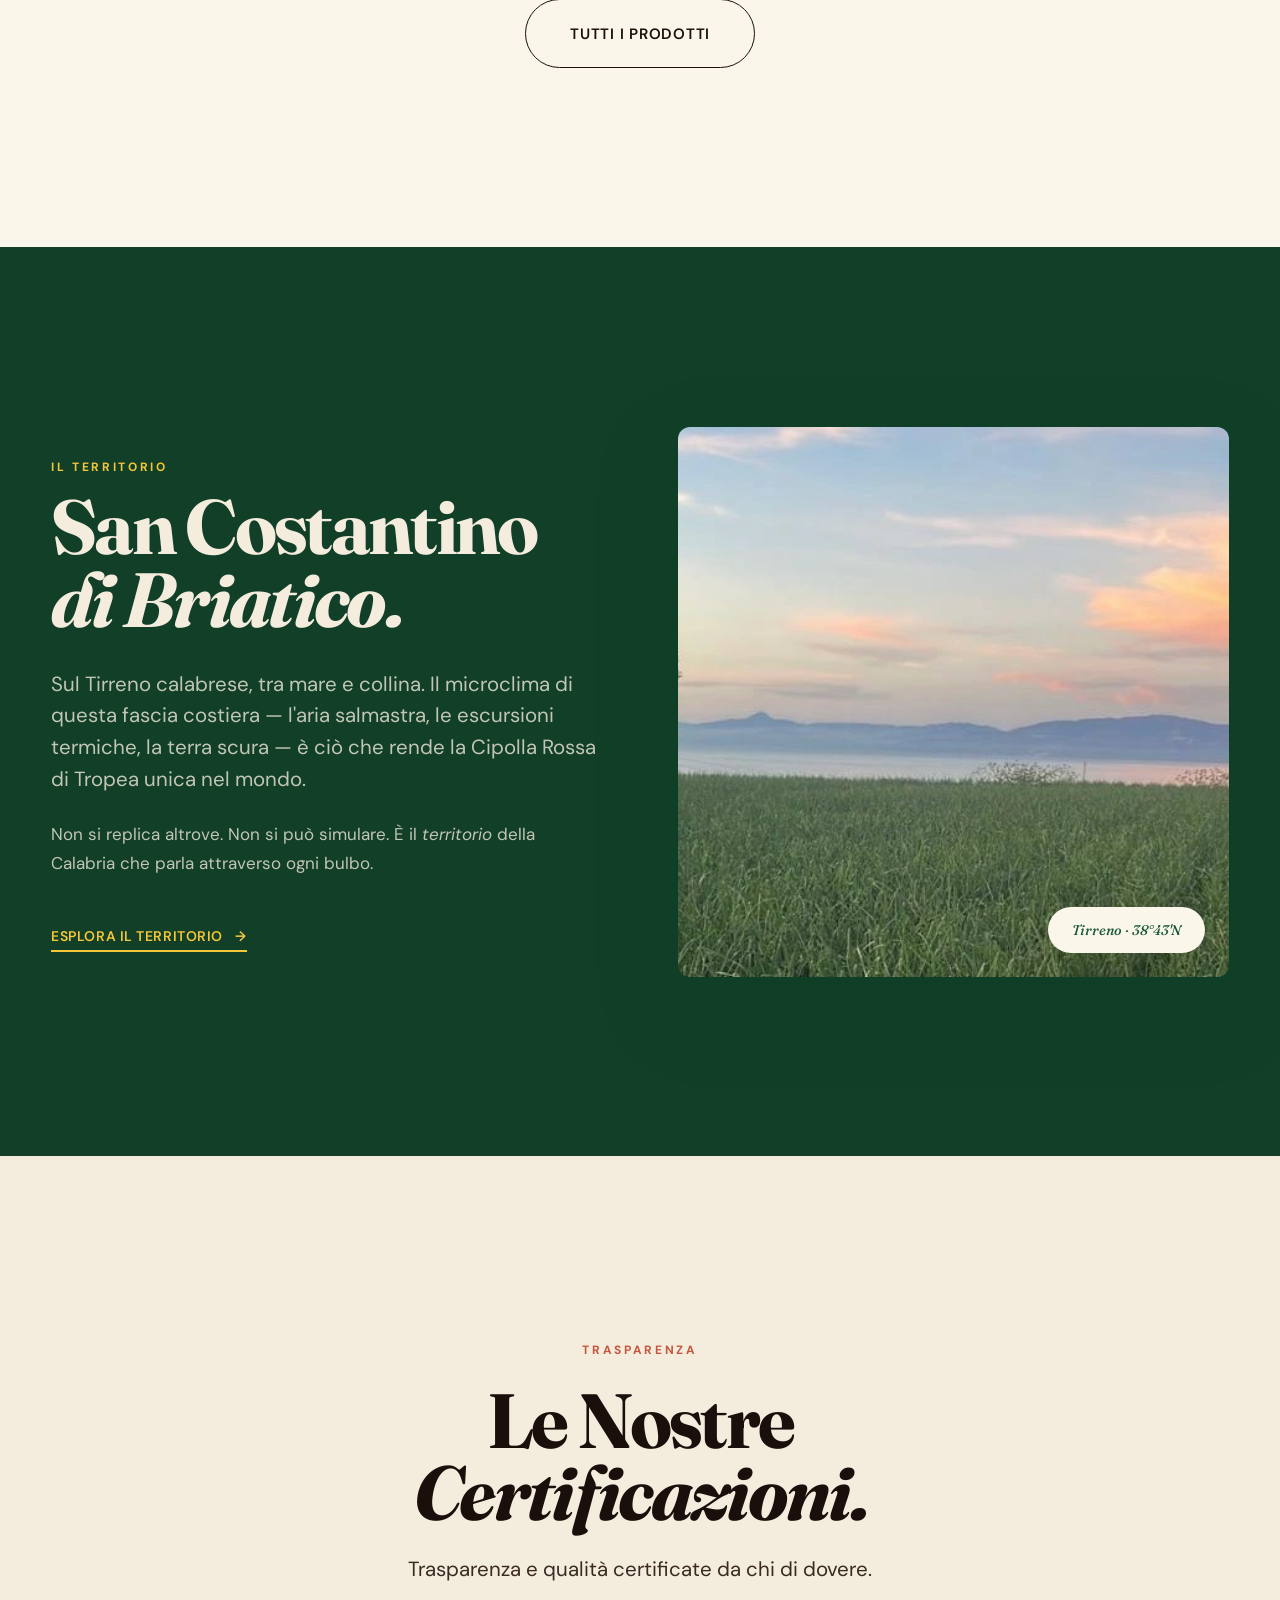
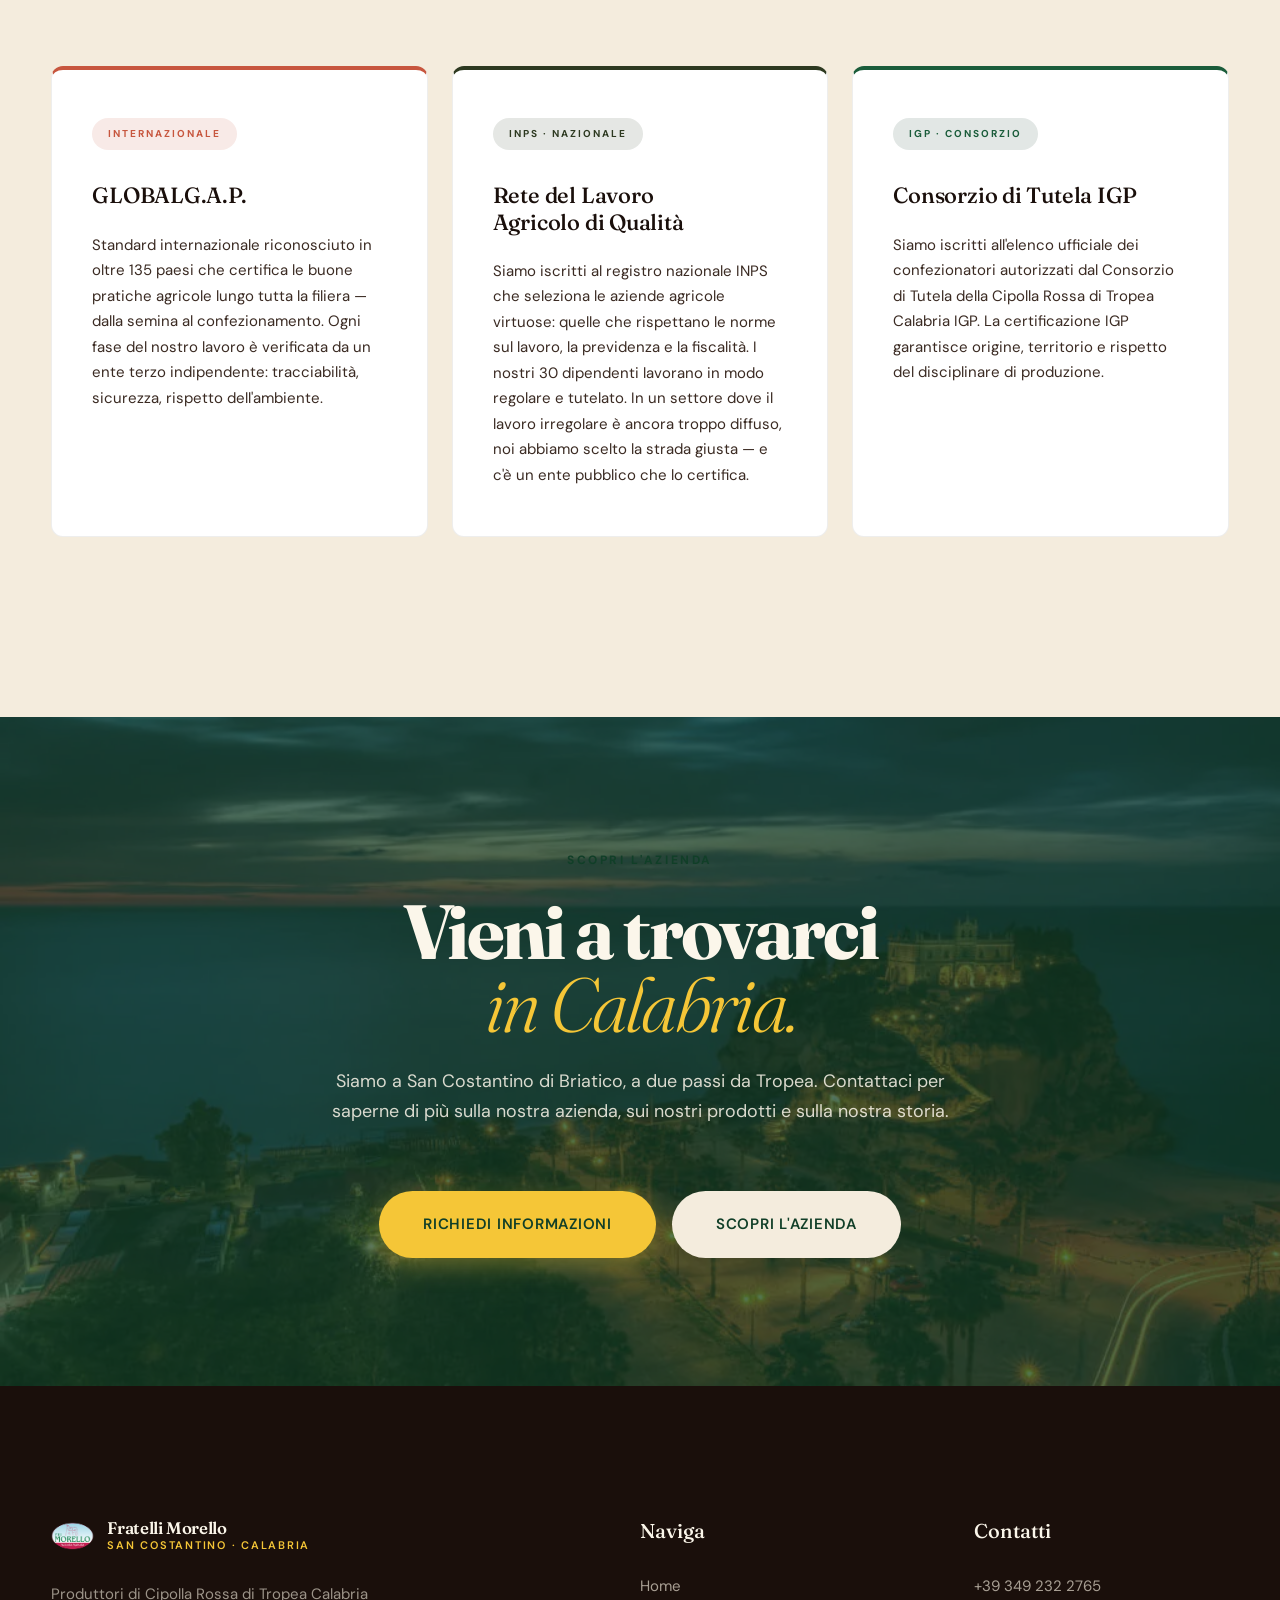
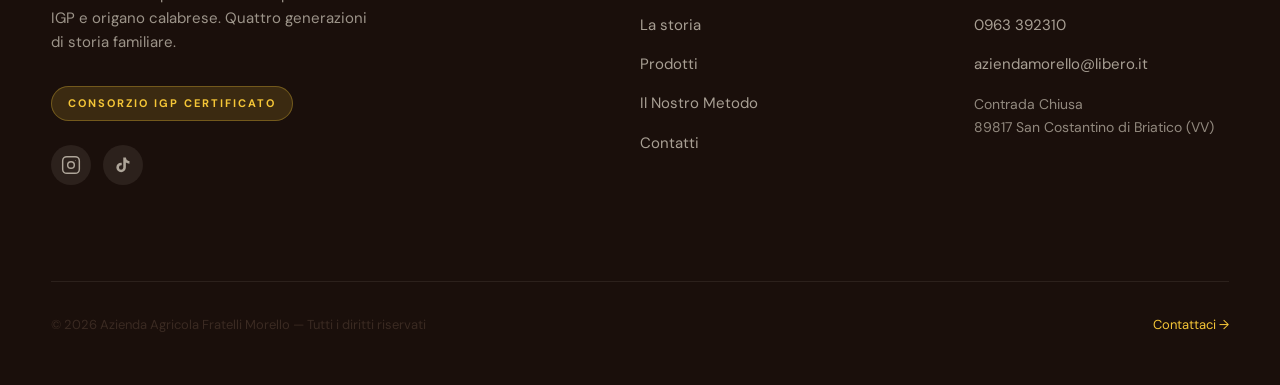
==== commit 7057764b: "Add files via upload" ====
--- a/index.html
+++ b/index.html
@@ -145,7 +145,7 @@
 
       <h1 class="hero__title reveal">
         Coltiviamo la qualità,<br />
-        rispettando la <em>nostra amata terra.</em>
+        rispettando la <em>nostra terra.</em>
       </h1>
 
       <p class="hero__lead reveal">
--- a/css/style.css
+++ b/css/style.css
@@ -724,6 +724,8 @@
   display: flex;
   flex-direction: column;
   justify-content: center;
+  align-items: flex-start;
+  text-align: left;
   position: relative;
   z-index: 2;
 }
@@ -750,6 +752,10 @@
 }
 
 .hero__title {
+  font-family: var(--font-display);
+  font-optical-sizing: none;
+  font-variation-settings: 'opsz' 144;
+  letter-spacing: -0.04em;
   font-size: clamp(2.25rem, 4.5vw, 3.75rem);
   line-height: 1.1;
   text-wrap: balance;
@@ -829,7 +835,6 @@
   background-size: cover;
   background-position: center;
   background-blend-mode: multiply, normal, normal;
-  clip-path: polygon(0 6%, 100% 0, 100% 94%, 0 100%);
 }
 
 .hero__visual::after {
@@ -840,7 +845,6 @@
     rgba(17, 63, 40, 0.3) 0%,
     rgba(17, 63, 40, 0) 60%,
     rgba(199, 86, 62, 0.25) 100%);
-  clip-path: polygon(0 6%, 100% 0, 100% 94%, 0 100%);
   pointer-events: none;
 }
 
@@ -1059,14 +1063,13 @@
 }
 
 .split__media--blob {
-  border-radius: var(--r-blob);
+  border-radius: var(--r-md);
   aspect-ratio: 1 / 1;
   box-shadow: 0 30px 80px rgba(17, 63, 40, 0.25);
-  transition: border-radius 12s var(--ease) infinite;
 }
 
 .split__media--leaf {
-  border-radius: var(--r-leaf);
+  border-radius: var(--r-md);
   aspect-ratio: 4 / 5;
 }
 
@@ -1480,7 +1483,7 @@
 
 .story__media img:nth-child(1) {
   aspect-ratio: 4 / 5;
-  border-radius: 200px 24px 200px 24px;
+  border-radius: var(--r-md);
 }
 
 .story__media img:nth-child(2) {
@@ -2216,6 +2219,29 @@
   .nav { display: flex; }
   .burger { display: none; }
   .drawer { display: none; }
+
+  /* Hero desktop — layout centrato, titolo dominante */
+  .hero--photo .hero__inner {
+    grid-template-columns: 1fr;
+  }
+
+  .hero--photo .hero__content {
+    max-width: 1100px;
+    margin-inline: auto;
+    align-items: center;
+    text-align: center;
+  }
+
+  .hero__title {
+    font-size: clamp(4rem, 7vw, 7rem);
+    line-height: 1.05;
+    max-width: 100%;
+  }
+
+  .hero--photo .hero__lead {
+    max-width: 680px;
+    font-size: clamp(1.1rem, 1.6vw, 1.35rem);
+  }
 }
 
 /* -----------------------------------------------------------
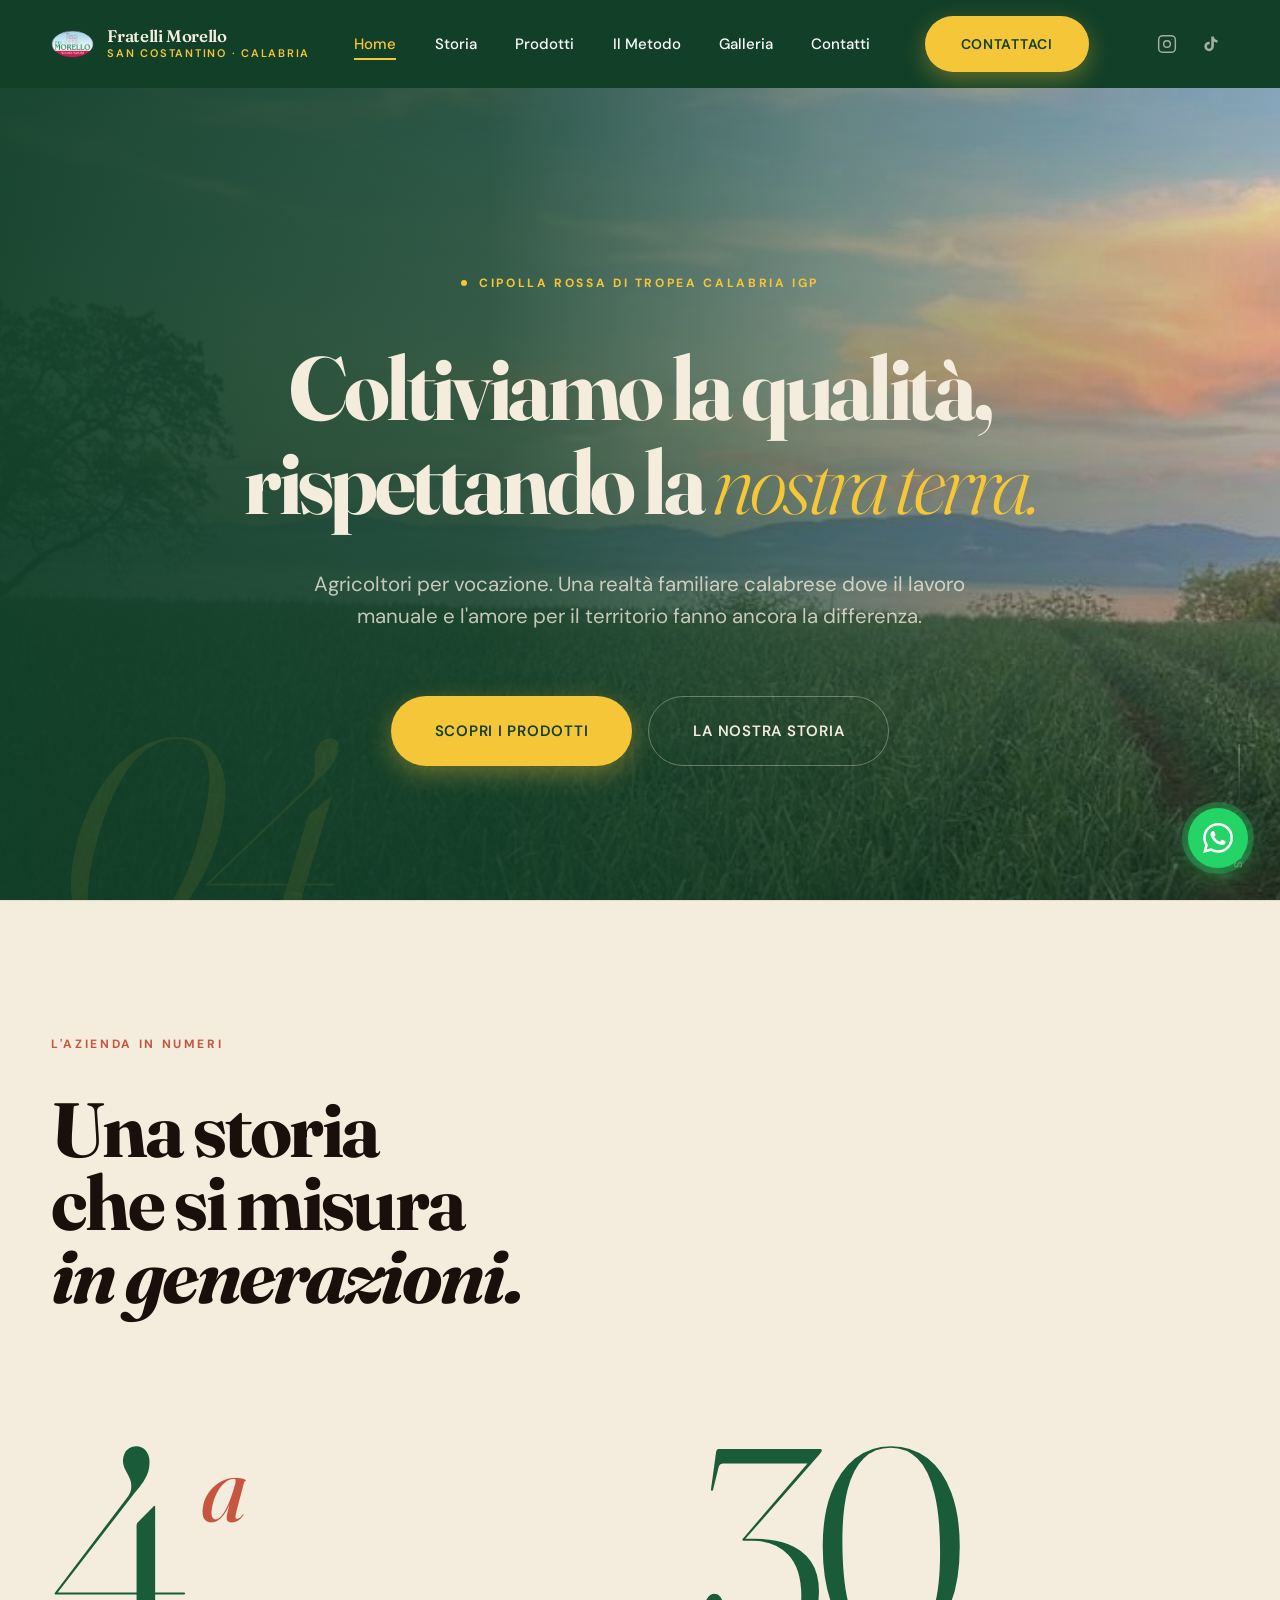
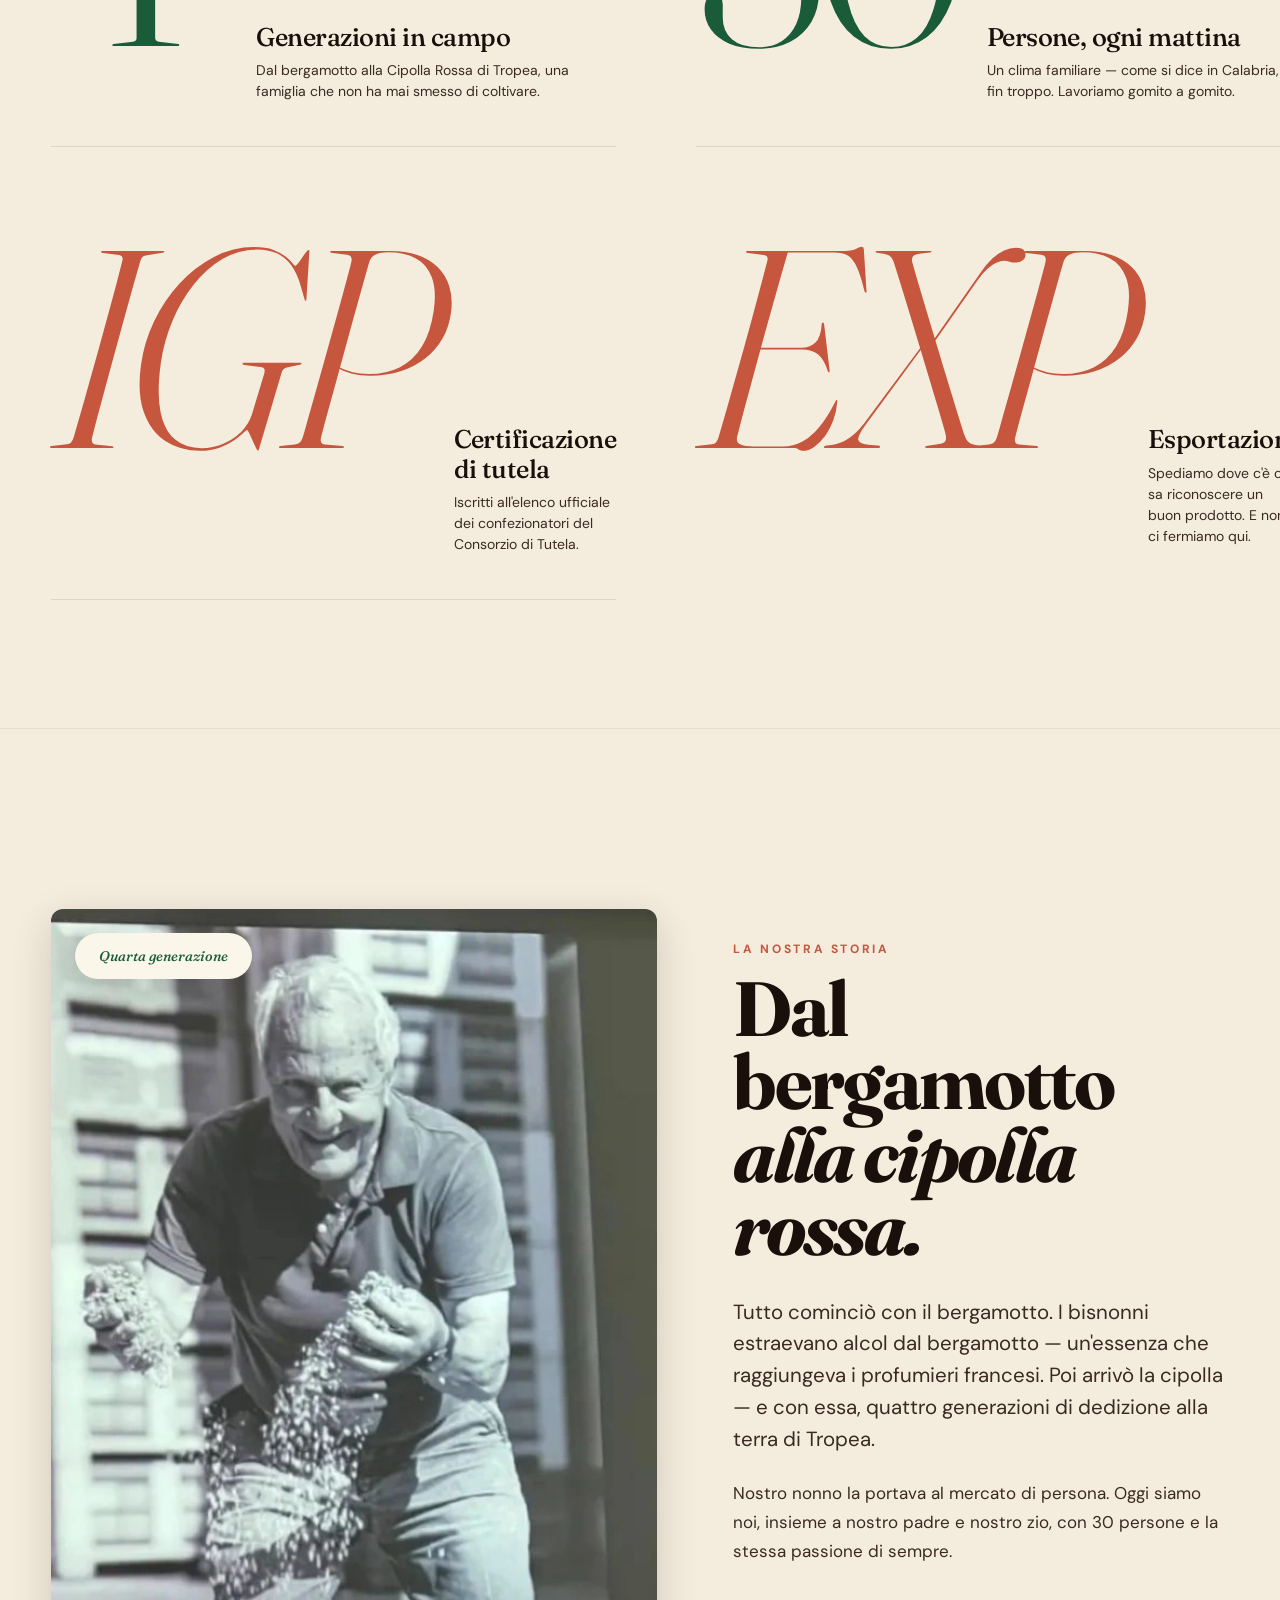
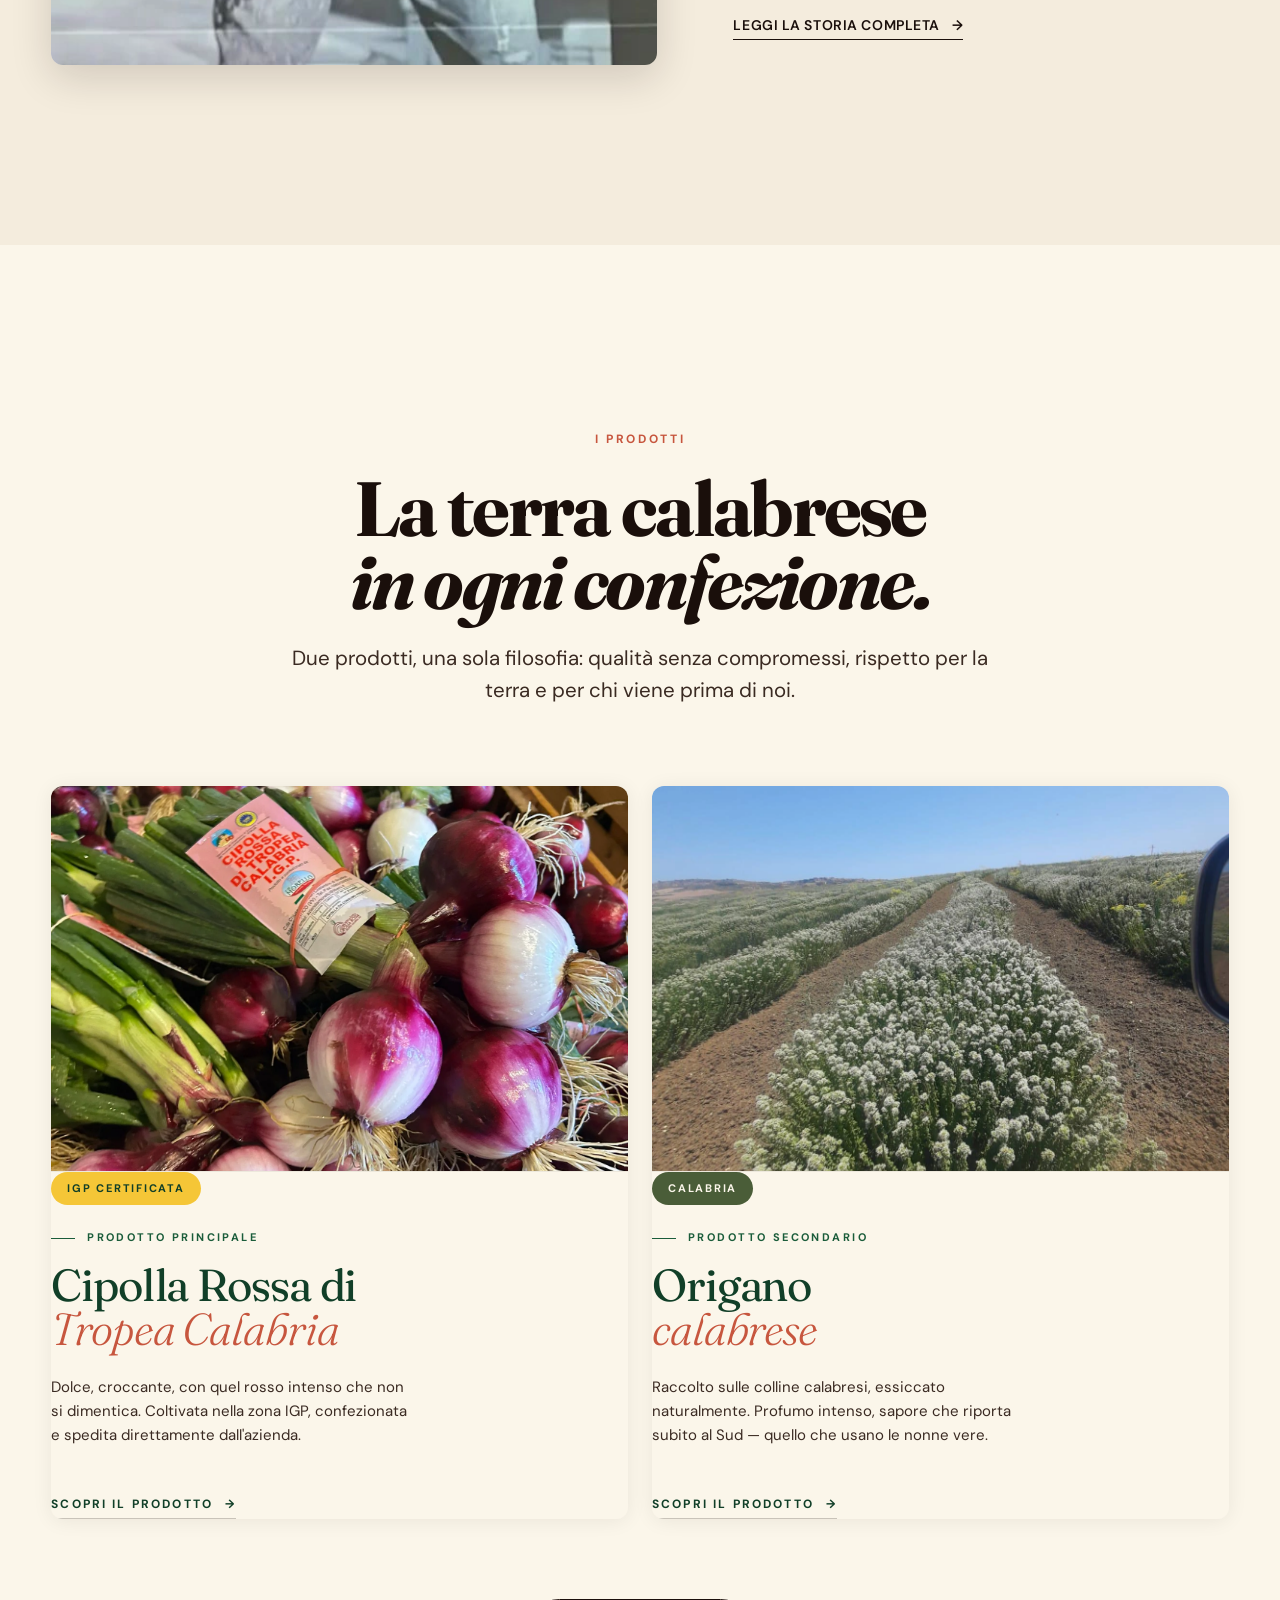
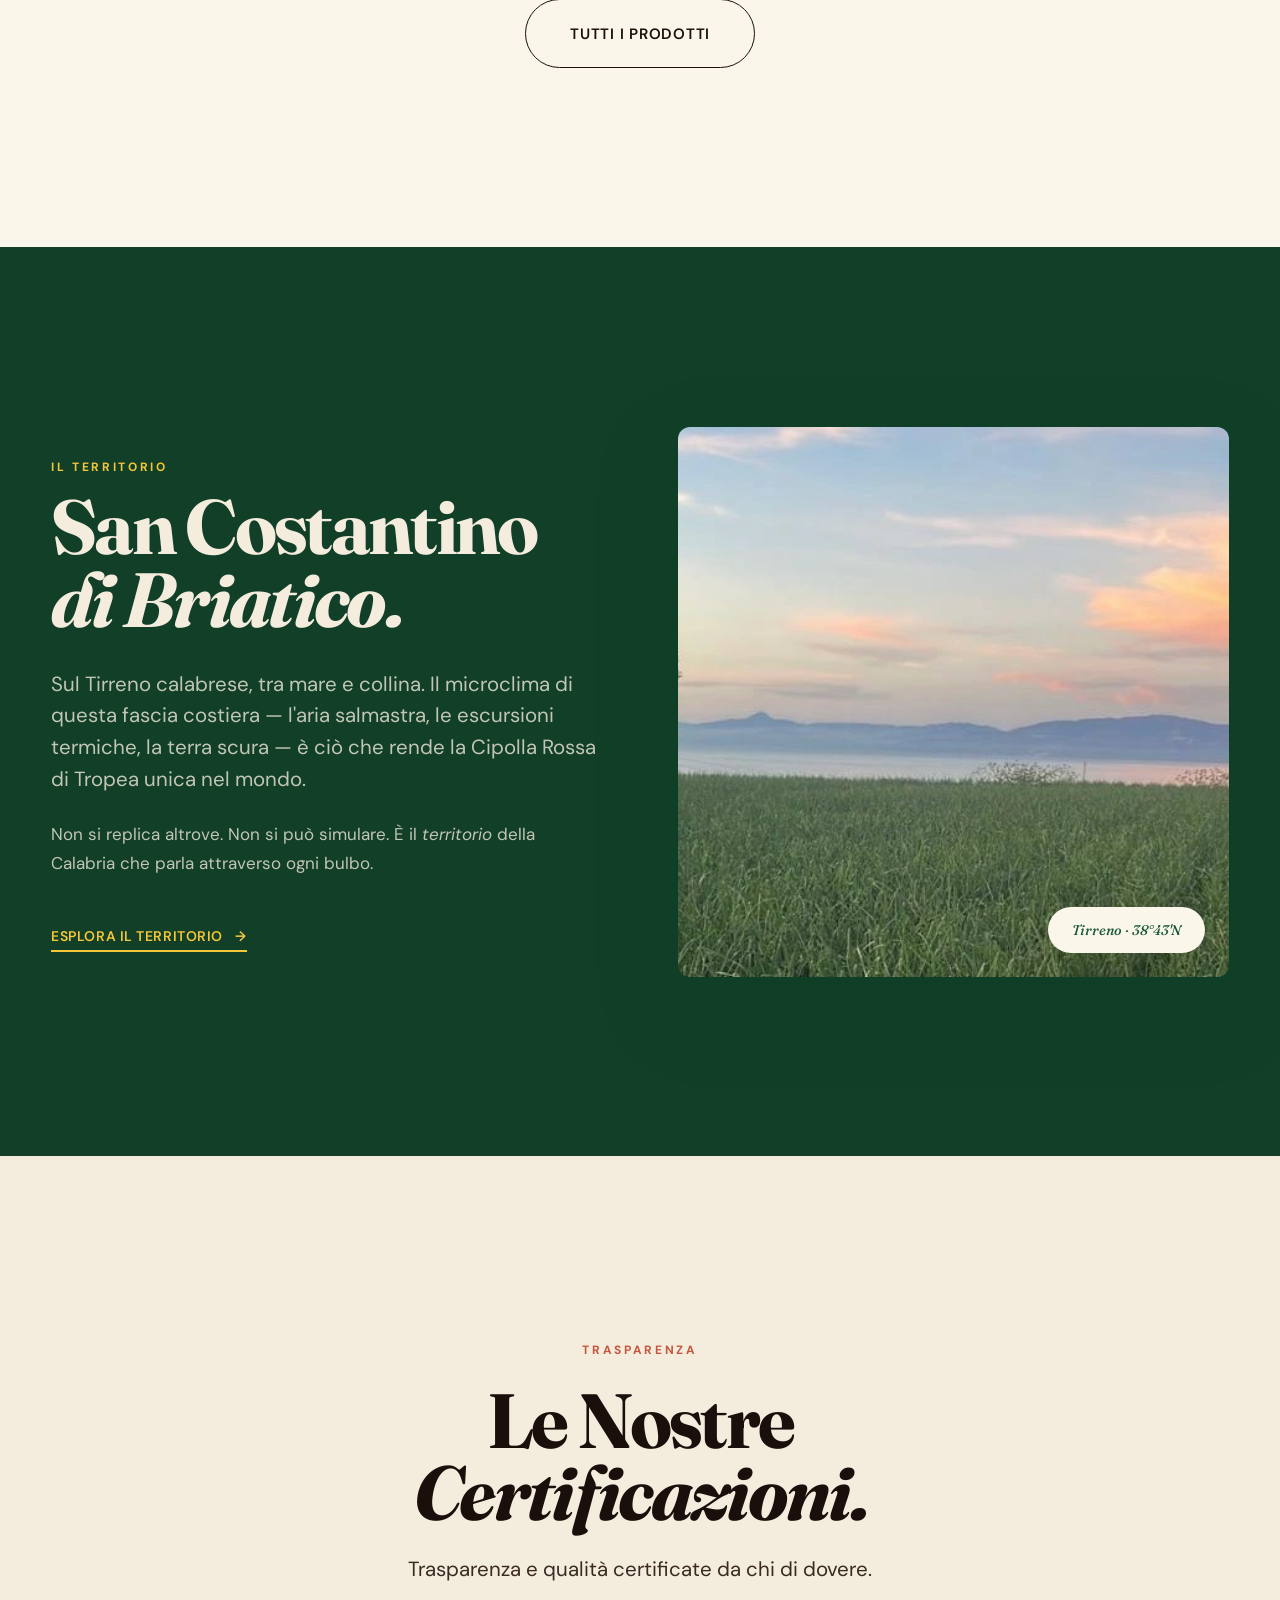
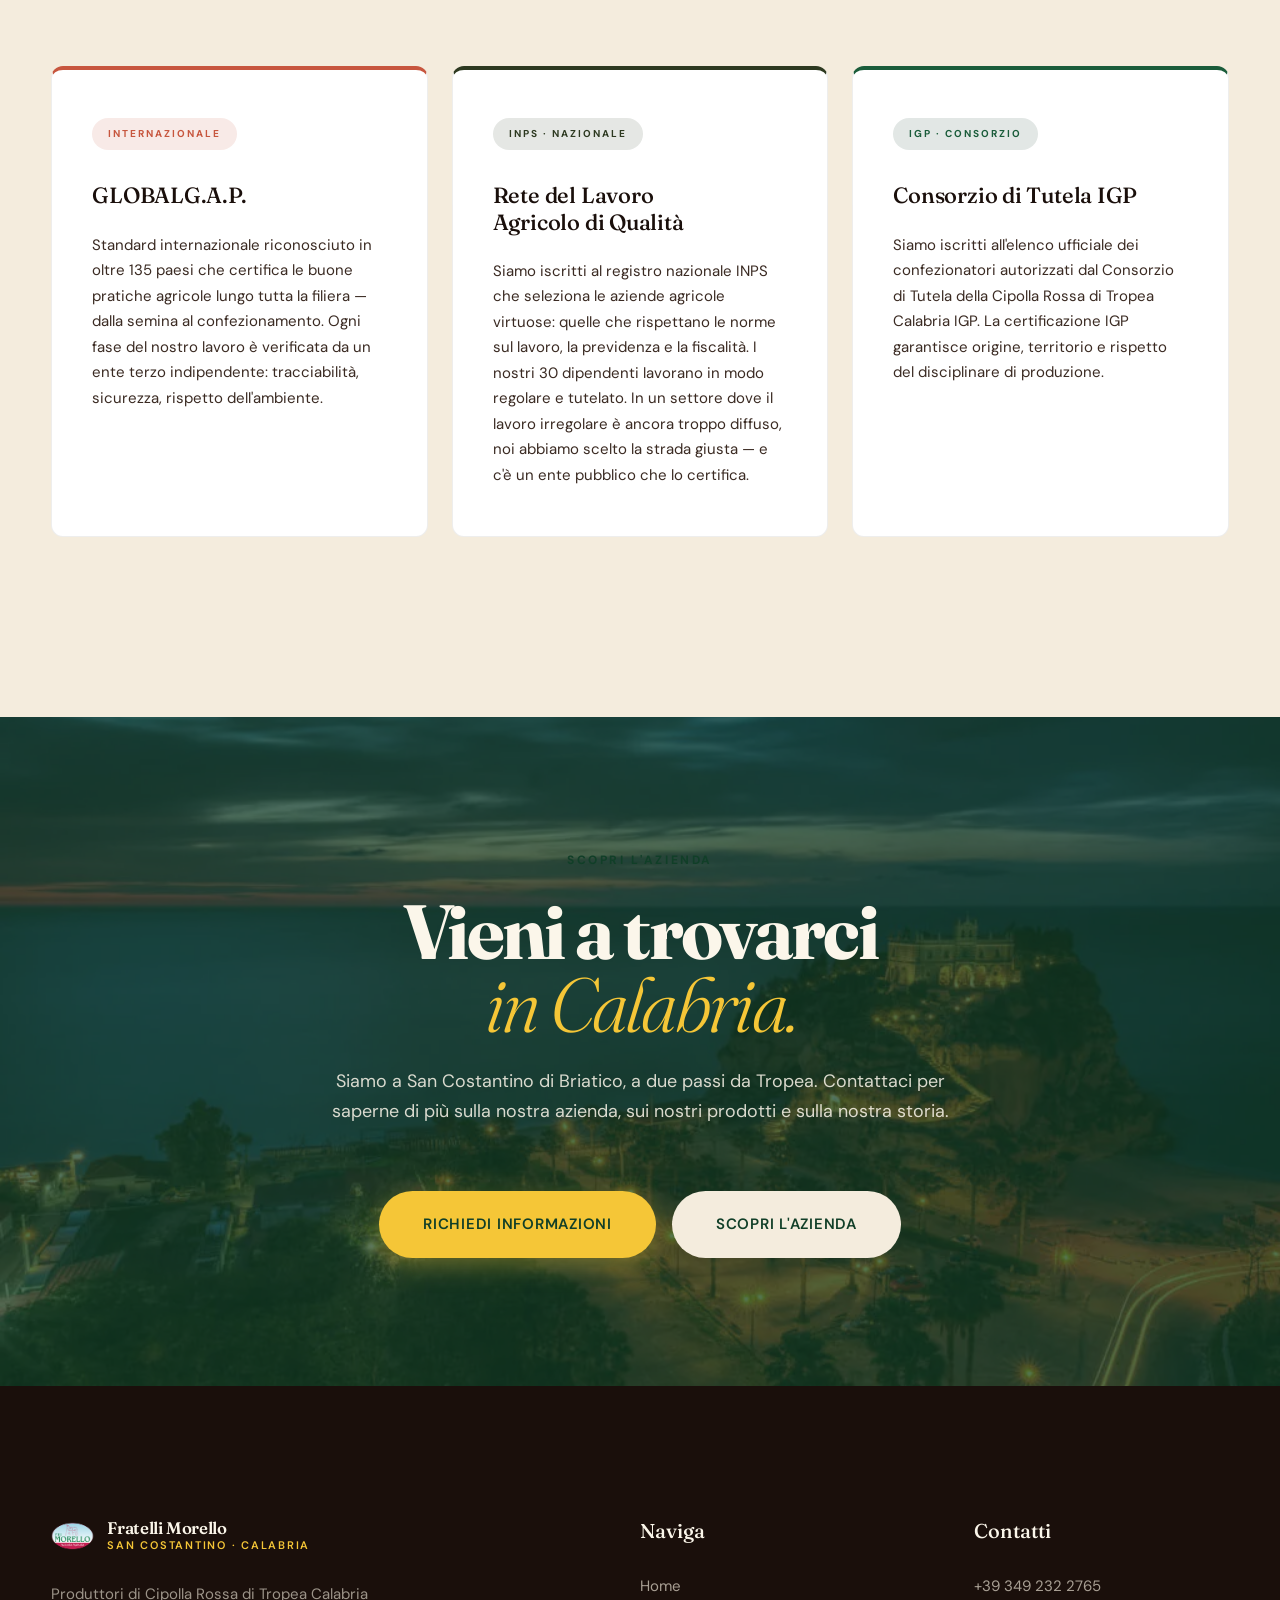
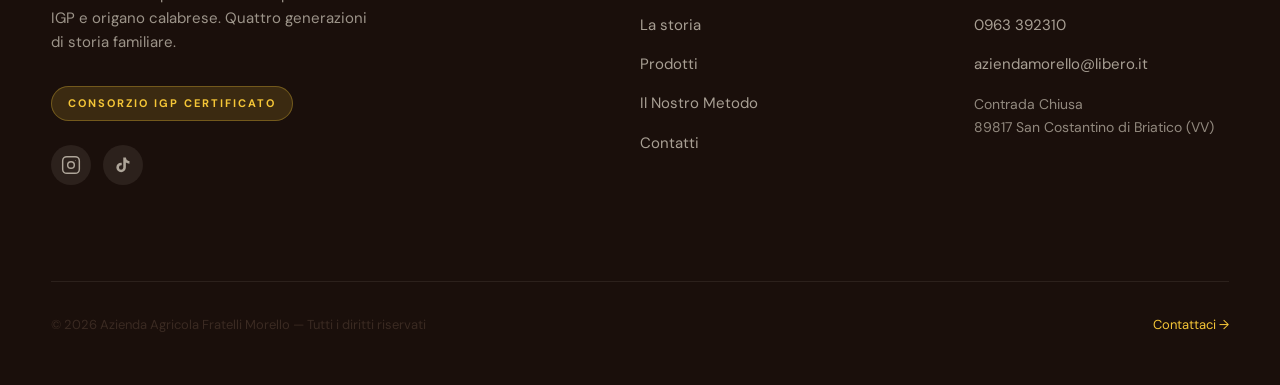
==== commit 5bd255be: "Add files via upload" ====
--- a/index.html
+++ b/index.html
@@ -80,6 +80,7 @@
       <a href="chi-siamo.html" class="nav__link">Storia</a>
       <a href="prodotti.html" class="nav__link">Prodotti</a>
       <a href="metodo.html" class="nav__link">Il Metodo</a>
+      <a href="galleria.html" class="nav__link">Galleria</a>
       <a href="contatti.html" class="nav__link">Contatti</a>
       <a href="contatti.html" class="btn btn--primary nav__cta">Contattaci</a>
     </nav>
@@ -105,6 +106,7 @@
   <a href="chi-siamo.html" class="drawer__link">La Storia</a>
   <a href="prodotti.html" class="drawer__link">Prodotti</a>
   <a href="metodo.html" class="drawer__link">Il Nostro Metodo</a>
+  <a href="galleria.html" class="drawer__link">Galleria</a>
   <a href="contatti.html" class="drawer__link">Contatti</a>
   <a href="contatti.html" class="btn btn--primary btn--lg drawer__cta">
     Contattaci
--- a/css/style.css
+++ b/css/style.css
@@ -2525,3 +2525,332 @@
   outline: 3px solid var(--oro);
   outline-offset: 2px;
 }
+
+/* -----------------------------------------------------------
+   30. GALLERY — griglia + filtri + lightbox
+   ----------------------------------------------------------- */
+
+/* ---- Filtri categoria ---- */
+.gallery-filters {
+  display: flex;
+  flex-wrap: wrap;
+  gap: var(--s-3);
+  justify-content: center;
+  margin-bottom: var(--s-10);
+}
+
+.gallery-filter {
+  font-family: var(--font-body);
+  font-size: 0.75rem;
+  font-weight: 700;
+  letter-spacing: 0.18em;
+  text-transform: uppercase;
+  padding: var(--s-2) var(--s-5);
+  border-radius: 999px;
+  border: 1.5px solid rgba(26, 15, 11, 0.18);
+  background: transparent;
+  color: var(--grafite);
+  cursor: pointer;
+  transition:
+    background var(--t-fast) var(--ease),
+    border-color var(--t-fast) var(--ease),
+    color var(--t-fast) var(--ease),
+    transform var(--t-fast) var(--ease);
+}
+
+.gallery-filter:hover {
+  border-color: var(--cipolla);
+  color: var(--cipolla);
+  transform: translateY(-2px);
+}
+
+.gallery-filter.is-active {
+  background: var(--cipolla-deep);
+  border-color: var(--cipolla-deep);
+  color: var(--crema);
+}
+
+/* ---- Griglia immagini ---- */
+.gallery-grid {
+  display: grid;
+  grid-template-columns: 1fr;              /* mobile: 1 colonna */
+  gap: var(--s-4);
+  transition: opacity 0.2s var(--ease), transform 0.2s var(--ease);
+}
+
+@media (min-width: 480px) {
+  .gallery-grid {
+    grid-template-columns: 1fr 1fr;        /* tablet piccolo: 2 colonne */
+  }
+}
+
+@media (min-width: 900px) {
+  .gallery-grid {
+    grid-template-columns: repeat(3, 1fr); /* desktop: 3 colonne */
+    gap: var(--s-5);
+  }
+}
+
+/* ---- Card singola ---- */
+.gallery-item {
+  display: block;
+  width: 100%;
+  background: none;
+  border: none;
+  padding: 0;
+  cursor: pointer;
+  border-radius: var(--r-md);
+  overflow: hidden;
+}
+
+.gallery-item__inner {
+  position: relative;
+  width: 100%;
+  aspect-ratio: 4 / 3;
+  border-radius: var(--r-md);
+  overflow: hidden;
+  background: var(--crema-deep);
+  box-shadow: var(--shadow-sm);
+  transition: box-shadow var(--t-med) var(--ease), transform var(--t-med) var(--ease);
+}
+
+.gallery-item:hover .gallery-item__inner,
+.gallery-item:focus-visible .gallery-item__inner {
+  box-shadow: var(--shadow-md);
+  transform: translateY(-4px);
+}
+
+.gallery-item__inner img {
+  width: 100%;
+  height: 100%;
+  object-fit: cover;
+  object-position: center;
+  display: block;
+  transition: transform var(--t-slow) var(--ease);
+}
+
+.gallery-item:hover .gallery-item__inner img,
+.gallery-item:focus-visible .gallery-item__inner img {
+  transform: scale(1.07);
+}
+
+/* Overlay al hover */
+.gallery-item__overlay {
+  position: absolute;
+  inset: 0;
+  background: rgba(17, 63, 40, 0);
+  display: flex;
+  align-items: center;
+  justify-content: center;
+  transition: background var(--t-med) var(--ease);
+}
+
+.gallery-item:hover .gallery-item__overlay,
+.gallery-item:focus-visible .gallery-item__overlay {
+  background: rgba(17, 63, 40, 0.45);
+}
+
+.gallery-item__icon {
+  width: 36px;
+  height: 36px;
+  color: var(--crema);
+  opacity: 0;
+  transform: scale(0.7);
+  transition:
+    opacity var(--t-med) var(--ease),
+    transform var(--t-med) var(--ease);
+}
+
+.gallery-item:hover .gallery-item__icon,
+.gallery-item:focus-visible .gallery-item__icon {
+  opacity: 1;
+  transform: scale(1);
+}
+
+/* Focus visible accessibile */
+.gallery-item:focus-visible {
+  outline: 3px solid var(--oro);
+  outline-offset: 3px;
+}
+
+/* ---- Lightbox overlay ---- */
+.lightbox {
+  position: fixed;
+  inset: 0;
+  z-index: 8000;
+  background: rgba(26, 15, 11, 0.97);
+  display: flex;
+  flex-direction: column;
+  align-items: center;
+  justify-content: center;
+  opacity: 0;
+  pointer-events: none;
+  transition: opacity var(--t-med) var(--ease);
+}
+
+.lightbox.is-open {
+  opacity: 1;
+  pointer-events: auto;
+}
+
+.lightbox.is-closing {
+  opacity: 0;
+  pointer-events: none;
+}
+
+/* Stage immagine */
+.lightbox__stage {
+  position: relative;
+  width: 100%;
+  max-width: min(90vw, 1100px);
+  max-height: 75vh;
+  display: flex;
+  align-items: center;
+  justify-content: center;
+}
+
+.lightbox__img {
+  display: block;
+  max-width: 100%;
+  max-height: 75vh;
+  width: auto;
+  height: auto;
+  object-fit: contain;
+  border-radius: var(--r-sm);
+  box-shadow: var(--shadow-lg);
+  opacity: 1;
+  transform: scale(1);
+  transition:
+    opacity 0.3s var(--ease),
+    transform 0.3s var(--ease);
+}
+
+/* Didascalia */
+.lightbox__caption {
+  margin-top: var(--s-6);
+  text-align: center;
+  color: var(--crema);
+  max-width: min(80vw, 640px);
+  padding: 0 var(--s-5);
+}
+
+.lightbox__cat {
+  display: inline-block;
+  font-size: 0.6875rem;
+  font-weight: 700;
+  letter-spacing: 0.2em;
+  text-transform: uppercase;
+  color: var(--oro);
+  margin-bottom: var(--s-2);
+}
+
+.lightbox__caption-text {
+  font-size: clamp(0.9375rem, 1.4vw, 1.0625rem);
+  line-height: 1.6;
+  color: rgba(244, 236, 221, 0.8);
+  margin-bottom: var(--s-3);
+}
+
+.lightbox__counter {
+  font-size: 0.75rem;
+  font-weight: 700;
+  letter-spacing: 0.14em;
+  color: rgba(244, 236, 221, 0.4);
+}
+
+/* Pulsante chiudi */
+.lightbox__close {
+  position: fixed;
+  top: var(--s-5);
+  right: var(--s-5);
+  width: 48px;
+  height: 48px;
+  border-radius: 50%;
+  background: rgba(244, 236, 221, 0.1);
+  border: 1.5px solid rgba(244, 236, 221, 0.2);
+  color: var(--crema);
+  font-size: 1.5rem;
+  line-height: 1;
+  display: flex;
+  align-items: center;
+  justify-content: center;
+  cursor: pointer;
+  transition:
+    background var(--t-fast) var(--ease),
+    border-color var(--t-fast) var(--ease),
+    transform var(--t-fast) var(--ease);
+  z-index: 8010;
+}
+
+.lightbox__close:hover {
+  background: rgba(244, 236, 221, 0.2);
+  border-color: var(--oro);
+  transform: rotate(90deg);
+}
+
+.lightbox__close:focus-visible {
+  outline: 2px solid var(--oro);
+  outline-offset: 3px;
+}
+
+/* Frecce navigazione */
+.lightbox__nav {
+  position: fixed;
+  top: 50%;
+  transform: translateY(-50%);
+  width: 52px;
+  height: 52px;
+  border-radius: 50%;
+  background: rgba(244, 236, 221, 0.08);
+  border: 1.5px solid rgba(244, 236, 221, 0.15);
+  color: var(--crema);
+  font-size: 1.75rem;
+  display: flex;
+  align-items: center;
+  justify-content: center;
+  cursor: pointer;
+  transition:
+    background var(--t-fast) var(--ease),
+    border-color var(--t-fast) var(--ease),
+    transform var(--t-fast) var(--ease),
+    opacity var(--t-fast) var(--ease);
+  z-index: 8010;
+}
+
+.lightbox__nav--prev { left:  var(--s-4); }
+.lightbox__nav--next { right: var(--s-4); }
+
+.lightbox__nav:hover:not(:disabled) {
+  background: rgba(244, 236, 221, 0.18);
+  border-color: var(--oro);
+}
+
+.lightbox__nav--prev:hover:not(:disabled) { transform: translateY(-50%) translateX(-3px); }
+.lightbox__nav--next:hover:not(:disabled) { transform: translateY(-50%) translateX(+3px); }
+
+.lightbox__nav:focus-visible {
+  outline: 2px solid var(--oro);
+  outline-offset: 3px;
+}
+
+.lightbox__nav:disabled {
+  opacity: 0.2;
+  cursor: default;
+}
+
+/* Blocca scroll body quando lightbox aperto */
+body.lightbox-open {
+  overflow: hidden;
+}
+
+/* ---- Accessibilità: reduced motion ---- */
+@media (prefers-reduced-motion: reduce) {
+  .gallery-item__inner,
+  .gallery-item__inner img,
+  .gallery-item__overlay,
+  .gallery-item__icon,
+  .lightbox,
+  .lightbox__img {
+    transition-duration: 0.01ms !important;
+  }
+}
